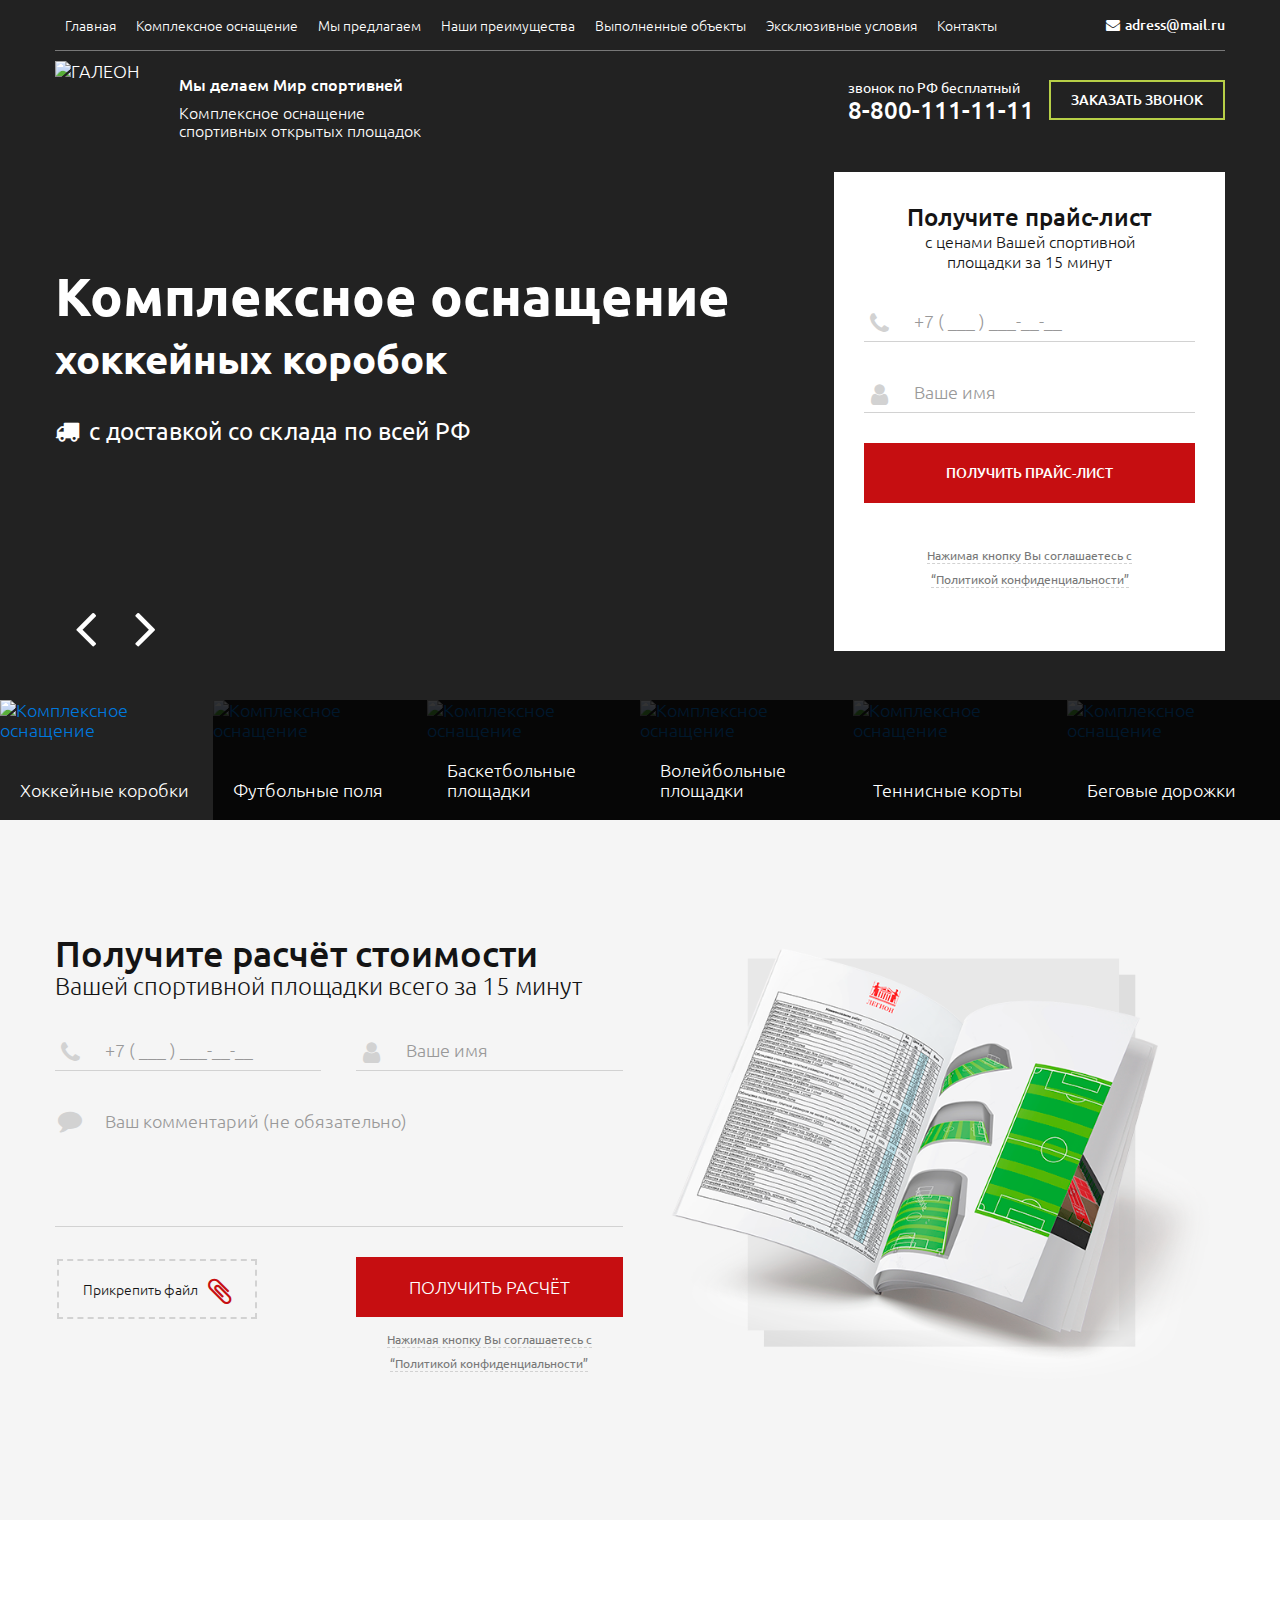
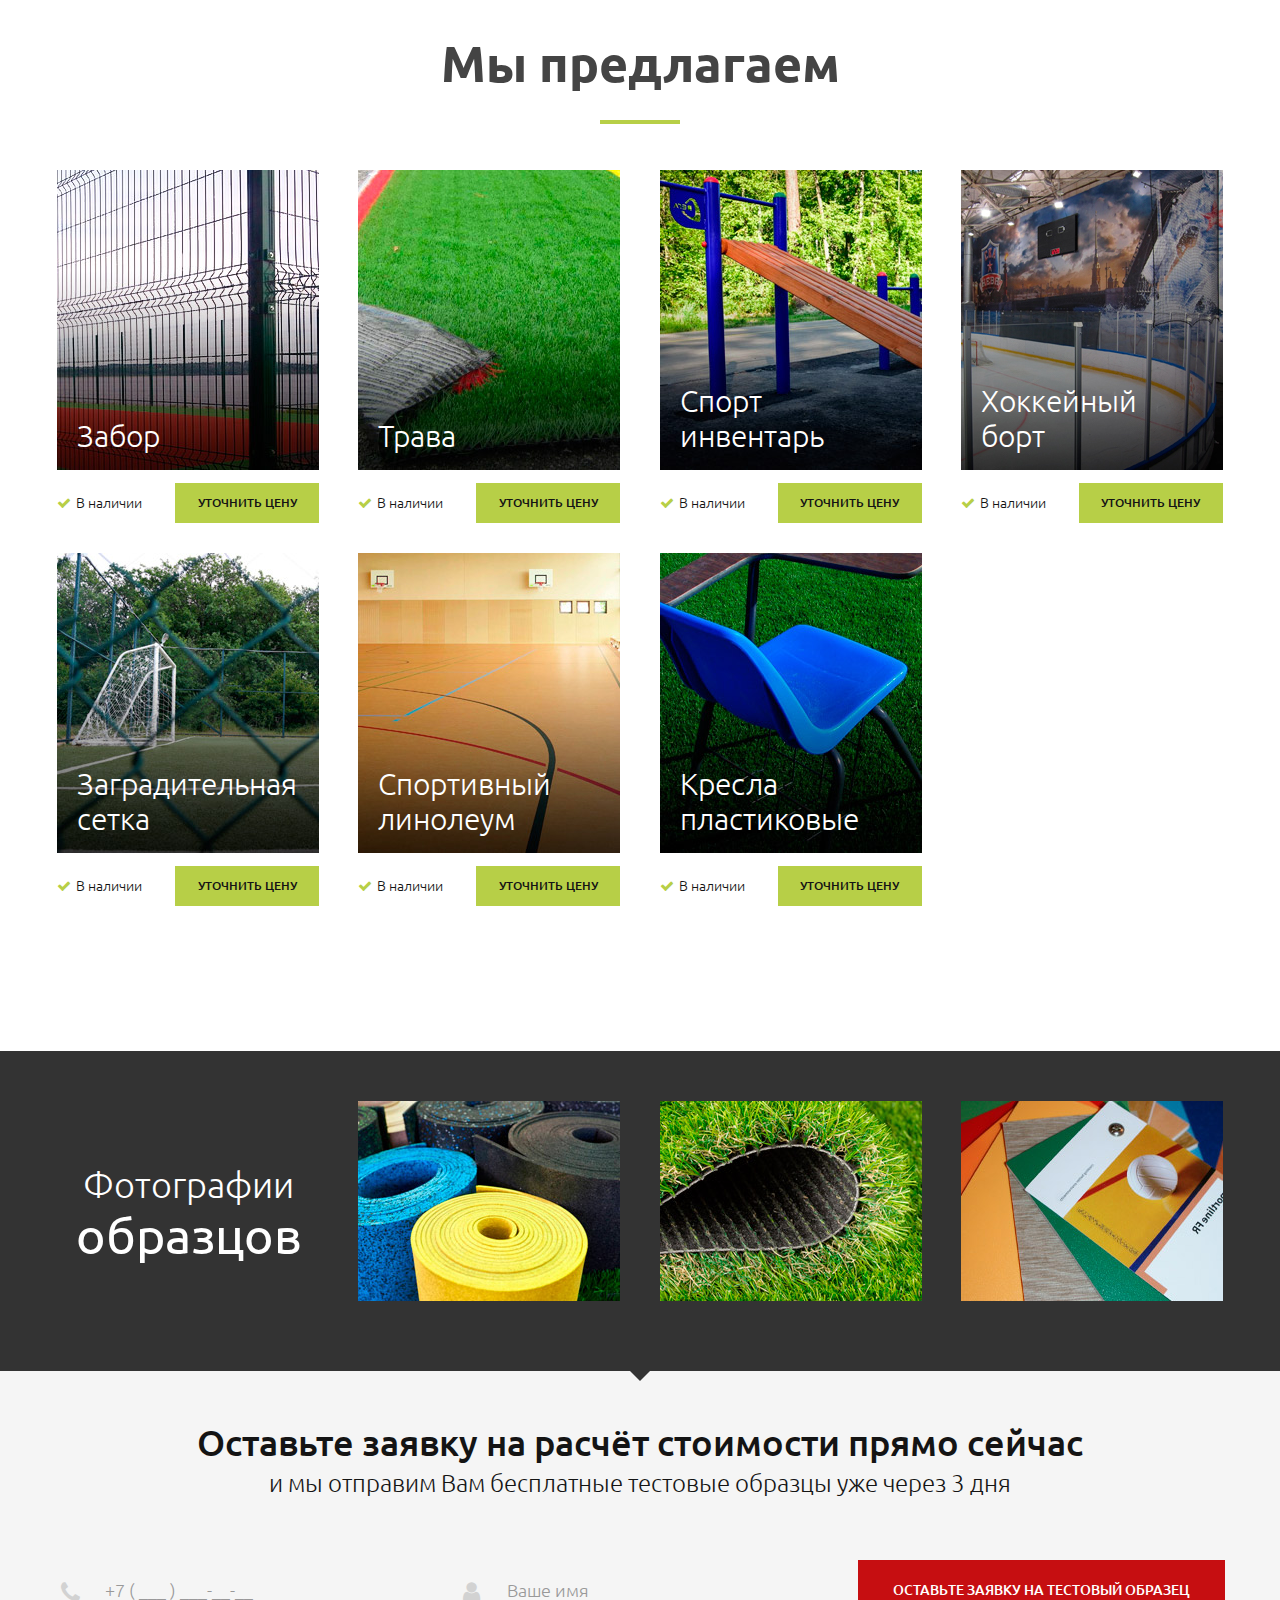
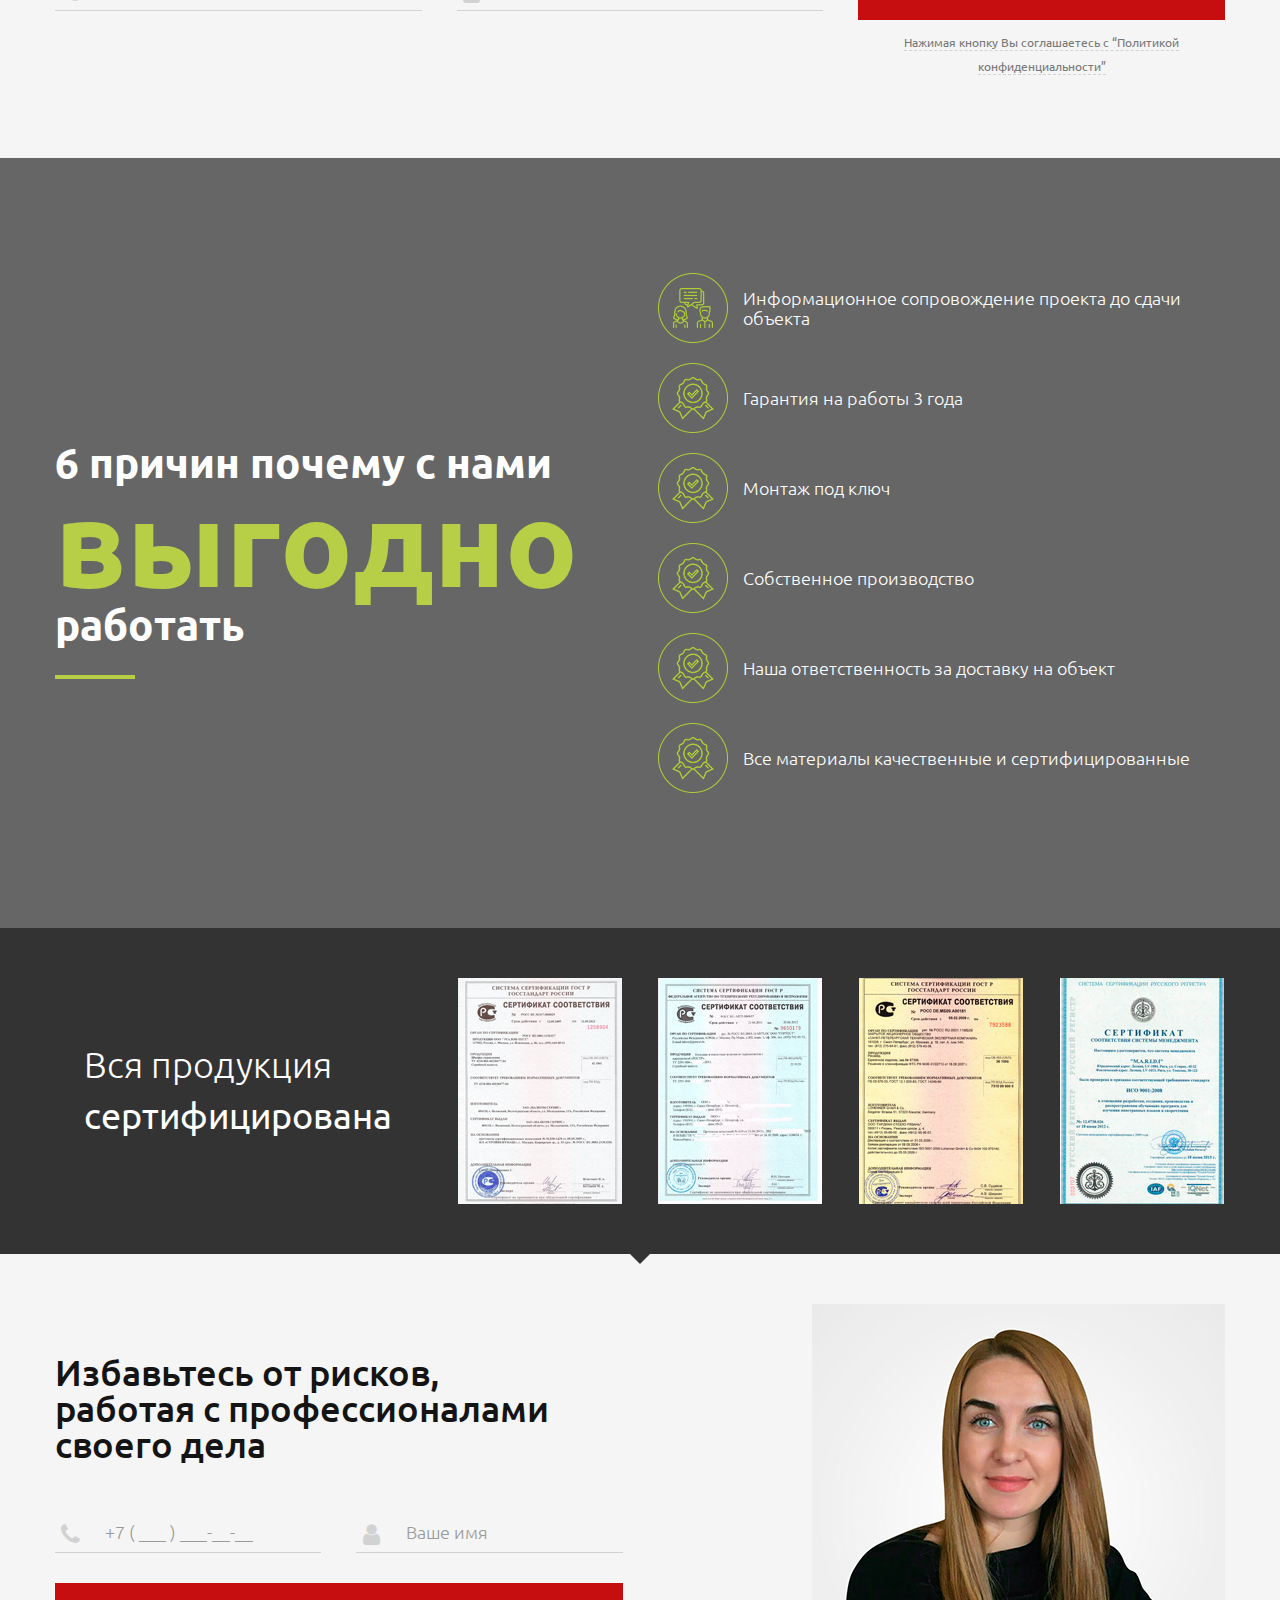
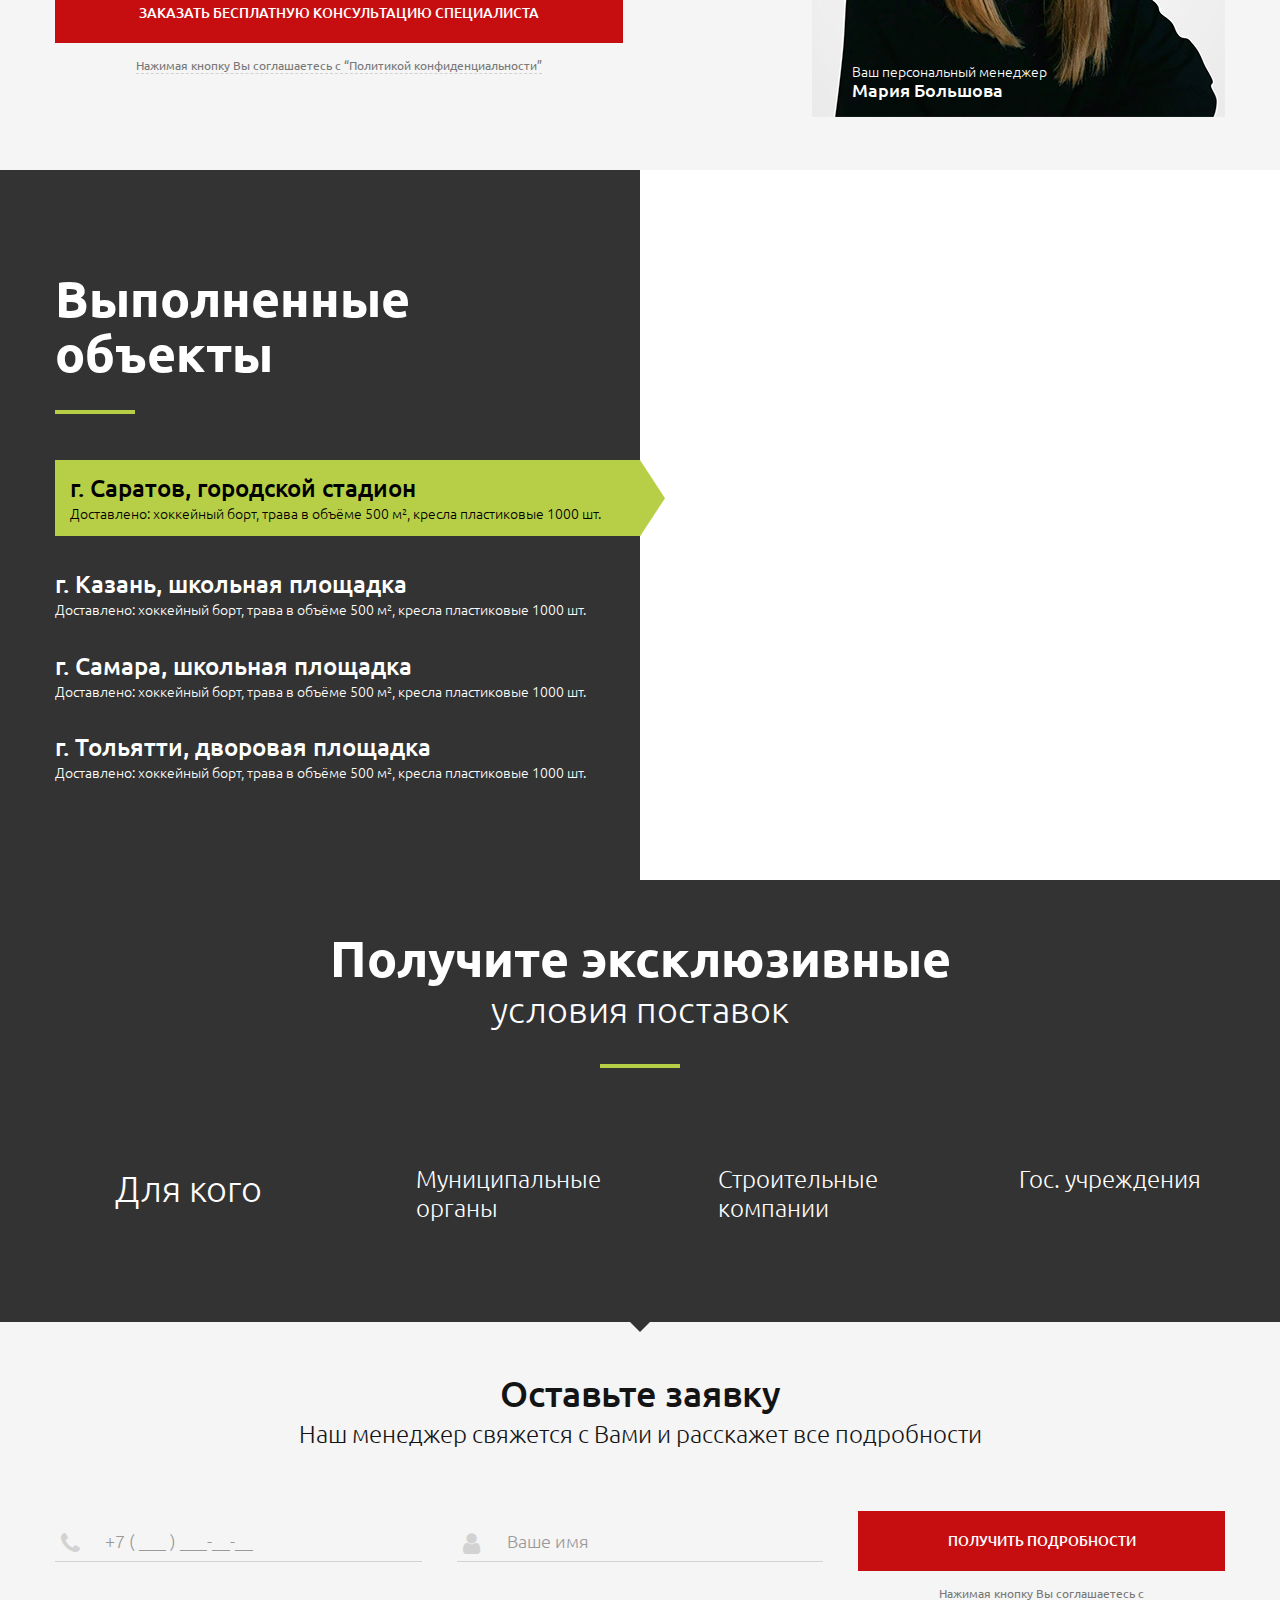
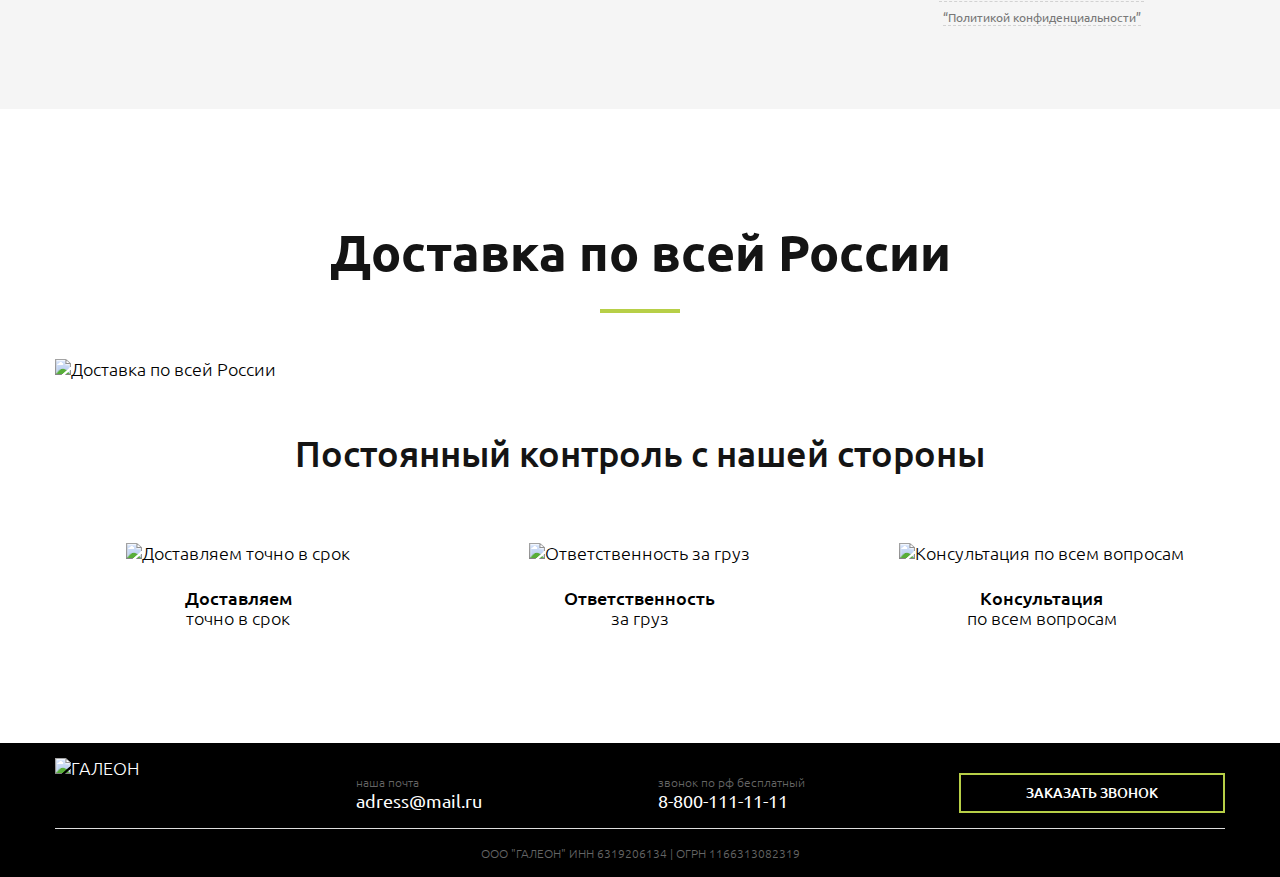
==== artel/index.html @ eae106e6 "artel add" ====
<!DOCTYPE html>
<html lang="ru">
  <head>
    <title>ГАЛЕОН</title>
    <meta charset="utf-8"/>
    <meta content="Chernyh Mihail" name="author"/>
    <meta content="ГАЛЕОН" name="description"/>
    <meta name="viewport" content="width=device-width, initial-scale=1.0"/>
    <meta name="HandheldFriendly" content="true"/>
    <meta name="format-detection" content="telephone=no"/>
    <meta content="IE=edge" http-equiv="X-UA-Compatible"/>
    <link rel="shortcut icon" href="img/favicon/favicon.ico" type="image/x-icon"/>
    <link rel="stylesheet" href="css/libs.min.css"/>
    <link rel="stylesheet" href="css/app.css"/>
  </head>
  <body>
    <header class="header" id="top">
      <div class="header__top" data-uk-sticky="{top:-800}">
        <div class="uk-container uk-container-center">
          <div class="header__top-box">
            <div class="menu">
              <nav class="uk-navbar">
                <ul class="uk-navbar-nav">
                  <li><a href="#top" data-uk-smooth-scroll="{offset: 60}">Главная</a></li>
                  <li><a href="#hero" data-uk-smooth-scroll="{offset: 60}">Комплексное оснащение</a></li>
                  <li><a href="#catalog" data-uk-smooth-scroll="{offset: 60}">Мы предлагаем</a></li>
                  <li><a href="#plus" data-uk-smooth-scroll="{offset: 60}">Наши преимущества</a></li>
                  <li><a href="#project" data-uk-smooth-scroll="{offset: 60}">Выполненные объекты</a></li>
                  <li><a href="#exclusive" data-uk-smooth-scroll="{offset: 60}">Эксклюзивные условия</a></li>
                  <li><a href="#contacts" data-uk-smooth-scroll="{offset: 60}">Контакты</a></li>
                </ul>
              </nav>
            </div><a class="uk-navbar-toggle uk-hidden-large" href="#offcanvas" data-uk-offcanvas=""></a>
            <div class="mail"><a href="mailto:adress@mail.ru"><i class="uk-icon uk-icon-envelope"></i>adress@mail.ru</a></div>
            <div class="callback"><a class="btn btn-border btn-green" href="#callback" data-uk-modal="{center:true}"><i class="uk-icon uk-icon-phone"></i><span>Заказать звонок</span></a></div>
          </div>
        </div>
      </div>
      <div class="header__bottom">
        <div class="uk-container uk-container-center">
          <div class="header__bottom-box">
            <div class="logo"><a class="logo__link" href="/"><img src="/img/logo.png" alt="ГАЛЕОН">
                <div class="logo__slogan"><strong>Мы делаем Мир спортивней</strong><span>Комплексное оснащение <br> спортивных открытых площадок</span></div></a></div>
            <div class="contacts">
              <div class="phone"><span class="phone__title">звонок по РФ бесплатный</span><a class="phone__link" href="tel:8-800-111-11-11">8-800-111-11-11</a></div>
              <div class="callback"><a class="btn btn-border btn-green" href="#callback" data-uk-modal="{center:true}"><i class="uk-icon uk-icon-phone"></i><span>Заказать звонок</span></a></div>
            </div>
          </div>
        </div>
      </div>
    </header>
    <section class="hero" id="hero">
      <div data-uk-slideshow="{animation: 'scroll'}">
        <ul class="uk-slideshow uk-overlay-active">
          <li><img src="/img/slideshow/1.jpg" alt="Комплексное оснащение">
            <div class="uk-overlay-panel uk-overlay-fade">
              <div class="hero__content">
                <h3 class="hero__title">Комплексное оснащение<small>хоккейных коробок</small></h3>
                <div class="hero__delivery"><i class="uk-icon uk-icon-truck"></i>с доставкой со склада по всей РФ</div>
              </div>
            </div>
          </li>
          <li><img src="/img/slideshow/2.jpg" alt="Комплексное оснащение">
            <div class="uk-overlay-panel uk-overlay-fade">
              <div class="hero__content">
                <h3 class="hero__title">Комплексное оснащение<small>футбольных полей</small></h3>
                <div class="hero__delivery"><i class="uk-icon uk-icon-truck"></i>с доставкой со склада по всей РФ</div>
              </div>
            </div>
          </li>
          <li><img src="/img/slideshow/3.jpg" alt="Комплексное оснащение">
            <div class="uk-overlay-panel uk-overlay-fade">
              <div class="hero__content">
                <h3 class="hero__title">Комплексное оснащение<small>баскетбольных площадок</small></h3>
                <div class="hero__delivery"><i class="uk-icon uk-icon-truck"></i>с доставкой со склада по всей РФ</div>
              </div>
            </div>
          </li>
          <li><img src="/img/slideshow/4.jpg" alt="Комплексное оснащение">
            <div class="uk-overlay-panel uk-overlay-fade">
              <div class="hero__content">
                <h3 class="hero__title">Комплексное оснащение<small>волейбольных площадок</small></h3>
                <div class="hero__delivery"><i class="uk-icon uk-icon-truck"></i>с доставкой со склада по всей РФ</div>
              </div>
            </div>
          </li>
          <li><img src="/img/slideshow/5.jpg" alt="Комплексное оснащение">
            <div class="uk-overlay-panel uk-overlay-fade">
              <div class="hero__content">
                <h3 class="hero__title">Комплексное оснащение<small>теннисных площадок</small></h3>
                <div class="hero__delivery"><i class="uk-icon uk-icon-truck"></i>с доставкой со склада по всей РФ</div>
              </div>
            </div>
          </li>
          <li><img src="/img/slideshow/6.jpg" alt="Комплексное оснащение">
            <div class="uk-overlay-panel uk-overlay-fade">
              <div class="hero__content">
                <h3 class="hero__title">Комплексное оснащение<small>беговых дорожек</small></h3>
                <div class="hero__delivery"><i class="uk-icon uk-icon-truck"></i>с доставкой со склада по всей РФ</div>
              </div>
            </div>
          </li>
        </ul>
        <div class="hero__nav-arrows">
          <div class="uk-container uk-container-center"><a class="uk-slidenav uk-slidenav-contrast uk-slidenav-previous" href="" data-uk-slideshow-item="previous"></a><a class="uk-slidenav uk-slidenav-contrast uk-slidenav-next" href="" data-uk-slideshow-item="next"></a></div>
        </div>
        <ul class="hero__nav-slide">
          <li data-uk-slideshow-item="0"><a href="">
              <div class="hero__nav-content"><img src="/img/slideshow/1-small.jpg" alt="Комплексное оснащение">
                <div class="hero__nav-title">Хоккейные коробки</div>
              </div></a></li>
          <li data-uk-slideshow-item="1"><a href="">
              <div class="hero__nav-content"><img src="/img/slideshow/2-small.jpg" alt="Комплексное оснащение">
                <div class="hero__nav-title">Футбольные поля</div>
              </div></a></li>
          <li data-uk-slideshow-item="2"><a href="">
              <div class="hero__nav-content"><img src="/img/slideshow/3-small.jpg" alt="Комплексное оснащение">
                <div class="hero__nav-title">Баскетбольные <br> площадки</div>
              </div></a></li>
          <li data-uk-slideshow-item="3"><a href="">
              <div class="hero__nav-content"><img src="/img/slideshow/4-small.jpg" alt="Комплексное оснащение">
                <div class="hero__nav-title">Волейбольные <br> площадки</div>
              </div></a></li>
          <li data-uk-slideshow-item="4"><a href="">
              <div class="hero__nav-content"><img src="/img/slideshow/5-small.jpg" alt="Комплексное оснащение">
                <div class="hero__nav-title">Теннисные корты</div>
              </div></a></li>
          <li data-uk-slideshow-item="5"><a href="">
              <div class="hero__nav-content"><img src="/img/slideshow/6-small.jpg" alt="Комплексное оснащение">
                <div class="hero__nav-title">Беговые дорожки</div>
              </div></a></li>
        </ul>
      </div>
      <div class="hero__form">
        <div class="uk-container uk-container-center">
          <form class="uk-form form form--vertical" id="get-price" onsubmit="yaCounter45614841.reachGoal('ORDER'); return true;">
            <div class="form__title">Получите прайс-лист</div>
            <div class="form__subtitle">с ценами Вашей спортивной <br> площадки за 15 минут</div>
            <input id="formname" type="hidden" name="formname" value="Получите прайс-лист">
            <div class="uk-form-row">
              <div class="uk-form-icon"><i class="uk-icon uk-icon-phone"></i>
                <input class="uk-width-1-1" type="text" name="phone" placeholder="+7 ( ___ ) ___-__-__" required>
              </div>
            </div>
            <div class="uk-form-row">
              <div class="uk-form-icon"><i class="uk-icon uk-icon-user"></i>
                <input class="uk-width-1-1" type="text" name="name" placeholder="Ваше имя" required>
              </div>
            </div>
            <div class="uk-form-row">
              <button class="btn" type="submit">Получить прайс-лист</button>
            </div>
            <div class="uk-form-row">
              <div class="privacy-policy"><a href="#privacy-policy" data-uk-modal="{center:true}">Нажимая кнопку Вы соглашаетесь с <br> “Политикой конфиденциальности”</a></div>
            </div>
          </form>
        </div>
      </div>
    </section>
    <!-- <section class="tour">
      <div class="uk-block-large">
        <div class="uk-container uk-container-center">
          <div class="section-title">
            <div class="h3"><span>Смотрите, как может выглядеть ваша</span>спортивная площадка</div>
          </div>
          <div class="section-content"><img src="/img/tur.jpg" alt="Смотрите, как может выглядеть ваша спортивная площадка"></div>
        </div>
      </div>
    </section> -->
    <section class="get-coast">
      <div class="uk-block-large bg-grey">
        <div class="uk-container uk-container-center">
          <div class="uk-grid">
            <div class="uk-width-large-1-2">
              <form class="uk-form form form--block" action="#" method="post" id="getcoast" enctype="multipart/form-data" onsubmit="yaCounter45614841.reachGoal('ORDER'); return true;">
                <fieldset>
                  <div class="form__title">Получите расчёт стоимости</div>
                  <div class="form__subtitle">Вашей спортивной площадки всего за 15 минут</div>
                  <div class="uk-form-row">
                    <div class="uk-grid uk-grid-width-medium-1-2 uk-grid-width-small-1-2">
                      <div class="uk-panel">
                        <div class="uk-form-icon"><i class="uk-icon uk-icon-phone"></i>
                          <input name="tel" value="" size="40" class="required uk-width-1-1" type="text" placeholder="+7 ( ___ ) ___-__-__" />
                        </div>
                      </div>
                      <div class="uk-panel">
                        <div class="uk-form-icon"><i class="uk-icon uk-icon-user"></i>
                          <input name="name" value="" size="40" type="text" class="required uk-width-1-1" placeholder="Ваше имя" />
                        </div>
                      </div>
                    </div>
                  </div>
                  <div class="uk-form-row">
                    <div class="uk-form-icon uk-form-icon--textarea"><i class="uk-icon uk-icon-comment"></i>
                      <textarea name="message" cols="40" rows="10" placeholder="Ваш комментарий (не обязательно)"></textarea>
                    </div>
                  </div>
                  <div class="uk-form-row">
                    <div class="uk-grid uk-grid-width-medium-1-2 uk-grid-width-small-1-2">
                      <div class="uk-panel">
                        <div class="uk-form-row">
                          <div class="fileform">
                            <div class="selectbutton">Прикрепить файл<i class="uk-icon uk-icon-paperclip"></i></div>
                            <input id="upload" name="file[]" value="1" size="40" type="file" multiple onchange="fileDownload(this.value);" />
                            <div id="fileformlabel"></div>
                          </div>
                        </div>
                      </div>
                      <div class="uk-panel">
                        <div class="uk-form-row">
                          <input class="btn uk-button" value="Получить расчёт" name="sendMail" type="submit" />
                          <div class="privacy-policy"><a href="#privacy-policy" data-uk-modal="{center:true}">Нажимая кнопку Вы соглашаетесь с <br> “Политикой конфиденциальности”</a></div>
                        </div>
                      </div>
                    </div>
                  </div>
                </fieldset>
              </form>
            </div>
            <div class="uk-width-large-1-2 uk-visible-large"><img src="img/form-get-coast.png" alt="Получите расчёт стоимости"></div>
          </div>
        </div>
      </div>
    </section>
    <section class="catalog" id="catalog">
      <div class="uk-block-large">
        <div class="uk-container uk-container-center">
          <div class="section-title">
            <h3>Мы предлагаем</h3>
          </div>
          <div class="section-content">
            <div class="catalog-list">
              <div class="uk-grid uk-grid-width-large-1-4 uk-grid-width-medium-1-3 uk-grid-width-small-1-2">
                    <div class="uk-panel">
                      <div class="catalog-item">
                        <div class="catalog-item__media"><img class="catalog-item__img" src="img/catalog/1.jpg" alt="Забор"><span class="catalog-item__title">Забор</span></div>
                        <div class="catalog-item__footer"><span class="catalog-item__stock"><i class="uk-icon uk-icon-check"></i>В наличии</span><a class="catalog-item__link btn btn-green" href="#find-price" data-uk-modal="{center: true}">Уточнить цену</a></div>
                      </div>
                    </div>
                    <div class="uk-panel">
                      <div class="catalog-item">
                        <div class="catalog-item__media"><img class="catalog-item__img" src="img/catalog/2.jpg" alt="Трава"><span class="catalog-item__title">Трава</span></div>
                        <div class="catalog-item__footer"><span class="catalog-item__stock"><i class="uk-icon uk-icon-check"></i>В наличии</span><a class="catalog-item__link btn btn-green" href="#find-price" data-uk-modal="{center: true}">Уточнить цену</a></div>
                      </div>
                    </div>
                    <div class="uk-panel">
                      <div class="catalog-item">
                        <div class="catalog-item__media"><img class="catalog-item__img" src="img/catalog/3.jpg" alt="Спорт инвентарь"><span class="catalog-item__title">Спорт инвентарь</span></div>
                        <div class="catalog-item__footer"><span class="catalog-item__stock"><i class="uk-icon uk-icon-check"></i>В наличии</span><a class="catalog-item__link btn btn-green" href="#find-price" data-uk-modal="{center: true}">Уточнить цену</a></div>
                      </div>
                    </div>
                    <div class="uk-panel">
                      <div class="catalog-item">
                        <div class="catalog-item__media"><img class="catalog-item__img" src="img/catalog/4.jpg" alt="Хоккейный борт"><span class="catalog-item__title">Хоккейный борт</span></div>
                        <div class="catalog-item__footer"><span class="catalog-item__stock"><i class="uk-icon uk-icon-check"></i>В наличии</span><a class="catalog-item__link btn btn-green" href="#find-price" data-uk-modal="{center: true}">Уточнить цену</a></div>
                      </div>
                    </div>
                    <div class="uk-panel">
                      <div class="catalog-item">
                        <div class="catalog-item__media"><img class="catalog-item__img" src="img/catalog/5.jpg" alt="Заградительная сетка"><span class="catalog-item__title">Заградительная сетка</span></div>
                        <div class="catalog-item__footer"><span class="catalog-item__stock"><i class="uk-icon uk-icon-check"></i>В наличии</span><a class="catalog-item__link btn btn-green" href="#find-price" data-uk-modal="{center: true}">Уточнить цену</a></div>
                      </div>
                    </div>
                    <div class="uk-panel">
                      <div class="catalog-item">
                        <div class="catalog-item__media"><img class="catalog-item__img" src="img/catalog/6.jpg" alt="Спортивный линолеум"><span class="catalog-item__title">Спортивный линолеум</span></div>
                        <div class="catalog-item__footer"><span class="catalog-item__stock"><i class="uk-icon uk-icon-check"></i>В наличии</span><a class="catalog-item__link btn btn-green" href="#find-price" data-uk-modal="{center: true}">Уточнить цену</a></div>
                      </div>
                    </div>
                    <div class="uk-panel">
                      <div class="catalog-item">
                        <div class="catalog-item__media"><img class="catalog-item__img" src="img/catalog/7.jpg" alt="Кресла пластиковые"><span class="catalog-item__title">Кресла пластиковые</span></div>
                        <div class="catalog-item__footer"><span class="catalog-item__stock"><i class="uk-icon uk-icon-check"></i>В наличии</span><a class="catalog-item__link btn btn-green" href="#find-price" data-uk-modal="{center: true}">Уточнить цену</a></div>
                      </div>
                    </div>
              </div>
            </div>
          </div>
        </div>
      </div>
    </section>
    <section class="photo">
      <div class="uk-block bg-dark-grey">
        <div class="uk-container uk-container-center">
          <div class="uk-grid uk-grid-width-large-1-4 uk-grid-width-medium-1-2 uk-grid-width-small-1-2">
            <div class="uk-panel">
              <div class="section-title section-title--waite">
                <h3><span>Фотографии</span>образцов</h3>
              </div>
            </div>
            <div class="uk-panel"><img class="photo__img" src="img/photo/1.jpg" alt="Фотографии образцов"></div>
            <div class="uk-panel"><img class="photo__img" src="img/photo/2.jpg" alt="Фотографии образцов"></div>
            <div class="uk-panel"><img class="photo__img" src="img/photo/3.jpg" alt="Фотографии образцов"></div>
          </div>
        </div>
      </div>
    </section>
    <section class="calc-price">
      <div class="uk-block bg-grey">
        <div class="uk-container uk-container-center">
          <form class="uk-form form form--horisontal" id="calc-price" onsubmit="yaCounter45614841.reachGoal('ORDER'); return true;">
            <div class="form__title">Оставьте заявку на расчёт стоимости прямо сейчас</div>
            <div class="form__subtitle">и мы отправим Вам бесплатные тестовые образцы уже через 3 дня</div>
            <input id="formname" type="hidden" name="formname" value="Получите расчёт стоимости">
            <div class="uk-form-row">
              <div class="uk-grid uk-grid-width-medium-1-3">
                <div class="uk-panel">
                  <div class="uk-form-icon"><i class="uk-icon uk-icon-phone"></i>
                    <input class="uk-width-1-1" type="text" name="phone" placeholder="+7 ( ___ ) ___-__-__" required>
                  </div>
                </div>
                <div class="uk-panel">
                  <div class="uk-form-icon"><i class="uk-icon uk-icon-user"></i>
                    <input class="uk-width-1-1" type="text" name="name" placeholder="Ваше имя" required>
                  </div>
                </div>
                <div class="uk-panel">
                  <div class="uk-form-row">
                    <button class="btn" type="submit">Оставьте заявку<span class="uk-hidden-small">  на тестовый образец</span></button>
                    <div class="privacy-policy"><a href="#privacy-policy" data-uk-modal="{center:true}">Нажимая кнопку Вы соглашаетесь с “Политикой конфиденциальности”</a></div>
                  </div>
                </div>
              </div>
            </div>
          </form>
        </div>
      </div>
    </section>
    <section class="plus" id="plus">
      <div class="parallax" data-uk-parallax="{bg: '-300'}">
        <div class="uk-block-large">
          <div class="uk-container uk-container-center">
            <div class="plus__box">
              <div class="uk-grid uk-grid-width-large-1-2">
                <div class="uk-panel">
                  <div class="plus__title">
                    <h3> 6 причин почему с нами<span>выгодно</span>работать</h3>
                  </div>
                </div>
                <div class="uk-panel">
                  <div class="plus__items">
                    <div class="plus__item"><img class="plus__item-img" src="img/icons/1.png" alt="Информационное сопровождение проекта до сдачи объекта"><span class="plus__item-title">Информационное сопровождение проекта до сдачи объекта</span></div>
                    <div class="plus__item"><img class="plus__item-img" src="img/icons/2.png" alt="Гарантия на работы 3 года"><span class="plus__item-title">Гарантия на работы 3 года</span></div>
                    <div class="plus__item"><img class="plus__item-img" src="img/icons/2.png" alt="Монтаж под ключ"><span class="plus__item-title">Монтаж под ключ</span></div>
                    <div class="plus__item"><img class="plus__item-img" src="img/icons/2.png" alt="Собственное производство"><span class="plus__item-title">Собственное производство</span></div>
                    <div class="plus__item"><img class="plus__item-img" src="img/icons/2.png" alt="Наша ответственность за доставку на объект"><span class="plus__item-title">Наша ответственность за доставку на объект</span></div>
                    <div class="plus__item"><img class="plus__item-img" src="img/icons/2.png" alt="Все материалы качественные и сертифицированные"><span class="plus__item-title">Все материалы качественные и сертифицированные</span></div>
                  </div>
                </div>
              </div>
            </div>
          </div>
        </div>
      </div>
    </section>
    <section class="sertificats">
      <div class="uk-block bg-dark-grey">
        <div class="uk-container uk-container-center">
          <div class="uk-grid">
            <div class="uk-width-medium-1-3">
              <div class="section-title section-title--waite">
                <h3><span>Вся продукция</span>сертифицирована</h3>
              </div>
            </div>
            <div class="uk-width-medium-2-3">
              <div class="uk-panel">
                <div class="sertificats__slider" data-uk-slideset="{small: 4, medium: 4, large: 4, default: 2}">
                  <ul class="uk-grid uk-slideset">
                        <li><img src="img/sertificats/1.jpg" alt="Наши сертификаты"></li>
                        <li><img src="img/sertificats/2.jpg" alt="Наши сертификаты"></li>
                        <li><img src="img/sertificats/3.jpg" alt="Наши сертификаты"></li>
                        <li><img src="img/sertificats/4.jpg" alt="Наши сертификаты"></li>
                  </ul>
                </div>
              </div>
            </div>
          </div>
        </div>
      </div>
    </section>
    <section class="manager">
      <div class="uk-block bg-grey">
        <div class="uk-container uk-container-center">
          <div class="uk-grid">
            <div class="uk-width-medium-1-2">
              <form class="uk-form form form--block uk-margin-large-top" id="manager" onsubmit="yaCounter45614841.reachGoal('ORDER'); return true;">
                <div class="form__title">Избавьтесь от рисков, <br> работая с профессионалами <br> своего дела</div>
                <input id="formname" type="hidden" name="formname" value="Избавьтесь от рисков, работая с профессионалами своего дела">
                <div class="uk-form-row uk-margin-large-top">
                  <div class="uk-grid uk-grid-width-small-1-2">
                    <div class="uk-panel">
                      <div class="uk-form-icon"><i class="uk-icon uk-icon-phone"></i>
                        <input class="uk-width-1-1" type="text" name="phone" placeholder="+7 ( ___ ) ___-__-__" required>
                      </div>
                    </div>
                    <div class="uk-panel">
                      <div class="uk-form-icon"><i class="uk-icon uk-icon-user"></i>
                        <input class="uk-width-1-1" type="text" name="name" placeholder="Ваше имя" required>
                      </div>
                    </div>
                  </div>
                </div>
                <div class="uk-form-row">
                  <button class="btn" type="submit">Заказать<span>  бесплатную</span>   консультацию<span>  специалиста</span></button>
                  <div class="privacy-policy"><a href="#privacy-policy" data-uk-modal="{center:true}">Нажимая кнопку Вы соглашаетесь с  “Политикой конфиденциальности”</a></div>
                </div>
              </form>
            </div>
            <div class="uk-width-medium-1-2 uk-hidden-small">
              <div class="manager uk-clearfix">
                <div class="manager__box">
                  <div class="manager__title"><small>Ваш персональный менеджер</small>Мария Большова</div><img class="manager__img" src="img/manager.jpg" alt="Получите расчёт стоимости">
                </div>
              </div>
            </div>
          </div>
        </div>
      </div>
    </section>
    <section class="project" id="project">
      <div data-uk-slideshow="{animation: 'scroll'}">
        <div class="project__slide">
          <ul class="uk-slideshow uk-overlay-active">
            <li><img src="/img/project/1.jpg" alt="Выполненные проекты"></li>
            <li><img src="/img/project/2.jpg" alt="Выполненные проекты"></li>
            <li><img src="/img/project/3.jpg" alt="Выполненные проекты"></li>
            <li><img src="/img/project/4.jpg" alt="Выполненные проекты"></li>
          </ul>
        </div>
        <div class="project__content">
          <div class="uk-container uk-container-center">
            <div class="section-title section-title--waite section-title--decor">
              <h3>Выполненные <br> объекты</h3>
            </div>
            <ul class="project__nav-slide">
              <li data-uk-slideshow-item="0"><a href="">
                  <div class="project__nav-content">
                    <div class="project__nav-title">г. Саратов, городской стадион</div>
                    <div class="project__nav-text"><strong>Доставлено:</strong>  хоккейный борт, трава в объёме 500 м², кресла пластиковые 1000 шт.</div>
                  </div></a></li>
              <li data-uk-slideshow-item="1"><a href="">
                  <div class="project__nav-content">
                    <div class="project__nav-title">г. Казань, школьная площадка</div>
                    <div class="project__nav-text"><strong>Доставлено:</strong>  хоккейный борт, трава в объёме 500 м², кресла пластиковые 1000 шт.</div>
                  </div></a></li>
              <li data-uk-slideshow-item="2"><a href="">
                  <div class="project__nav-content">
                    <div class="project__nav-title">г. Самара, школьная площадка</div>
                    <div class="project__nav-text"><strong>Доставлено:</strong>  хоккейный борт, трава в объёме 500 м², кресла пластиковые 1000 шт.</div>
                  </div></a></li>
              <li data-uk-slideshow-item="3"><a href="">
                  <div class="project__nav-content">
                    <div class="project__nav-title">г. Тольятти, дворовая площадка</div>
                    <div class="project__nav-text"><strong>Доставлено:</strong>  хоккейный борт, трава в объёме 500 м², кресла пластиковые 1000 шт.</div>
                  </div></a></li>
            </ul>
          </div>
        </div>
      </div>
    </section>
    <section class="exclusive" id="exclusive">
      <div class="uk-block bg-dark-grey">
        <div class="uk-container uk-container-center">
          <div class="section-title section-title--waite section-title--decor">
            <h3>Получите эксклюзивные<span>условия поставок</span></h3>
          </div>
          <div class="section-content uk-block">
            <div class="uk-grid uk-grid-width-large-1-4 uk-grid-width-medium-1-2 uk-grid-width-small-1-2">
              <div class="uk-panel">
                <div class="section-title section-title--waite">
                  <h3><span>Для кого</span></h3>
                </div>
              </div>
              <div class="uk-panel">
                <div class="exclusive-item">Муниципальные <br> органы</div>
              </div>
              <div class="uk-panel">
                <div class="exclusive-item">Строительные <br> компании</div>
              </div>
              <div class="uk-panel">
                <div class="exclusive-item">Гос. учреждения</div>
              </div>
            </div>
          </div>
        </div>
      </div>
    </section>
    <section class="leave-an-application">
      <div class="uk-block bg-grey">
        <div class="uk-container uk-container-center">
          <form class="uk-form form form--horisontal" id="leave-an-application" onsubmit="yaCounter45614841.reachGoal('ORDER'); return true;">
            <div class="form__title">Оставьте заявку</div>
            <div class="form__subtitle">Наш менеджер свяжется с Вами и расскажет все подробности</div>
            <input id="formname" type="hidden" name="formname" value="Оставьте заявку">
            <div class="uk-form-row">
              <div class="uk-grid uk-grid-width-medium-1-3">
                <div class="uk-panel">
                  <div class="uk-form-icon"><i class="uk-icon uk-icon-phone"></i>
                    <input class="uk-width-1-1" type="text" name="phone" placeholder="+7 ( ___ ) ___-__-__" required>
                  </div>
                </div>
                <div class="uk-panel">
                  <div class="uk-form-icon"><i class="uk-icon uk-icon-user"></i>
                    <input class="uk-width-1-1" type="text" name="name" placeholder="Ваше имя" required>
                  </div>
                </div>
                <div class="uk-panel">
                  <div class="uk-form-row">
                    <button class="btn" type="submit">Получить подробности</button>
                    <div class="privacy-policy"><a href="#privacy-policy" data-uk-modal="{center:true}">Нажимая кнопку Вы соглашаетесь с <br> “Политикой конфиденциальности”</a></div>
                  </div>
                </div>
              </div>
            </div>
          </form>
        </div>
      </div>
    </section>
    <section class="delivery">
      <div class="uk-block-large">
        <div class="uk-container uk-container-center">
          <div class="section-title">
            <div class="h3">Доставка по всей России</div>
          </div>
          <div class="section-content"><img src="/img/map.jpg" alt="Доставка по всей России">
            <div class="delivery-list-item">
              <div class="uk-panel">
                <h3 class="uk-panel-title">Постоянный контроль с нашей стороны</h3>
                <div class="uk-grid uk-grid-width-medium-1-3">
                  <div class="uk-panel">
                    <div class="delivery-item"><img class="delivery-item__img" src="/img/delivery/1.png" alt="Доставляем точно в срок">
                      <p class="delivery-item__text"><strong>Доставляем</strong>точно в срок</p>
                    </div>
                  </div>
                  <div class="uk-panel">
                    <div class="delivery-item"><img class="delivery-item__img" src="/img/delivery/2.png" alt="Ответственность за груз">
                      <p class="delivery-item__text"><strong>Ответственность</strong>за груз</p>
                    </div>
                  </div>
                  <div class="uk-panel">
                    <div class="delivery-item"><img class="delivery-item__img" src="/img/delivery/3.png" alt="Консультация по всем вопросам">
                      <p class="delivery-item__text"><strong>Консультация</strong>по всем вопросам</p>
                    </div>
                  </div>
                </div>
              </div>
            </div>
          </div>
        </div>
      </div>
    </section>
    <footer class="footer" id="contacts">
      <div class="uk-container uk-container-center">
        <div class="uk-grid">
          <div class="uk-width-large-1-4 uk-width-medium-1-2 uk-width-small-1-2 uk-width-1-2">
            <div class="uk-panel">
              <div class="logo"><a class="logo__link" href="/"><img src="/img/logo.png" alt="ГАЛЕОН"></a></div>
            </div>
          </div>
          <div class="uk-width-large-1-4 uk-visible-large">
            <div class="uk-panel">
              <div class="footer-item">
                <div class="footer-item__title">наша почта</div><a class="footer-item__text" href="maito:adress@mail.ru">adress@mail.ru</a>
              </div>
            </div>
          </div>
          <div class="uk-width-large-1-4 uk-visible-large">
            <div class="uk-panel">
              <div class="footer-item">
                <div class="footer-item__title">звонок по РФ бесплатный</div><a class="footer-item__text" href="tel:88001111111">8-800-111-11-11</a>
              </div>
            </div>
          </div>
          <div class="uk-width-large-1-4 uk-width-medium-1-2 uk-width-small-1-2 uk-width-1-2">
            <div class="uk-panel">
              <div class="footer-item">
                <div class="callback"><a class="btn btn-border btn-green" href="#callback" data-uk-modal="{center:true}"><i class="uk-icon uk-icon-phone"></i><span>Заказать звонок</span></a></div>
              </div>
            </div>
          </div>
        </div>
        <hr>
        <div class="uk-panel">
          <p class="copy">ООО "ГАЛЕОН"   ИНН 6319206134  |  ОГРН 1166313082319</p>
        </div>
      </div>
    </footer>
    <div class="uk-offcanvas" id="offcanvas">
      <div class="uk-offcanvas-bar">
        <ul class="uk-nav uk-nav-offcanvas uk-nav-parent-icon">
          <li class="uk-active"><a href="#top" data-uk-smooth-scroll="{offset: 60}">Главная</a></li>
          <li><a href="#hero" data-uk-smooth-scroll="{offset: 60}">Комплексное оснащение</a></li>
          <li><a href="#catalog" data-uk-smooth-scroll="{offset: 60}">Мы предлагаем</a></li>
          <li><a href="#plus" data-uk-smooth-scroll="{offset: 60}">Наши преимущества</a></li>
          <li><a href="#project" data-uk-smooth-scroll="{offset: 60}">Выполненные объекты</a></li>
          <li><a href="#exclusive" data-uk-smooth-scroll="{offset: 60}">Эксклюзивные условия</a></li>
          <li><a href="#contacts" data-uk-smooth-scroll="{offset: 60}">Контакты</a></li>
        </ul>
        <div class="uk-panel">
          <div class="offcanvas-item">
            <div class="offcanvas-item__title">наша почта</div><a class="offcanvas-item__text" href="maito:adress@mail.ru">adress@mail.ru</a>
          </div>
        </div>
        <div class="uk-panel">
          <div class="offcanvas-item">
            <div class="offcanvas-item__title">звонок по РФ бесплатный</div><a class="offcanvas-item__text" href="tel:88001111111">8-800-111-11-11</a>
          </div>
        </div>
      </div>
    </div>
    <div class="uk-modal" id="callback">
      <div class="uk-modal-dialog modal-custome uk-animation-scale-up"><a class="uk-modal-close uk-close"></a>
        <div class="js-step-1">
          <form class="uk-form form form--vertical" id="form-callback" onsubmit="yaCounter45614841.reachGoal('ORDER'); return true;">
            <div class="form__title">Заказать обратный звонок</div>
            <div class="form__subtitle">Оставьте заявку и наш менеджер <br> свяжется с вами в ближайшее время</div>
            <input id="formname" type="hidden" name="formname" value="Заказать обратный звонок">
            <div class="uk-form-row">
              <div class="uk-form-icon"><i class="uk-icon uk-icon-phone"></i>
                <input class="uk-width-1-1" type="text" name="phone" placeholder="+7 ( ___ ) ___-__-__" required>
              </div>
            </div>
            <div class="uk-form-row">
              <div class="uk-form-icon"><i class="uk-icon uk-icon-user"></i>
                <input class="uk-width-1-1" type="text" name="name" placeholder="Ваше имя" required>
              </div>
            </div>
            <div class="uk-form-row">
              <button class="btn" type="submit">Получить прайс-лист</button>
            </div>
            <div class="uk-form-row">
              <div class="privacy-policy"><a href="#privacy-policy" data-uk-modal="{center:true}">Нажимая кнопку Вы соглашаетесь с <br> “Политикой конфиденциальности”</a></div>
            </div>
          </form>
        </div>
        <div class="js-step-2" style="display: none;">
          <div class="uk-icon uk-icon-check"></div>
          <h3>Заявка отправлена</h3>
          <p>Наш менеджер свяжется с вами <br class="uk-visible-large"> в ближайшее время</p>
        </div>
      </div>
    </div>
    <div class="uk-modal" id="find-price">
      <div class="uk-modal-dialog modal-custome uk-animation-scale-up"><a class="uk-modal-close uk-close"></a>
        <div class="js-step-1">
          <form class="uk-form form form--vertical" id="form-find-price" onsubmit="yaCounter45614841.reachGoal('ORDER'); return true;">
            <div class="form__title">Уточнить стоимость</div>
            <div class="form__subtitle">Оставьте заявку и наш менеджер <br> свяжется с вами в ближайшее время</div>
            <input id="formname" type="hidden" name="formname" value="Уточнить стоимость">
            <input id="find_price_title" type="hidden" name="find_price_title" value="">
            <div class="uk-form-row">
              <div class="uk-form-icon"><i class="uk-icon uk-icon-phone"></i>
                <input class="uk-width-1-1" type="text" name="phone" placeholder="+7 ( ___ ) ___-__-__" required>
              </div>
            </div>
            <div class="uk-form-row">
              <div class="uk-form-icon"><i class="uk-icon uk-icon-user"></i>
                <input class="uk-width-1-1" type="text" name="name" placeholder="Ваше имя" required>
              </div>
            </div>
            <div class="uk-form-row">
              <button class="btn" type="submit">Получить прайс-лист</button>
            </div>
            <div class="uk-form-row">
              <div class="privacy-policy"><a href="#privacy-policy" data-uk-modal="{center:true}">Нажимая кнопку Вы соглашаетесь с <br> “Политикой конфиденциальности”</a></div>
            </div>
          </form>
        </div>
        <div class="js-step-2" style="display: none;">
          <div class="uk-icon uk-icon-check"></div>
          <h3>Заявка отправлена</h3>
          <p>Наш менеджер свяжется с вами <br class="uk-visible-large"> в ближайшее время</p>
        </div>
      </div>
    </div>
    <div class="uk-modal" id="privacy-policy">
      <div class="uk-modal-dialog uk-modal-dialog-large modal-wrapper"><a class="uk-modal-close uk-close"></a>
        <div class="uk-overflow-container">
          <h3>1.Сбор информации</h3>
          <p>Мы собираем информацию, когда вы регистрируетесь на сайте, заходите на свой аккаунт, совершаете покупку, участвуете в акции и/или выходите из аккаунта. Информация включает ваше имя, адрес электронной почты, номер телефона и данные по кредитной карте.</p>
          <p>Кроме того, мы автоматически регистрируем ваш компьютер и браузер, включая IP, ПО и аппаратные данные, а также адрес запрашиваемой страницы.</p>
          <h3>2. Использование информации</h3>
          <p>Информация, которую мы получаем от вас, может быть использована, чтобы:</p>
          <ul>
            <li>Сделать услуги соответствующими вашим индивидуальным запросам</li>
            <li>Предложить персонализированную рекламу</li>
            <li>Улучшить наш сайт</li>
            <li>Улучшить систему поддержки пользователей</li>
            <li>Связаться с вами по электронной почте</li>
            <li>Устроить акцию, конкурс или организовать исследование</li>
          </ul>
          <h3>3. Защита личных данных при онлайн-продажах</h3>
          <p>Мы являемся единственным владельцем информации, собранной на данном сайте. Ваши личные данные не будут проданы или каким-либо образом переданы третьим лицам по каким-либо причинам, за исключением необходимых данных для выполнения запроса или транзакции, например, при отправке заказа.</p>
          <h3>4. Раскрытие информации третьим лицам</h3>
          <p>Мы не продаем, не обмениваем и не передаем личные данные сторонним компаниям. Это не относится к надежным компаниям, которые помогают нам в работе сайта и ведении бизнеса при условии, что они соглашаются сохранять конфиденциальность информации.</p>
          <p>Мы готовы делиться информацией, чтобы предотвратить преступления или помочь в их расследовании, если речь идет о подозрении на мошенничество, действиях, физически угрожающих безопасности людей, нарушениях правил использования или в случаях, когда это предусмотрено законом.</p>
          <p>Не конфиденциальная информация может быть предоставлена другим компаниям в целях маркетинга, рекламы и т.д.</p>
          <h3>5. Защита информации</h3>
          <p>Мы используем различные средства безопасности, чтобы гарантировать сохранность ваших личных данных. К вашим услугам самое современное шифрование. VpnMentor также защищает ваши данные в режиме оффлайн. Только те сотрудники, которые работают с конкретным заданием (например, техническая поддержка или проведение оплаты) получают доступ к личным данным. Сервера и компьютеры, на которых записана конфиденциальная информация, находятся в безопасном окружении.</p>
          <p>Использование файлов «cookie»</p>
          <p>Наши файлы «cookie» используются для улучшения доступа к сайту и определения повторных посещений. Кроме того, они позволяют отследить наиболее интересующие запросы. Файлы «cookie» не передают никакую конфиденциальную информацию.</p>
          <h3>6. Отказ от подписки</h3>
          <p>Мы используем электронную почту, чтобы предоставить вам информацию по вашему заказу, новостям компании, информации по продуктам и т.д. Если вы желаете отказаться от подписки, в каждом письме даны подробные инструкции, как вы можете это сделать.</p>
          <h3>7. Согласие</h3>
          <p>Пользуясь услугами нашего сайта, вы автоматически соглашаетесь с нашей политикой конфиденциальности.</p>
        </div>
      </div>
    </div>
    <div class="uk-modal" id="success">
      <div class="uk-modal-dialog modal-custome uk-animation-scale-up">
        <a class="uk-modal-close uk-close"></a>
        <div class="uk-modal-content">
          <i class="uk-icon uk-icon-check"></i>
          <h3>Успешно отправлено</h3>
          <p>Наш менеджер свяжется с вами <br class="uk-visible-large"> в ближайшее время</p>
        </div>
      </div>
    </div>
    <!-- Yandex.Metrika counter -->
    <script type="text/javascript" >
        (function (d, w, c) {
            (w[c] = w[c] || []).push(function() {
                try {
                    w.yaCounter45614841 = new Ya.Metrika({
                        id:45614841,
                        clickmap:true,
                        trackLinks:true,
                        accurateTrackBounce:true,
                        webvisor:true
                    });
                } catch(e) { }
            });

            var n = d.getElementsByTagName("script")[0],
                s = d.createElement("script"),
                f = function () { n.parentNode.insertBefore(s, n); };
            s.type = "text/javascript";
            s.async = true;
            s.src = "https://mc.yandex.ru/metrika/watch.js";

            if (w.opera == "[object Opera]") {
                d.addEventListener("DOMContentLoaded", f, false);
            } else { f(); }
        })(document, window, "yandex_metrika_callbacks");
    </script>
    <noscript><div><img src="https://mc.yandex.ru/watch/45614841" style="position:absolute; left:-9999px;" alt="" /></div></noscript>
    <!-- /Yandex.Metrika counter -->
    <script src="js/libs.min.js"></script>
    <script src="http://ajax.microsoft.com/ajax/jquery.validate/1.11.1/jquery.validate.min.js"></script>
    <script src="js/app.js"></script>
  </body>
</html>
---- artel/css/app.css ----
/***********************COLORS & FONTS***********************/
html, body, div, span, applet, object, iframe,
h1, h2, h3, h4, h5, h6, p, blockquote, pre,
a, abbr, acronym, address, big, cite, code,
del, dfn, em, img, ins, kbd, q, s, samp,
small, strike, strong, sub, sup, tt, var,
b, u, i, center,
dl, dt, dd, ol, ul, li,
fieldset, form, label, legend,
table, caption, tbody, tfoot, thead, tr, th, td,
article, aside, canvas, details, embed,
figure, figcaption, footer, header, hgroup,
menu, nav, output, ruby, section, summary,
time, mark, audio, video {
  margin: 0;
  padding: 0;
  border: 0;
  font-size: 100%;
  font: inherit;
  vertical-align: baseline; }

/* HTML5 display-role reset for older browsers */
article, aside, details, figcaption, figure,
footer, header, hgroup, menu, nav, section {
  display: block; }

body {
  line-height: 1; }

ol, ul {
  list-style: none; }

blockquote, q {
  quotes: none; }

blockquote:before, blockquote:after,
q:before, q:after {
  content: '';
  content: none; }

table {
  border-collapse: collapse;
  border-spacing: 0; }

a {
  text-decoration: none; }

@font-face {
  font-family: "Ubuntu";
  src: url("../fonts/Ubuntu-Bold/Ubuntu-Bold.woff2") format("woff2"), url("../fonts/Ubuntu-Bold/Ubuntu-Bold.woff") format("woff");
  font-weight: 700;
  font-style: normal; }

@font-face {
  font-family: "Ubuntu";
  src: url("../fonts/Ubuntu-Light/Ubuntu-Light.woff2") format("woff2"), url("../fonts/Ubuntu-Light/Ubuntu-Light.woff") format("woff");
  font-weight: 300;
  font-style: normal; }

@font-face {
  font-family: "Ubuntu";
  src: url("../fonts/Ubuntu-Medium/Ubuntu-Medium.woff2") format("woff2"), url("../fonts/Ubuntu-Medium/Ubuntu-Medium.woff") format("woff");
  font-weight: 500;
  font-style: normal; }

@font-face {
  font-family: "Ubuntu";
  src: url("../fonts/Ubuntu-Regular/Ubuntu-Regular.woff2") format("woff2"), url("../fonts/Ubuntu-Regular/Ubuntu-Regular.woff") format("woff");
  font-weight: 400;
  font-style: normal; }

.section-title {
  display: block;
  position: relative;
  margin-bottom: 80px;
  text-align: center;
  color: #141414;
  font-family: "Ubuntu", sans-serif;
  font-size: 50px;
  font-weight: 700;
  line-height: 55px; }
  @media only screen and (max-width: 959px) {
    .section-title {
      font-size: 40px;
      line-height: 1.2;
      margin-bottom: 60px; } }
  @media only screen and (max-width: 767px) {
    .section-title {
      font-size: 30px;
      margin-bottom: 40px; } }
  @media only screen and (max-width: 479px) {
    .section-title {
      font-size: 26px; } }
  .section-title span {
    display: block;
    font-size: 36px;
    font-weight: 300;
    line-height: 49px; }
    @media only screen and (max-width: 959px) {
      .section-title span {
        font-size: 30px;
        line-height: 1.2; } }
    @media only screen and (max-width: 767px) {
      .section-title span {
        font-size: 20px; } }
    @media only screen and (max-width: 479px) {
      .section-title span {
        font-size: 20px; } }
  .section-title:before {
    content: '';
    display: block;
    position: absolute;
    left: 50%;
    bottom: -34px;
    width: 80px;
    height: 4px;
    background-color: #b7cf47;
    margin-left: -40px; }
    @media only screen and (max-width: 959px) {
      .section-title:before {
        bottom: -20px; } }
  .section-title--waite:before {
    display: none; }
  .section-title--waite > * {
    color: #fff; }
  .section-title--decor {
    position: relative; }
    .section-title--decor:before {
      content: '';
      display: block;
      position: absolute;
      left: 50%;
      bottom: -34px;
      width: 80px;
      height: 4px;
      background-color: #b7cf47;
      margin-left: -40px; }

.uk-panel-title {
  text-align: center;
  color: #141414;
  font-family: "Ubuntu", sans-serif;
  display: block;
  font-size: 36px;
  font-weight: 500;
  line-height: 49px; }
  @media only screen and (max-width: 959px) {
    .uk-panel-title {
      font-size: 30px;
      line-height: 1.2; } }
  @media only screen and (max-width: 767px) {
    .uk-panel-title {
      font-size: 20px; } }
  @media only screen and (max-width: 479px) {
    .uk-panel-title {
      font-size: 20px; } }

body {
  color: black;
  font-family: "Ubuntu", sans-serif;
  font-size: 18px;
  line-height: 20px;
  font-weight: 300; }

.uk-container {
  max-width: 1240px;
  padding: 0 35px; }
  @media only screen and (max-width: 767px) {
    .uk-container {
      padding: 0 25px; } }
  @media only screen and (max-width: 479px) {
    .uk-container {
      padding: 0 15px; } }

.uk-block-large {
  padding-top: 115px;
  padding-bottom: 115px; }
  @media only screen and (max-width: 959px) {
    .uk-block-large {
      padding-top: 75px;
      padding-bottom: 75px; } }
  @media only screen and (max-width: 767px) {
    .uk-block-large {
      padding-top: 50px;
      padding-bottom: 50px; } }
  @media only screen and (max-width: 479px) {
    .uk-block-large {
      padding-top: 25px;
      padding-bottom: 25px; } }

.bg-grey {
  background-color: whitesmoke; }

.bg-dark-grey {
  background-color: #333;
  position: relative; }
  .bg-dark-grey:before {
    content: '';
    display: block;
    width: 0;
    height: 0;
    border-left: 10px solid transparent;
    border-right: 10px solid transparent;
    border-top: 10px solid #333;
    position: absolute;
    bottom: -10px;
    left: 50%;
    margin-left: -10px;
    z-index: 1; }

.btn {
  display: block;
  width: 100%;
  height: 60px;
  padding: 0 20px;
  background-color: #c60e11;
  color: white;
  text-align: center;
  font-family: "Ubuntu", sans-serif;
  font-size: 14px;
  font-weight: 500;
  line-height: 60px;
  text-transform: uppercase;
  border: none;
  cursor: pointer;
  -webkit-transition: 0.25s ease-in-out;
  transition: 0.25s ease-in-out;
  -webkit-box-sizing: border-box;
          box-sizing: border-box; }
  @media only screen and (max-width: 1080px) {
    .btn {
      padding: 0 10px;
      height: 40px;
      line-height: 40px; } }
  .btn:hover, .btn:focus {
    background-color: #e72427;
    text-decoration: none;
    color: #fff; }
  .btn:active {
    background-color: #c60e11;
    -webkit-box-shadow: inset 0 3px 0 rgba(0, 0, 0, 0.2);
            box-shadow: inset 0 3px 0 rgba(0, 0, 0, 0.2);
    text-decoration: none;
    color: #fff; }
  .btn-border {
    height: 40px;
    line-height: 36px;
    background-color: transparent; }
    .btn-border.btn-green {
      border: 2px solid #b7cf47;
      line-height: 36px;
      background-color: transparent; }
      .btn-border.btn-green:hover, .btn-border.btn-green:focus {
        background-color: #b7cf47;
        text-decoration: none;
        color: #141414; }
      .btn-border.btn-green:active {
        color: #141414;
        background-color: #b7cf47;
        -webkit-box-shadow: inset 0 3px 0 rgba(0, 0, 0, 0.2);
                box-shadow: inset 0 3px 0 rgba(0, 0, 0, 0.2); }
  .btn-green {
    height: 40px;
    line-height: 40px;
    background-color: #b7cf47; }
    .btn-green:hover, .btn-green:focus {
      background-color: #d6f15b;
      text-decoration: none;
      color: #141414; }
    .btn-green:active {
      color: #141414;
      background-color: #b7cf47;
      -webkit-box-shadow: inset 0 3px 0 rgba(0, 0, 0, 0.2);
              box-shadow: inset 0 3px 0 rgba(0, 0, 0, 0.2); }

.header {
  position: absolute;
  width: 100%;
  top: 0;
  left: 0;
  right: 0;
  z-index: 999; }
  .header__top .callback {
    display: none; }
  .header__top.uk-active {
    padding: 5px 0;
    background-color: #fff;
    -webkit-box-shadow: 0 3px 15px rgba(0, 0, 0, 0.2);
            box-shadow: 0 3px 15px rgba(0, 0, 0, 0.2); }
    .header__top.uk-active .header__top-box {
      border: none; }
    .header__top.uk-active .mail {
      display: none; }
    .header__top.uk-active .callback {
      display: block; }
      @media only screen and (max-width: 1026px) {
        .header__top.uk-active .callback {
          display: none; } }
      @media only screen and (max-width: 959px) {
        .header__top.uk-active .callback {
          display: block; } }
      .header__top.uk-active .callback a {
        color: #b7cf47;
        font-family: "Ubuntu", sans-serif;
        font-size: 12px;
        font-weight: 500;
        text-transform: uppercase; }
        .header__top.uk-active .callback a:hover {
          color: #151515; }
        .header__top.uk-active .callback a .uk-icon {
          display: none;
          line-height: 36px;
          font-size: 24px;
          color: #b7cf47; }
          @media only screen and (max-width: 580px) {
            .header__top.uk-active .callback a .uk-icon {
              display: block; } }
        @media only screen and (max-width: 580px) {
          .header__top.uk-active .callback a span {
            display: none; } }
    .header__top.uk-active .uk-navbar-nav li a {
      color: #151515;
      font-size: 12px;
      font-weight: 300; }
  .header__top-box {
    display: -webkit-box;
    display: -webkit-flex;
    display: -ms-flexbox;
    display: flex;
    -webkit-box-pack: justify;
    -webkit-justify-content: space-between;
        -ms-flex-pack: justify;
            justify-content: space-between;
    -webkit-box-align: center;
    -webkit-align-items: center;
        -ms-flex-align: center;
            align-items: center;
    border-bottom: 1px solid #787878; }
  .header__bottom-box {
    display: -webkit-box;
    display: -webkit-flex;
    display: -ms-flexbox;
    display: flex;
    -webkit-box-pack: justify;
    -webkit-justify-content: space-between;
        -ms-flex-pack: justify;
            justify-content: space-between;
    -webkit-box-align: center;
    -webkit-align-items: center;
        -ms-flex-align: center;
            align-items: center;
    padding: 10px 0; }

.mail {
  display: block; }
  @media only screen and (max-width: 1026px) {
    .mail {
      display: none; } }
  @media only screen and (max-width: 959px) {
    .mail {
      display: block; } }
  .mail a {
    text-align: right;
    color: white;
    font-family: "Ubuntu", sans-serif;
    font-size: 14px;
    font-weight: 500;
    line-height: 50px; }
    .mail a .uk-icon {
      margin-right: 5px; }

.logo {
  display: block;
  position: relative; }
  .logo__link {
    display: block;
    color: #fff; }
    .logo__link img {
      display: block;
      float: left; }
      @media only screen and (max-width: 767px) {
        .logo__link img {
          max-height: 60px; } }
  .logo__slogan {
    display: block;
    float: left;
    margin-top: 14px;
    margin-left: 40px; }
    @media only screen and (max-width: 860px) {
      .logo__slogan {
        margin-left: 20px; } }
    @media only screen and (max-width: 767px) {
      .logo__slogan {
        margin-top: 0; } }
    @media only screen and (max-width: 479px) {
      .logo__slogan {
        display: none; } }
    .logo__slogan strong {
      display: block;
      color: white;
      font-family: "Ubuntu", sans-serif;
      font-size: 16px;
      font-weight: 500;
      line-height: 18px;
      margin-bottom: 10px; }
      @media only screen and (max-width: 860px) {
        .logo__slogan strong {
          font-size: 14px;
          margin-bottom: 5px; } }
    .logo__slogan span {
      display: block;
      color: white;
      font-family: "Ubuntu", sans-serif;
      font-size: 16px;
      font-weight: 300;
      line-height: 18px; }
      @media only screen and (max-width: 860px) {
        .logo__slogan span {
          font-size: 14px;
          line-height: 1.2; } }

.contacts {
  display: -webkit-box;
  display: -webkit-flex;
  display: -ms-flexbox;
  display: flex;
  -webkit-box-orient: horizontal;
  -webkit-box-direction: normal;
  -webkit-flex-direction: row;
      -ms-flex-direction: row;
          flex-direction: row;
  -webkit-box-pack: justify;
  -webkit-justify-content: space-between;
      -ms-flex-pack: justify;
          justify-content: space-between;
  -webkit-box-align: center;
  -webkit-align-items: center;
      -ms-flex-align: center;
          align-items: center; }

.phone {
  display: block;
  margin-right: 15px; }
  @media only screen and (max-width: 767px) {
    .phone {
      display: none; } }
  .phone__title {
    display: block;
    color: white;
    font-family: "Ubuntu", sans-serif;
    font-size: 14px;
    font-weight: 400;
    line-height: 18px;
    margin-bottom: 5px; }
  .phone__link {
    color: white;
    font-family: "Ubuntu", sans-serif;
    font-size: 24px;
    font-weight: 500;
    line-height: 18px;
    -webkit-transition: 0.25s ease-in-out;
    transition: 0.25s ease-in-out; }
    @media only screen and (max-width: 860px) {
      .phone__link {
        font-size: 20px; } }
    .phone__link:hover, .phone__link:focus, .phone__link:active {
      text-decoration: none;
      color: #c60e11; }

.callback a .uk-icon {
  display: none;
  line-height: 36px;
  font-size: 24px;
  color: #b7cf47; }
  @media only screen and (max-width: 580px) {
    .callback a .uk-icon {
      display: block; } }

@media only screen and (max-width: 580px) {
  .callback a span {
    display: none; } }

.footer {
  background-color: black;
  padding: 15px 0; }
  .footer-item {
    display: block;
    margin-top: 15px; }
    .footer-item__title {
      color: #666;
      font-family: "Ubuntu", sans-serif;
      font-size: 12px;
      font-weight: 300;
      line-height: 18px;
      text-transform: lowercase; }
    .footer-item__text {
      color: white;
      font-family: "Ubuntu", sans-serif;
      font-size: 18px;
      font-weight: 400;
      line-height: 18px; }
    .footer-item a:hover, .footer-item a:focus, .footer-item a:active {
      color: #c60e11;
      text-decoration: none; }
  .footer .info {
    color: #666;
    font-family: "Ubuntu", sans-serif;
    font-size: 12px;
    font-weight: 300;
    line-height: 18px;
    text-transform: uppercase;
    text-align: left; }
    @media only screen and (max-width: 479px) {
      .footer .info {
        text-align: center; } }
  .footer .copy {
    color: #666;
    font-family: "Ubuntu", sans-serif;
    font-size: 12px;
    font-weight: 300;
    line-height: 18px;
    text-transform: uppercase;
    text-align: center; }
    @media only screen and (max-width: 479px) {
      .footer .copy {
        text-align: center; } }
  .footer .callback {
    text-align: right; }
    .footer .callback .btn {
      display: inline-block;
      max-width: 300px; }
      @media only screen and (max-width: 580px) {
        .footer .callback .btn {
          width: auto; } }

@media only screen and (max-width: 959px) {
  .menu {
    display: none; } }

.menu .uk-navbar {
  background: transparent;
  color: #fff; }

.menu .uk-navbar-nav li a {
  position: relative;
  padding: 0 10px;
  color: white;
  font-family: 'Ubuntu';
  font-size: 14px;
  font-weight: 300;
  height: 50px;
  line-height: 50px;
  -webkit-transition: 0.25s ease-in-out;
  transition: 0.25s ease-in-out; }
  @media only screen and (max-width: 1180px) {
    .menu .uk-navbar-nav li a {
      padding: 0 5px;
      font-size: 13px; } }
  @media only screen and (max-width: 1024px) {
    .menu .uk-navbar-nav li a {
      padding: 0 9px; } }
  .menu .uk-navbar-nav li a:before {
    content: '';
    display: block;
    position: absolute;
    width: 0;
    height: 2px;
    left: 50%;
    -webkit-transform: translateX(-50%);
        -ms-transform: translateX(-50%);
            transform: translateX(-50%);
    bottom: -2px;
    background-color: #b7cf47;
    color: #b7cf47;
    -webkit-transition: 0.3s ease-in-out;
    transition: 0.3s ease-in-out; }
  .menu .uk-navbar-nav li a:hover, .menu .uk-navbar-nav li a:focus {
    color: #b7cf47;
    background-color: transparent; }
  .menu .uk-navbar-nav li a:active:before {
    width: 100%; }

.uk-offcanvas-bar {
  background-color: #000; }

.uk-navbar-toggle {
  color: #b7cf47;
  font-size: 24px;
  border: 2px solid #b7cf47;
  padding: 0 10px; }
  .uk-navbar-toggle:hover, .uk-navbar-toggle:focus, .uk-navbar-toggle:active {
    color: #c60e11; }

.uk-nav-offcanvas li.uk-active a {
  background-color: #c60e11 !important; }

.offcanvas {
  background-color: black;
  padding: 15px 0; }
  .offcanvas-item {
    display: block;
    margin-top: 15px; }
    .offcanvas-item__title {
      color: #666;
      font-family: "Ubuntu", sans-serif;
      font-size: 12px;
      font-weight: 300;
      line-height: 18px;
      text-transform: lowercase; }
    .offcanvas-item__text {
      color: white;
      font-family: "Ubuntu", sans-serif;
      font-size: 18px;
      font-weight: 400;
      line-height: 18px; }
    .offcanvas-item a:hover, .offcanvas-item a:focus, .offcanvas-item a:active {
      color: #c60e11;
      text-decoration: none; }

.modal-custome {
  position: relative;
  background-color: #fff;
  border: 1px solid rgba(0, 0, 0, 0.2);
  outline: 0;
  padding: 0;
  -webkit-box-shadow: 0 5px 15px rgba(0, 0, 0, 0.5);
          box-shadow: 0 5px 15px rgba(0, 0, 0, 0.5);
  max-width: 400px;
  text-align: center; }
  @media only screen and (max-width: 479px) {
    .modal-custome {
      margin: 20px 10px; } }
  .modal-custome .uk-close {
    color: #fff;
    opacity: 1;
    font-size: 20px;
    margin: -20px -20px 0 0 !important; }
    @media only screen and (max-width: 479px) {
      .modal-custome .uk-close {
        color: #000;
        font-size: 16px;
        margin: 10px 10px 0 0 !important; } }
  .modal-custome .uk-modal-header {
    border-bottom: 1px solid #ccc;
    padding-bottom: 10px; }
  .modal-custome .uk-modal-footer {
    border-top: 1px solid #ccc;
    padding-top: 10px; }
  .modal-custome .uk-form-label {
    text-align: left;
    font-weight: 400; }
  .modal-custome .uk-form-controls input {
    height: 40px !important; }
  .modal-custome .uk-button {
    display: block;
    width: 100%;
    background-color: #db194a;
    border-top-left-radius: 4px;
    border-top-right-radius: 4px;
    border-bottom-right-radius: 4px;
    border-bottom-left-radius: 4px;
    border-style: solid;
    border-top-width: 1px;
    border-bottom-width: 3px;
    border-left-width: 1px;
    border-right-width: 1px;
    border-color: #af143b;
    padding-top: 8px;
    padding-bottom: 8px;
    padding-left: 16px;
    padding-right: 16px;
    font-size: 18px;
    color: white;
    -webkit-box-shadow: 0px 2px 5px 0px rgba(0, 0, 0, 0.25);
            box-shadow: 0px 2px 5px 0px rgba(0, 0, 0, 0.25);
    font-weight: 300; }
    .modal-custome .uk-button:hover {
      background-color: #c51743;
      border-color: #8c102f;
      color: white; }
    .modal-custome .uk-button:active {
      background-color: #c51743;
      border-color: #9e1235;
      border-top-width: 3px;
      border-bottom-width: 1px;
      color: white;
      -webkit-box-shadow: inset 0px 2px 5px 0px rgba(0, 0, 0, 0.25);
              box-shadow: inset 0px 2px 5px 0px rgba(0, 0, 0, 0.25); }
  .modal-custome .js-step-2 {
    display: -webkit-box;
    display: -webkit-flex;
    display: -ms-flexbox;
    display: flex;
    -webkit-box-pack: center;
    -webkit-justify-content: center;
        -ms-flex-pack: center;
            justify-content: center;
    -webkit-box-align: center;
    -webkit-align-items: center;
        -ms-flex-align: center;
            align-items: center;
    -webkit-box-orient: vertical;
    -webkit-box-direction: normal;
    -webkit-flex-direction: column;
        -ms-flex-direction: column;
            flex-direction: column;
    min-width: 320px;
    min-height: 450px; }
    .modal-custome .js-step-2 .uk-icon {
      font-size: 120px;
      color: #b7cf47; }
    .modal-custome .js-step-2 h3 {
      color: #141414;
      font-family: "Ubuntu", sans-serif;
      font-size: 24px;
      font-weight: 500;
      line-height: 29px; }
    .modal-custome .js-step-2 p {
      color: #141414;
      font-family: "Ubuntu", sans-serif;
      font-size: 16px;
      font-weight: 300;
      line-height: 20px; }

.modal-wrapper h3 {
  font-weight: 700;
  margin: 10px 0;
  font-size: 18px; }

.modal-wrapper .uk-overflow-container {
  margin-top: 20px !important;
  padding-right: 40px; }
  .modal-wrapper .uk-overflow-container::-webkit-resizer {
    background-image: url(app.css);
    background-repeat: no-repeat;
    width: 4px;
    height: 0px; }
  .modal-wrapper .uk-overflow-container::-webkit-scrollbar {
    width: 4px; }
  .modal-wrapper .uk-overflow-container::-webkit-scrollbar-button {
    background-image: url(app.css);
    background-repeat: no-repeat;
    width: 5px;
    height: 0px; }
  .modal-wrapper .uk-overflow-container::-webkit-scrollbar-thumb {
    border-radius: 0px;
    background-color: #c8c8c8; }
  .modal-wrapper .uk-overflow-container::-webkit-scrollbar-track {
    background-color: #ecedee; }


#success .uk-modal-dialog .uk-modal-content {
  min-height: 350px;
  display: -webkit-flex;
  display: -moz-flex;
  display: -ms-flex;
  display: -o-flex;
  display: flex;
  flex-direction: column;
  justify-content: center;
  align-items: center;
  text-align: center;
  margin: 0 auto; }

#success .uk-icon {
  font-size: 80px;
  margin: 20px 0 40px;
  color: #c60e11; }

#success h3 {
  font-size: 30px;
  color: #000;
  margin-bottom: 20px; }

.hero {
  display: block;
  position: relative;
  background-color: #222; }
  .hero .uk-slideshow {
    min-height: 700px; }
    @media only screen and (max-width: 1080px) {
      .hero .uk-slideshow {
        min-height: 600px; } }
    @media only screen and (max-width: 767px) {
      .hero .uk-slideshow {
        min-height: 400px; } }
    .hero .uk-slideshow li {
      min-height: 700px; }
      @media only screen and (max-width: 1080px) {
        .hero .uk-slideshow li {
          min-height: 600px; } }
      @media only screen and (max-width: 767px) {
        .hero .uk-slideshow li {
          min-height: 400px; } }
  .hero .uk-overlay-panel .uk-container {
    height: 100%; }
  .hero__content {
    max-width: 1170px;
    height: 100%;
    margin: 0 auto;
    display: -webkit-box;
    display: -webkit-flex;
    display: -ms-flexbox;
    display: flex;
    -webkit-box-orient: vertical;
    -webkit-box-direction: normal;
    -webkit-flex-direction: column;
        -ms-flex-direction: column;
            flex-direction: column;
    -webkit-box-pack: center;
    -webkit-justify-content: center;
        -ms-flex-pack: center;
            justify-content: center;
    -webkit-box-align: start;
    -webkit-align-items: flex-start;
        -ms-flex-align: start;
            align-items: flex-start; }
    @media only screen and (max-width: 767px) {
      .hero__content {
        -webkit-box-align: center;
        -webkit-align-items: center;
            -ms-flex-align: center;
                align-items: center;
        text-align: center;
        margin-top: 5%; } }
  .hero__title {
    color: white;
    font-family: "Ubuntu", sans-serif;
    font-weight: 700;
    font-size: 54px;
    line-height: 80px;
    margin-bottom: 35px; }
    @media only screen and (max-width: 1180px) {
      .hero__title {
        font-size: 48px;
        line-height: 1.2; } }
    @media only screen and (max-width: 980px) {
      .hero__title {
        font-size: 36px; } }
    @media only screen and (max-width: 860px) {
      .hero__title {
        font-size: 30px;
        margin-bottom: 15px; } }
    .hero__title small {
      display: block;
      font-size: 40px;
      line-height: 45px; }
      @media only screen and (max-width: 1180px) {
        .hero__title small {
          font-size: 36px; } }
      @media only screen and (max-width: 980px) {
        .hero__title small {
          font-size: 30px; } }
      @media only screen and (max-width: 860px) {
        .hero__title small {
          font-size: 24px; } }
  .hero__delivery {
    color: white;
    font-family: "Ubuntu", sans-serif;
    font-size: 24px;
    font-weight: 400;
    line-height: 29px; }
    @media only screen and (max-width: 980px) {
      .hero__delivery {
        font-size: 18px;
        line-height: 1.2; } }
    @media only screen and (max-width: 860px) {
      .hero__delivery {
        font-size: 14px; } }
    .hero__delivery .uk-icon {
      margin-right: 10px; }
  .hero__nav-arrows {
    position: absolute;
    width: 100%;
    left: 0;
    right: 0;
    bottom: 20%;
    z-index: 10; }
    @media only screen and (max-width: 1080px) {
      .hero__nav-arrows {
        bottom: 40%; } }
    @media only screen and (max-width: 767px) {
      .hero__nav-arrows {
        display: none; } }
    .hero__nav-arrows .uk-slidenav-contrast {
      color: white; }
  .hero__nav-slide {
    display: -webkit-box;
    display: -webkit-flex;
    display: -ms-flexbox;
    display: flex;
    -webkit-flex-wrap: wrap;
        -ms-flex-wrap: wrap;
            flex-wrap: wrap; }
    .hero__nav-slide li {
      width: -webkit-calc(100% / 6);
      width: calc(100% / 6); }
      @media only screen and (max-width: 1080px) {
        .hero__nav-slide li {
          width: 33.3%; } }
      @media only screen and (max-width: 479px) {
        .hero__nav-slide li {
          width: 50%; } }
      .hero__nav-slide li a {
        display: block; }
    .hero__nav-slide li.uk-active .hero__nav-content:before {
      display: none; }
  .hero__nav-content {
    position: relative;
    height: 120px; }
    @media only screen and (max-width: 479px) {
      .hero__nav-content {
        height: 80px; } }
    .hero__nav-content:before {
      content: '';
      display: block;
      width: 100%;
      height: 100%;
      position: absolute;
      background-color: rgba(0, 0, 0, 0.8); }
    .hero__nav-content img {
      max-width: 100%;
      min-height: 120px; }
      @media only screen and (max-width: 479px) {
        .hero__nav-content img {
          min-height: 80px; } }
  .hero__nav-title {
    position: absolute;
    left: 20px;
    bottom: 20px;
    color: #fff;
    font-family: "Ubuntu", sans-serif;
    font-size: 18px;
    font-weight: 300;
    line-height: 20px; }
    @media only screen and (max-width: 1180px) {
      .hero__nav-title {
        font-size: 14px; } }
    @media only screen and (max-width: 479px) {
      .hero__nav-title {
        left: 50%;
        top: 50%;
        bottom: auto;
        -webkit-transform: translate(-50%, -50%);
            -ms-transform: translate(-50%, -50%);
                transform: translate(-50%, -50%);
        text-align: center; } }
  .hero__form {
    display: block;
    width: 100%;
    position: absolute;
    top: 172px;
    left: 0;
    right: 0; }
    @media only screen and (max-width: 767px) {
      .hero__form {
        display: none; } }
    .hero__form .form {
      float: right; }

.form {
  background-color: #fff;
  padding: 30px; }
  @media only screen and (max-width: 1080px) {
    .form {
      padding: 15px; } }
  .form--vertical {
    max-width: 360px;
    text-align: center; }
  .form--horisontal {
    background-color: transparent;
    padding: 0; }
    .form--horisontal .form__title {
      text-align: center;
      font-size: 36px;
      font-weight: 500;
      line-height: 1.2; }
      @media only screen and (max-width: 1180px) {
        .form--horisontal .form__title {
          font-size: 30px; } }
      @media only screen and (max-width: 767px) {
        .form--horisontal .form__title {
          font-size: 24px; } }
      @media only screen and (max-width: 479px) {
        .form--horisontal .form__title {
          text-align: center; } }
    .form--horisontal .form__subtitle {
      text-align: center;
      font-size: 24px;
      font-weight: 300;
      line-height: 1.5;
      margin-bottom: 60px; }
      @media only screen and (max-width: 1180px) {
        .form--horisontal .form__subtitle {
          font-size: 20px; } }
      @media only screen and (max-width: 767px) {
        .form--horisontal .form__subtitle {
          font-size: 18px; } }
      @media only screen and (max-width: 479px) {
        .form--horisontal .form__subtitle {
          text-align: center; } }
    .form--horisontal .uk-form-icon {
      margin-top: 10px; }
      @media only screen and (max-width: 1080px) {
        .form--horisontal .uk-form-icon {
          margin-top: 0;
          margin-bottom: 20px !important; } }
  .form--block {
    background-color: transparent;
    padding: 0; }
    .form--block .form__title {
      color: #141414;
      font-family: "Ubuntu", sans-serif;
      font-size: 36px;
      font-weight: 500;
      line-height: 1; }
      @media only screen and (max-width: 1180px) {
        .form--block .form__title {
          font-size: 30px; } }
      @media only screen and (max-width: 767px) {
        .form--block .form__title {
          font-size: 24px; } }
      @media only screen and (max-width: 479px) {
        .form--block .form__title {
          text-align: center; } }
    .form--block .form__subtitle {
      color: #141414;
      font-family: "Ubuntu", sans-serif;
      font-size: 24px;
      font-weight: 300;
      line-height: 1.2; }
      @media only screen and (max-width: 1180px) {
        .form--block .form__subtitle {
          font-size: 20px; } }
      @media only screen and (max-width: 767px) {
        .form--block .form__subtitle {
          font-size: 18px; } }
      @media only screen and (max-width: 479px) {
        .form--block .form__subtitle {
          text-align: center; } }
  .form .uk-form-row {
    margin-bottom: 30px; }
    @media only screen and (max-width: 767px) {
      .form .uk-form-row {
        margin-bottom: 20px; } }
    @media only screen and (max-width: 479px) {
      .form .uk-form-row {
        margin-bottom: 10px; } }
  .form .uk-form-icon {
    display: block;
    border-bottom: 1px solid #d2d2d2; }
    @media only screen and (max-width: 479px) {
      .form .uk-form-icon {
        margin-bottom: 20px !important; } }
    .form .uk-form-icon > [class*=uk-icon-] {
      color: #d2d2d2;
      font-size: 24px;
      margin-top: -10px; }
    .form .uk-form-icon--textarea > [class*=uk-icon-] {
      top: 17px; }
    .form .uk-form-icon:not(.uk-form-icon-flip) > input {
      padding-left: 50px !important; }
  .form input {
    width: 100%;
    border: none !important;
    height: 40px !important;
    background: transparent !important; }
  .form textarea {
    width: 100%;
    border: none !important;
    height: 125px !important;
    background: transparent !important;
    padding: 10px 0 0 50px;
    resize: none; }
  .form__title {
    color: #141414;
    font-family: "Ubuntu", sans-serif;
    font-size: 24px;
    font-weight: 500;
    line-height: 29px; }
  .form__subtitle {
    color: #141414;
    font-family: "Ubuntu", sans-serif;
    font-size: 16px;
    font-weight: 300;
    line-height: 20px;
    margin-bottom: 30px; }
  .form .privacy-policy {
    text-align: center;
    margin-top: 10px; }
    .form .privacy-policy a {
      color: #787878;
      font-family: "Ubuntu", sans-serif;
      font-size: 12px;
      font-weight: 400;
      line-height: 24px;
      border-bottom: 1px dashed #d2d2d2;
      -webkit-transition: 0.25s ease-in-out;
      transition: 0.25s ease-in-out; }
      .form .privacy-policy a:hover, .form .privacy-policy a:focus, .form .privacy-policy a:active {
        text-decoration: none;
        color: #c60e11;
        border-bottom: 1px dashed #c60e11; }

.fileform {
  cursor: pointer;
  overflow: hidden;
  padding: 2px;
  position: relative;
  text-align: left;
  vertical-align: middle; }
  .fileform .selectbutton {
    cursor: pointer;
    color: #FFFFFF;
    overflow: hidden;
    text-align: center;
    vertical-align: middle;
    width: 200px;
    height: 60px;
    border: 2px dashed #d2d2d2;
    color: #141414;
    font-family: "Ubuntu", sans-serif;
    font-size: 14px;
    font-weight: 300;
    line-height: 56px;
    -webkit-box-sizing: border-box;
            box-sizing: border-box; }
    @media only screen and (max-width: 479px) {
      .fileform .selectbutton {
        width: 100%; } }
    @media only screen and (max-width: 1080px) {
      .fileform .selectbutton {
        height: 40px;
        line-height: 36px; } }
    .fileform .selectbutton .uk-icon {
      margin-left: 10px;
      color: #c60e11;
      font-size: 30px;
      vertical-align: middle; }
      @media only screen and (max-width: 1080px) {
        .fileform .selectbutton .uk-icon {
          font-size: 24px; } }
  .fileform #upload {
    position: absolute;
    top: 0;
    left: 0;
    width: 100%;
    -moz-opacity: 0;
    filter: alpha(opacity=0);
    opacity: 0;
    font-size: 150px;
    height: 30px;
    z-index: 20; }
  .fileform #fileformlabel {
    margin-top: 10px;
    text-align: left;
    vertical-align: middle;
    color: #141414;
    font-family: "Ubuntu", sans-serif;
    font-size: 12px;
    font-weight: 300;
    line-height: 18px; }
    .fileform #fileformlabel span .uk-icon {
      margin-right: 5px;
      color: #d2d2d2; }

.manager {
  position: relative;
  display: block; }
  .manager__box {
    max-width: 415px;
    float: right;
    position: relative; }
  .manager__title {
    position: absolute;
    left: 40px;
    bottom: 20px;
    color: white;
    font-family: "Ubuntu", sans-serif;
    font-size: 18px;
    font-weight: 500;
    line-height: 20px; }
    .manager__title small {
      display: block;
      font-size: 14px;
      font-weight: 300;
      line-height: 1.2; }

.catalog {
  display: block;
  position: relative; }

.catalog-list {
  display: block;
  position: relative; }

.catalog-item {
  display: block;
  position: relative;
  margin: 0 auto 30px !important;
  max-width: 262px; }
  .catalog-item__media {
    position: relative;
    display: block; }
  .catalog-item__title {
    display: block;
    max-width: 80%;
    position: absolute;
    left: 20px;
    bottom: 20px;
    color: white;
    font-family: "Ubuntu", sans-serif;
    font-size: 30px;
    font-weight: 300;
    line-height: 35px; }
    @media only screen and (max-width: 1080px) {
      .catalog-item__title {
        font-size: 24px;
        line-height: 1.2; } }
    @media only screen and (max-width: 767px) {
      .catalog-item__title {
        font-size: 20px; } }
    @media only screen and (max-width: 479px) {
      .catalog-item__title {
        font-size: 18px; } }
  .catalog-item__footer {
    display: -webkit-box;
    display: -webkit-flex;
    display: -ms-flexbox;
    display: flex;
    -webkit-box-pack: justify;
    -webkit-justify-content: space-between;
        -ms-flex-pack: justify;
            justify-content: space-between;
    -webkit-box-align: center;
    -webkit-align-items: center;
        -ms-flex-align: center;
            align-items: center;
    margin-top: 10px; }
  .catalog-item__stock {
    display: block;
    color: #141414;
    font-family: "Ubuntu", sans-serif;
    font-size: 14px;
    font-weight: 300;
    line-height: 35px;
    width: 45%; }
    .catalog-item__stock .uk-icon {
      color: #b7cf47;
      margin-right: 5px; }
  .catalog-item__link {
    display: block;
    color: #141414;
    font-family: "Ubuntu", sans-serif;
    font-size: 12px;
    font-weight: 500;
    text-transform: uppercase;
    padding: 0;
    width: 55%; }

.photo {
  position: relative;
  display: block; }
  .photo__img {
    display: block;
    margin: 0 auto 20px !important; }
  .photo .section-title {
    display: -webkit-box;
    display: -webkit-flex;
    display: -ms-flexbox;
    display: flex;
    -webkit-box-pack: center;
    -webkit-justify-content: center;
        -ms-flex-pack: center;
            justify-content: center;
    -webkit-box-align: center;
    -webkit-align-items: center;
        -ms-flex-align: center;
            align-items: center;
    -webkit-box-orient: vertical;
    -webkit-box-direction: normal;
    -webkit-flex-direction: column;
        -ms-flex-direction: column;
            flex-direction: column;
    height: 100%; }
    .photo .section-title h3 {
      font-size: 50px;
      font-weight: 400;
      line-height: 52px; }
      @media only screen and (max-width: 959px) {
        .photo .section-title h3 {
          font-size: 40px;
          line-height: 1.2;
          margin-bottom: 60px; } }
      @media only screen and (max-width: 767px) {
        .photo .section-title h3 {
          font-size: 30px;
          margin-bottom: 40px; } }
      @media only screen and (max-width: 479px) {
        .photo .section-title h3 {
          font-size: 20px; } }

.plus .parallax {
  display: block;
  position: relative;
  background-image: url(/img/plus-1.jpg);
  background-size: cover; }
  .plus .parallax:before {
    content: '';
    display: block;
    width: 100%;
    height: 100%;
    position: absolute;
    background-color: rgba(0, 0, 0, 0.6); }

.plus__box {
  display: block;
  position: relative; }

.plus__title {
  display: -webkit-box;
  display: -webkit-flex;
  display: -ms-flexbox;
  display: flex;
  position: relative;
  height: 100%;
  -webkit-box-pack: start;
  -webkit-justify-content: flex-start;
      -ms-flex-pack: start;
          justify-content: flex-start;
  -webkit-box-align: center;
  -webkit-align-items: center;
      -ms-flex-align: center;
          align-items: center;
  -webkit-box-orient: horizontal;
  -webkit-box-direction: normal;
  -webkit-flex-direction: row;
      -ms-flex-direction: row;
          flex-direction: row;
  color: #fff; }
  @media only screen and (max-width: 959px) {
    .plus__title {
      margin-bottom: 80px !important;
      height: auto; } }
  @media only screen and (max-width: 479px) {
    .plus__title {
      margin-bottom: 40px !important; } }
  .plus__title h3 {
    color: white;
    font-family: "Ubuntu", sans-serif;
    font-size: 42px;
    line-height: 1;
    font-weight: 700;
    position: relative; }
    @media only screen and (max-width: 1180px) {
      .plus__title h3 {
        font-size: 36px; } }
    @media only screen and (max-width: 959px) {
      .plus__title h3 {
        font-size: 26px;
        text-align: center;
        width: 100%; } }
    @media only screen and (max-width: 767px) {
      .plus__title h3 {
        font-size: 20px;
        line-height: 1.2; } }
    @media only screen and (max-width: 479px) {
      .plus__title h3 {
        font-size: 18px; } }
    .plus__title h3 span {
      display: block;
      color: #b7cf47;
      font-family: "Ubuntu", sans-serif;
      font-size: 120px;
      font-weight: 700;
      line-height: 1; }
      @media only screen and (max-width: 1180px) {
        .plus__title h3 span {
          font-size: 100px; } }
      @media only screen and (max-width: 959px) {
        .plus__title h3 span {
          font-size: 48px;
          text-align: center; } }
      @media only screen and (max-width: 767px) {
        .plus__title h3 span {
          font-size: 40px;
          text-align: center;
          line-height: 1.2; } }
      @media only screen and (max-width: 479px) {
        .plus__title h3 span {
          font-size: 30px;
          text-align: center; } }
    .plus__title h3:before {
      content: '';
      display: block;
      position: absolute;
      left: 0;
      bottom: -34px;
      width: 80px;
      height: 4px;
      background-color: #b7cf47; }
      @media only screen and (max-width: 959px) {
        .plus__title h3:before {
          left: 50%;
          margin-left: -40px;
          bottom: -20px; } }

.plus__items {
  display: -webkit-box;
  display: -webkit-flex;
  display: -ms-flexbox;
  display: flex;
  position: relative;
  height: 100%;
  -webkit-box-pack: justify;
  -webkit-justify-content: space-between;
      -ms-flex-pack: justify;
          justify-content: space-between;
  -webkit-box-align: start;
  -webkit-align-items: flex-start;
      -ms-flex-align: start;
          align-items: flex-start;
  -webkit-box-orient: vertical;
  -webkit-box-direction: normal;
  -webkit-flex-direction: column;
      -ms-flex-direction: column;
          flex-direction: column; }
  @media only screen and (max-width: 959px) {
    .plus__items {
      -webkit-flex-wrap: wrap;
          -ms-flex-wrap: wrap;
              flex-wrap: wrap;
      height: auto;
      -webkit-box-orient: horizontal;
      -webkit-box-direction: normal;
      -webkit-flex-direction: row;
          -ms-flex-direction: row;
              flex-direction: row; } }

.plus__item {
  display: -webkit-box;
  display: -webkit-flex;
  display: -ms-flexbox;
  display: flex;
  position: relative;
  height: 100%;
  -webkit-box-pack: start;
  -webkit-justify-content: flex-start;
      -ms-flex-pack: start;
          justify-content: flex-start;
  -webkit-box-align: center;
  -webkit-align-items: center;
      -ms-flex-align: center;
          align-items: center;
  -webkit-box-orient: horizontal;
  -webkit-box-direction: normal;
  -webkit-flex-direction: row;
      -ms-flex-direction: row;
          flex-direction: row;
  margin-bottom: 20px; }
  @media only screen and (max-width: 959px) {
    .plus__item {
      width: 50%;
      padding-left: 20px;
      -webkit-box-sizing: border-box;
              box-sizing: border-box; } }
  @media only screen and (max-width: 600px) {
    .plus__item {
      width: 100%;
      padding-left: 0; } }

.plus__item-img {
  margin-right: 15px; }

.plus__item-title {
  color: white;
  font-family: "Ubuntu", sans-serif;
  font-size: 18px;
  font-weight: 300;
  line-height: 20px; }
  @media only screen and (max-width: 959px) {
    .plus__item-title {
      font-size: 16px; } }
  @media only screen and (max-width: 959px) {
    .plus__item-title {
      font-size: 14px; } }

.sertificats {
  position: relative;
  display: block; }
  .sertificats__slider img {
    display: block;
    margin: 0 auto; }
  .sertificats .section-title {
    display: -webkit-box;
    display: -webkit-flex;
    display: -ms-flexbox;
    display: flex;
    -webkit-box-pack: center;
    -webkit-justify-content: center;
        -ms-flex-pack: center;
            justify-content: center;
    -webkit-box-align: center;
    -webkit-align-items: center;
        -ms-flex-align: center;
            align-items: center;
    -webkit-box-orient: vertical;
    -webkit-box-direction: normal;
    -webkit-flex-direction: column;
        -ms-flex-direction: column;
            flex-direction: column;
    height: 100%;
    text-align: left; }
    .sertificats .section-title h3 {
      font-size: 36px;
      font-weight: 400;
      line-height: 52px; }
      @media only screen and (max-width: 959px) {
        .sertificats .section-title h3 {
          font-size: 40px;
          line-height: 1.2;
          margin-bottom: 60px; } }
      @media only screen and (max-width: 767px) {
        .sertificats .section-title h3 {
          font-size: 30px;
          margin-bottom: 40px;
          text-align: center; } }
      @media only screen and (max-width: 479px) {
        .sertificats .section-title h3 {
          font-size: 20px; } }

.project {
  display: block;
  position: relative; }
  .project__slide {
    display: block;
    position: relative; }
    .project__slide .uk-slideshow {
      min-height: 710px; }
      @media only screen and (max-width: 767px) {
        .project__slide .uk-slideshow {
          min-height: 600px; } }
      .project__slide .uk-slideshow li {
        min-height: 710px; }
        @media only screen and (max-width: 767px) {
          .project__slide .uk-slideshow li {
            min-height: 600px; } }
    .project__slide:before {
      content: '';
      display: block;
      width: 50%;
      height: 100%;
      background-color: rgba(0, 0, 0, 0.8);
      position: absolute;
      top: 0;
      left: 0;
      right: 0;
      z-index: 1; }
      @media only screen and (max-width: 959px) {
        .project__slide:before {
          width: 70%; } }
      @media only screen and (max-width: 479px) {
        .project__slide:before {
          width: 100%; } }
  .project__content {
    padding: 100px 0;
    display: block;
    position: absolute;
    top: 0;
    left: 0;
    right: 0;
    width: 100%;
    height: 100%;
    z-index: 5;
    -webkit-box-sizing: border-box;
            box-sizing: border-box; }
    @media only screen and (max-width: 959px) {
      .project__content {
        padding: 50px 0; } }
    .project__content .section-title {
      text-align: left; }
      .project__content .section-title--decor:before {
        left: 0;
        margin-left: 0; }
        @media only screen and (max-width: 767px) {
          .project__content .section-title--decor:before {
            bottom: -10px; } }
  .project__nav-slide {
    display: block; }
    .project__nav-slide a:hover {
      text-decoration: none; }
    .project__nav-slide li.uk-active .project__nav-content {
      background-color: #b7cf47;
      padding: 10px 15px 15px;
      -webkit-box-sizing: border-box;
              box-sizing: border-box;
      position: relative; }
      .project__nav-slide li.uk-active .project__nav-content > * {
        color: #000; }
      .project__nav-slide li.uk-active .project__nav-content:after {
        content: '';
        display: block;
        width: 25px;
        height: 100%;
        background-color: #b7cf47;
        -webkit-clip-path: polygon(0 0, 0 100%, 100% 50%);
        clip-path: polygon(0 0, 0 100%, 100% 50%);
        position: absolute;
        right: -25px;
        top: 0; }
  .project__nav-content {
    display: block;
    max-width: 50%;
    margin-bottom: 30px;
    padding-right: 20px;
    -webkit-box-sizing: border-box;
            box-sizing: border-box; }
    @media only screen and (max-width: 959px) {
      .project__nav-content {
        max-width: 72%; } }
    @media only screen and (max-width: 479px) {
      .project__nav-content {
        max-width: 92%; } }
  .project__nav-title {
    color: white;
    font-family: "Ubuntu", sans-serif;
    font-size: 24px;
    font-weight: 500;
    line-height: 1.5; }
    @media only screen and (max-width: 767px) {
      .project__nav-title {
        font-size: 20px;
        line-height: 1.2; } }
    @media only screen and (max-width: 479px) {
      .project__nav-title {
        font-size: 16px;
        line-height: 1.2; } }
  .project__nav-text {
    color: white;
    font-family: "Ubuntu", sans-serif;
    font-size: 14px;
    font-weight: 300;
    line-height: 1.1; }
    @media only screen and (max-width: 767px) {
      .project__nav-text {
        font-size: 13px; } }

.exclusive {
  position: relative;
  display: block; }
  @media only screen and (max-width: 959px) {
    .exclusive .section-content .section-title h3 {
      text-align: left; } }
  @media only screen and (max-width: 479px) {
    .exclusive .section-content .section-title h3 {
      text-align: center;
      margin-bottom: 20px; } }
  .exclusive-item {
    min-height: 50px;
    padding-left: 60px;
    color: white;
    font-family: "Ubuntu", sans-serif;
    font-size: 24px;
    font-weight: 300;
    line-height: 29px;
    background-image: url(/img/check.png);
    background-repeat: no-repeat;
    background-position: left center; }
    @media only screen and (max-width: 1080px) {
      .exclusive-item {
        font-size: 20px;
        line-height: 1.2; } }
    @media only screen and (max-width: 959px) {
      .exclusive-item {
        margin-bottom: 40px !important; } }
    @media only screen and (max-width: 479px) {
      .exclusive-item {
        max-width: 180px;
        margin: 0 auto 20px !important; } }

.delivery {
  position: relative; }
  .delivery-list-item {
    margin-top: 50px; }
  .delivery-item {
    text-align: center;
    display: block;
    margin-top: 50px; }
    .delivery-item__img {
      margin-bottom: 25px; }
    .delivery-item__text {
      color: black;
      font-family: "Ubuntu", sans-serif;
      font-size: 18px;
      line-height: 20px;
      font-weight: 300; }
      .delivery-item__text strong {
        display: block;
        font-weight: 500; }


.get-coast .btn{
    background-color: #c60e11 !important;
    color: #fff !important;
    height: 60px !important;
    line-height: 60px !important;
}
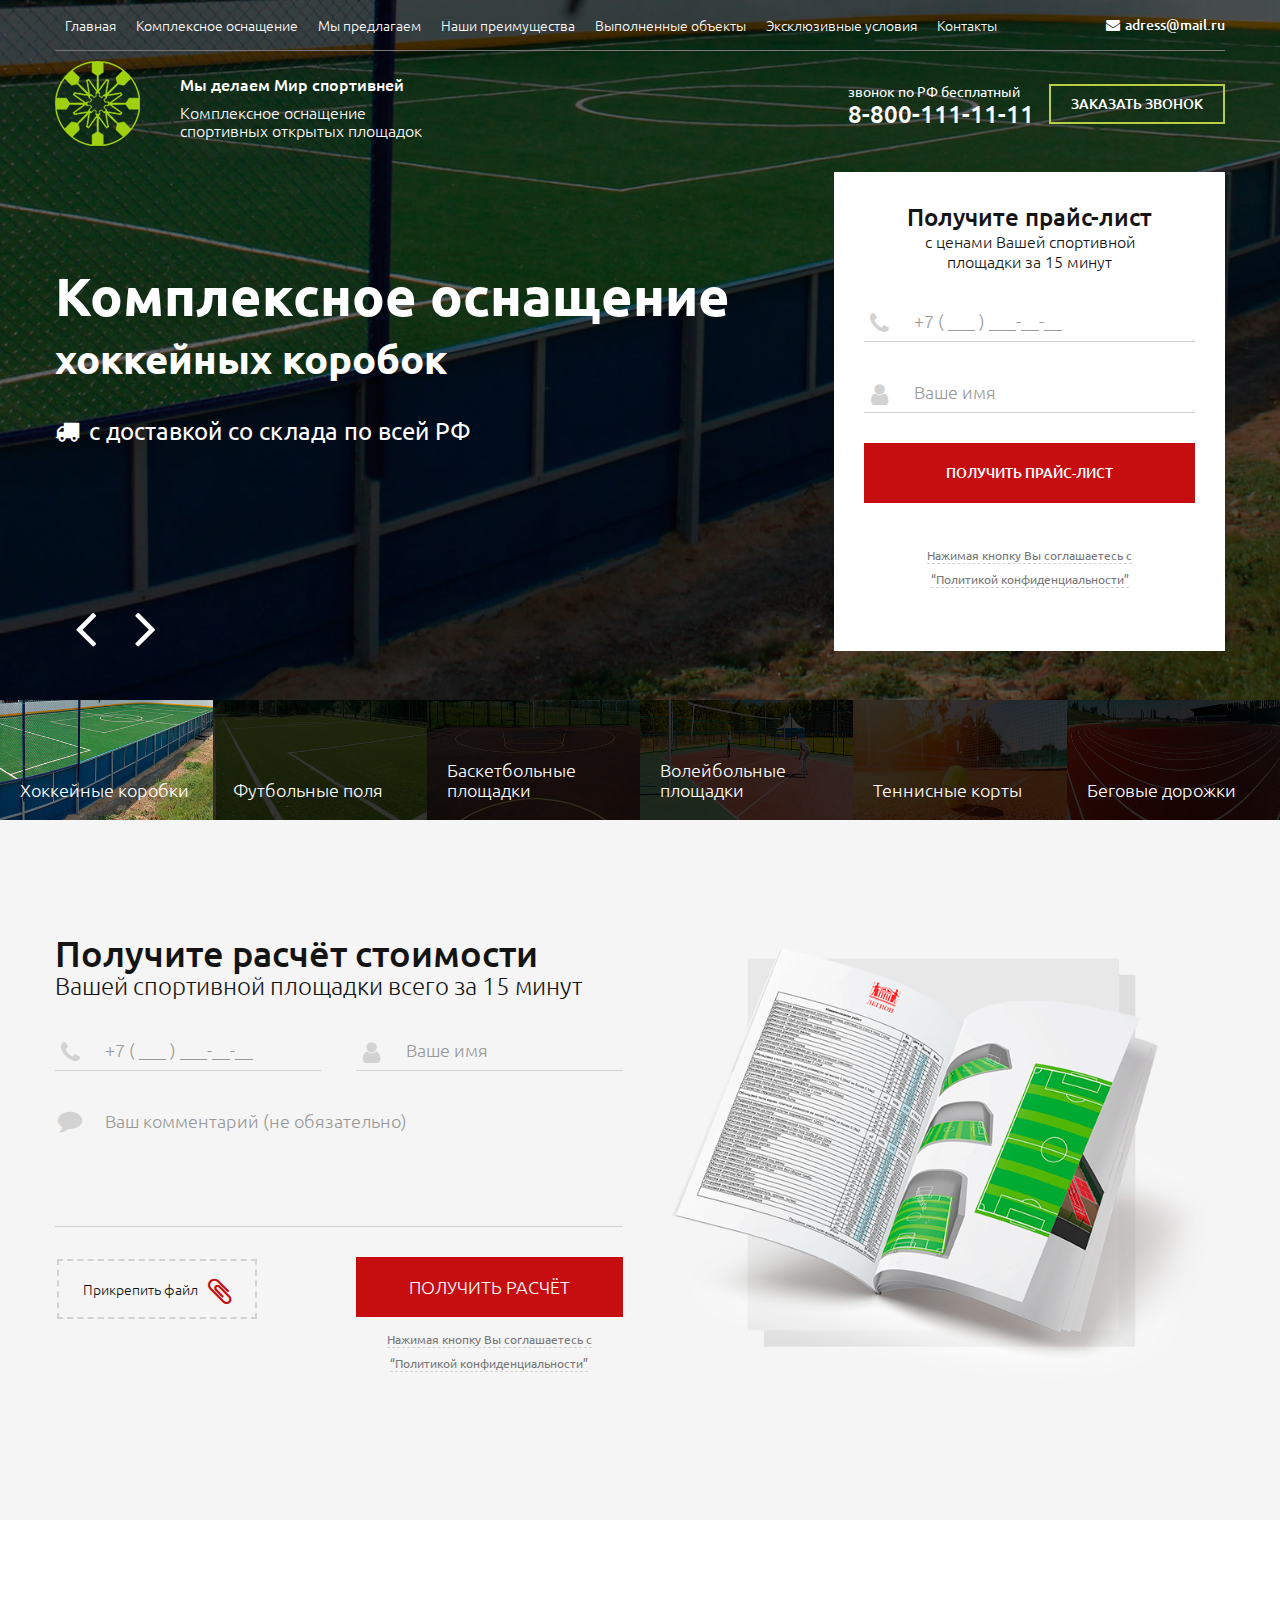
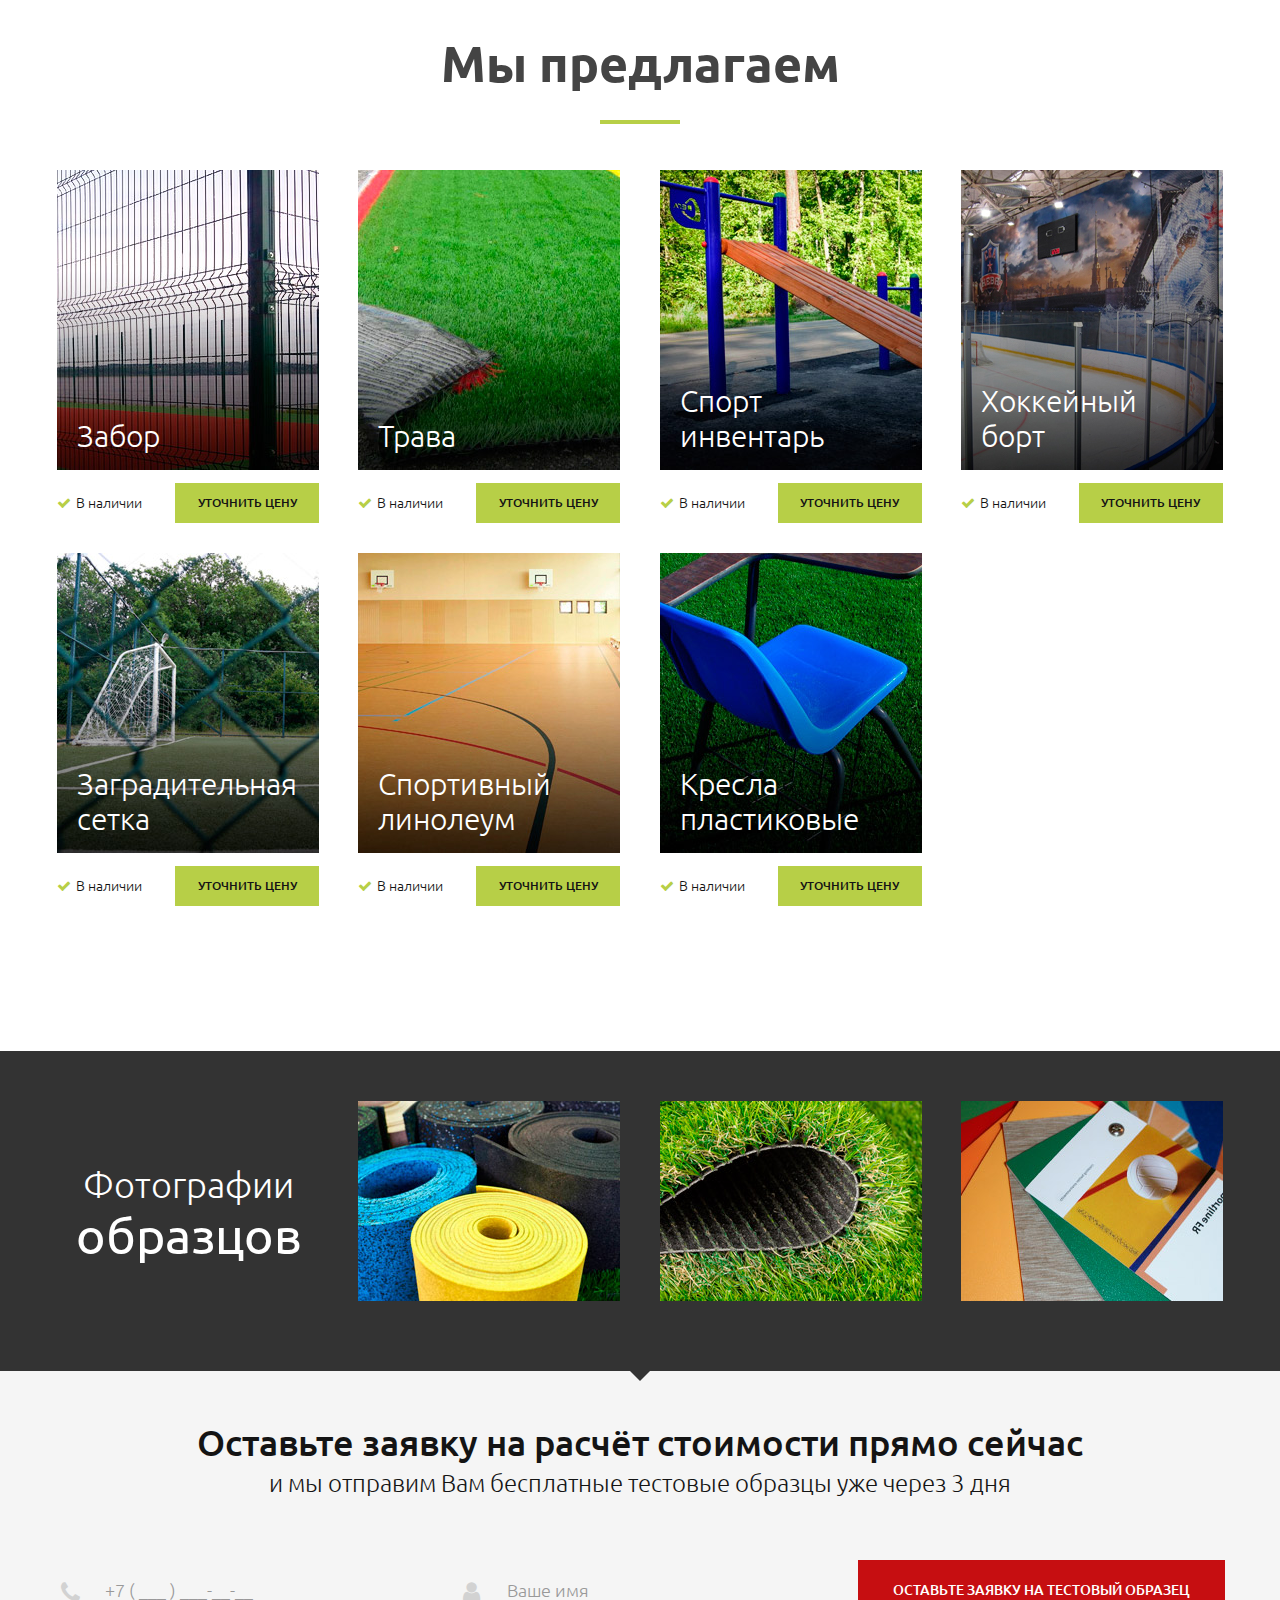
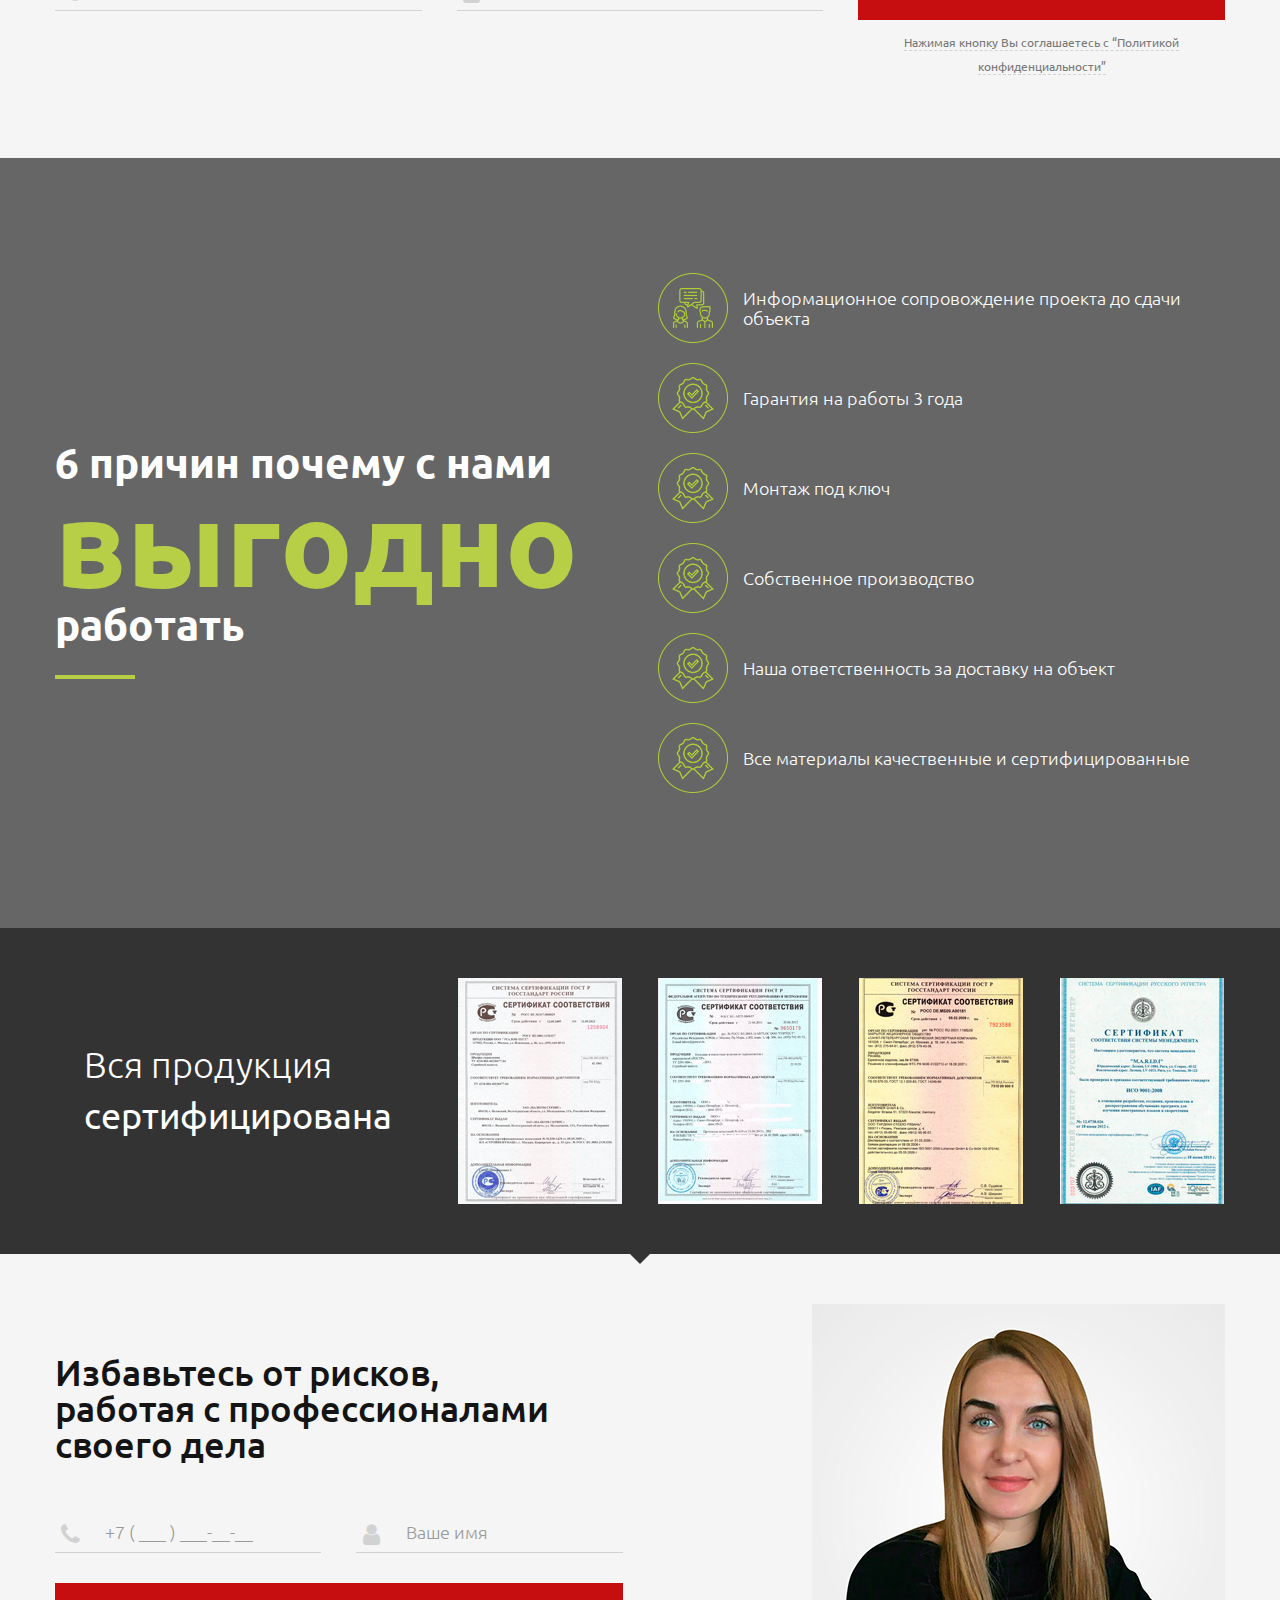
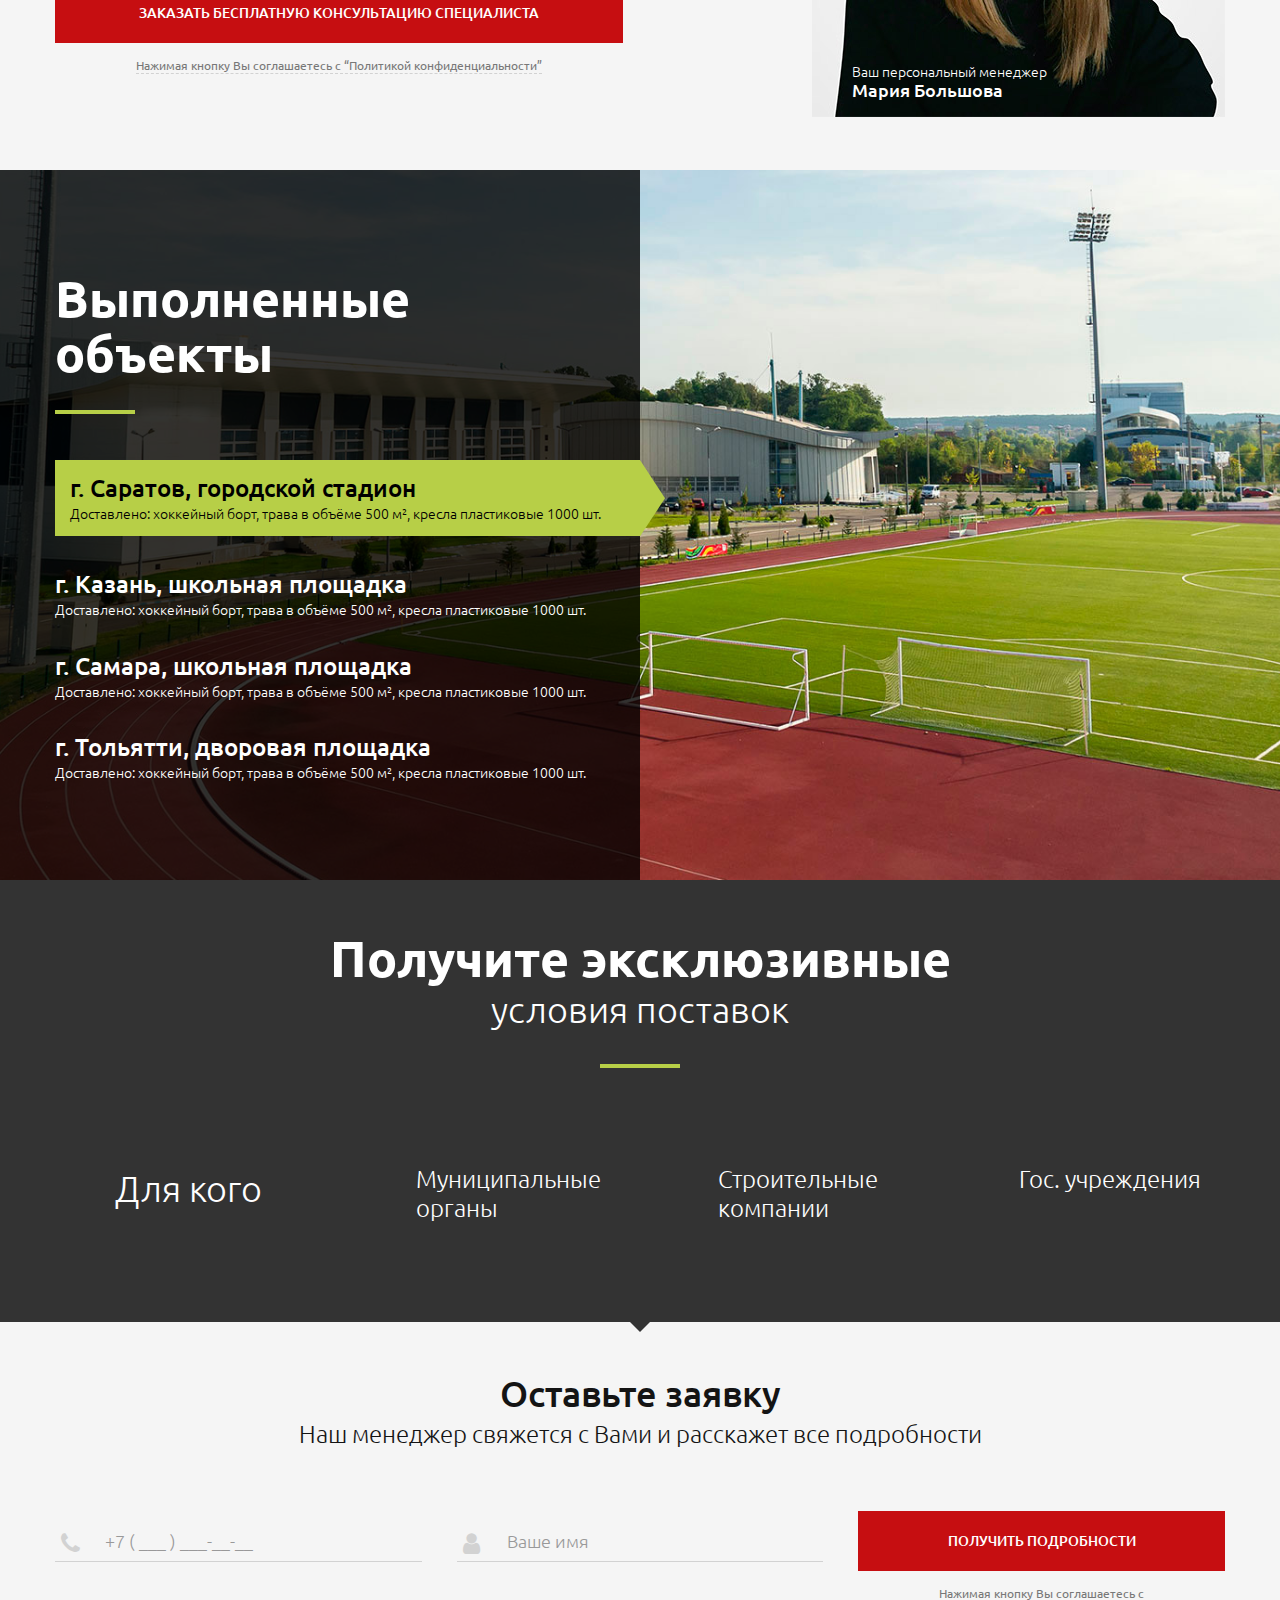
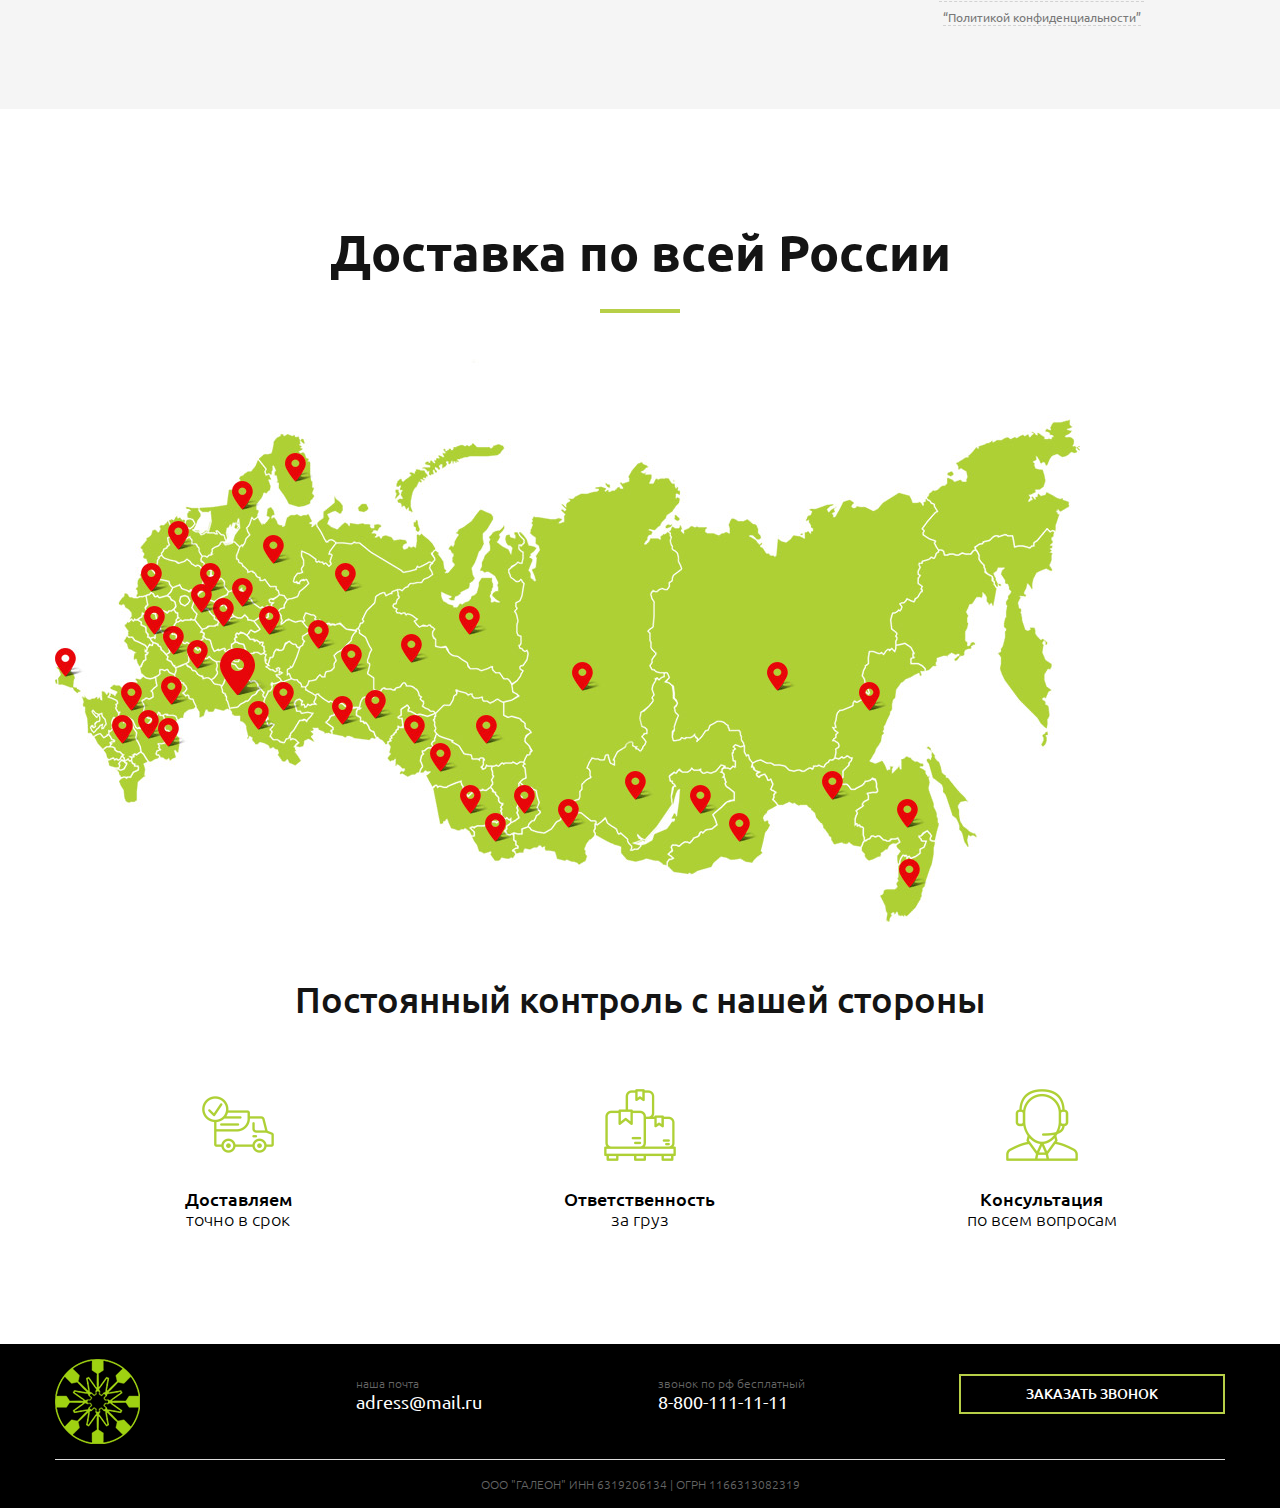
==== commit 8700e5b6: "parallax fix" ====
--- a/artel/index.html
+++ b/artel/index.html
@@ -39,7 +39,7 @@
       <div class="header__bottom">
         <div class="uk-container uk-container-center">
           <div class="header__bottom-box">
-            <div class="logo"><a class="logo__link" href="/"><img src="/img/logo.png" alt="ГАЛЕОН">
+            <div class="logo"><a class="logo__link" href="/"><img src="img/logo.png" alt="ГАЛЕОН">
                 <div class="logo__slogan"><strong>Мы делаем Мир спортивней</strong><span>Комплексное оснащение <br> спортивных открытых площадок</span></div></a></div>
             <div class="contacts">
               <div class="phone"><span class="phone__title">звонок по РФ бесплатный</span><a class="phone__link" href="tel:8-800-111-11-11">8-800-111-11-11</a></div>
@@ -52,7 +52,7 @@
     <section class="hero" id="hero">
       <div data-uk-slideshow="{animation: 'scroll'}">
         <ul class="uk-slideshow uk-overlay-active">
-          <li><img src="/img/slideshow/1.jpg" alt="Комплексное оснащение">
+          <li><img src="img/slideshow/1.jpg" alt="Комплексное оснащение">
             <div class="uk-overlay-panel uk-overlay-fade">
               <div class="hero__content">
                 <h3 class="hero__title">Комплексное оснащение<small>хоккейных коробок</small></h3>
@@ -60,7 +60,7 @@
               </div>
             </div>
           </li>
-          <li><img src="/img/slideshow/2.jpg" alt="Комплексное оснащение">
+          <li><img src="img/slideshow/2.jpg" alt="Комплексное оснащение">
             <div class="uk-overlay-panel uk-overlay-fade">
               <div class="hero__content">
                 <h3 class="hero__title">Комплексное оснащение<small>футбольных полей</small></h3>
@@ -68,7 +68,7 @@
               </div>
             </div>
           </li>
-          <li><img src="/img/slideshow/3.jpg" alt="Комплексное оснащение">
+          <li><img src="img/slideshow/3.jpg" alt="Комплексное оснащение">
             <div class="uk-overlay-panel uk-overlay-fade">
               <div class="hero__content">
                 <h3 class="hero__title">Комплексное оснащение<small>баскетбольных площадок</small></h3>
@@ -76,7 +76,7 @@
               </div>
             </div>
           </li>
-          <li><img src="/img/slideshow/4.jpg" alt="Комплексное оснащение">
+          <li><img src="img/slideshow/4.jpg" alt="Комплексное оснащение">
             <div class="uk-overlay-panel uk-overlay-fade">
               <div class="hero__content">
                 <h3 class="hero__title">Комплексное оснащение<small>волейбольных площадок</small></h3>
@@ -84,7 +84,7 @@
               </div>
             </div>
           </li>
-          <li><img src="/img/slideshow/5.jpg" alt="Комплексное оснащение">
+          <li><img src="img/slideshow/5.jpg" alt="Комплексное оснащение">
             <div class="uk-overlay-panel uk-overlay-fade">
               <div class="hero__content">
                 <h3 class="hero__title">Комплексное оснащение<small>теннисных площадок</small></h3>
@@ -92,7 +92,7 @@
               </div>
             </div>
           </li>
-          <li><img src="/img/slideshow/6.jpg" alt="Комплексное оснащение">
+          <li><img src="img/slideshow/6.jpg" alt="Комплексное оснащение">
             <div class="uk-overlay-panel uk-overlay-fade">
               <div class="hero__content">
                 <h3 class="hero__title">Комплексное оснащение<small>беговых дорожек</small></h3>
@@ -106,34 +106,34 @@
         </div>
         <ul class="hero__nav-slide">
           <li data-uk-slideshow-item="0"><a href="">
-              <div class="hero__nav-content"><img src="/img/slideshow/1-small.jpg" alt="Комплексное оснащение">
+              <div class="hero__nav-content"><img src="img/slideshow/1-small.jpg" alt="Комплексное оснащение">
                 <div class="hero__nav-title">Хоккейные коробки</div>
               </div></a></li>
           <li data-uk-slideshow-item="1"><a href="">
-              <div class="hero__nav-content"><img src="/img/slideshow/2-small.jpg" alt="Комплексное оснащение">
+              <div class="hero__nav-content"><img src="img/slideshow/2-small.jpg" alt="Комплексное оснащение">
                 <div class="hero__nav-title">Футбольные поля</div>
               </div></a></li>
           <li data-uk-slideshow-item="2"><a href="">
-              <div class="hero__nav-content"><img src="/img/slideshow/3-small.jpg" alt="Комплексное оснащение">
+              <div class="hero__nav-content"><img src="img/slideshow/3-small.jpg" alt="Комплексное оснащение">
                 <div class="hero__nav-title">Баскетбольные <br> площадки</div>
               </div></a></li>
           <li data-uk-slideshow-item="3"><a href="">
-              <div class="hero__nav-content"><img src="/img/slideshow/4-small.jpg" alt="Комплексное оснащение">
+              <div class="hero__nav-content"><img src="img/slideshow/4-small.jpg" alt="Комплексное оснащение">
                 <div class="hero__nav-title">Волейбольные <br> площадки</div>
               </div></a></li>
           <li data-uk-slideshow-item="4"><a href="">
-              <div class="hero__nav-content"><img src="/img/slideshow/5-small.jpg" alt="Комплексное оснащение">
+              <div class="hero__nav-content"><img src="img/slideshow/5-small.jpg" alt="Комплексное оснащение">
                 <div class="hero__nav-title">Теннисные корты</div>
               </div></a></li>
           <li data-uk-slideshow-item="5"><a href="">
-              <div class="hero__nav-content"><img src="/img/slideshow/6-small.jpg" alt="Комплексное оснащение">
+              <div class="hero__nav-content"><img src="img/slideshow/6-small.jpg" alt="Комплексное оснащение">
                 <div class="hero__nav-title">Беговые дорожки</div>
               </div></a></li>
         </ul>
       </div>
       <div class="hero__form">
         <div class="uk-container uk-container-center">
-          <form class="uk-form form form--vertical" id="get-price" onsubmit="yaCounter45614841.reachGoal('ORDER'); return true;">
+          <form class="uk-form form form--vertical" id="get-price" >
             <div class="form__title">Получите прайс-лист</div>
             <div class="form__subtitle">с ценами Вашей спортивной <br> площадки за 15 минут</div>
             <input id="formname" type="hidden" name="formname" value="Получите прайс-лист">
@@ -163,7 +163,7 @@
           <div class="section-title">
             <div class="h3"><span>Смотрите, как может выглядеть ваша</span>спортивная площадка</div>
           </div>
-          <div class="section-content"><img src="/img/tur.jpg" alt="Смотрите, как может выглядеть ваша спортивная площадка"></div>
+          <div class="section-content"><img src="img/tur.jpg" alt="Смотрите, как может выглядеть ваша спортивная площадка"></div>
         </div>
       </div>
     </section> -->
@@ -172,7 +172,7 @@
         <div class="uk-container uk-container-center">
           <div class="uk-grid">
             <div class="uk-width-large-1-2">
-              <form class="uk-form form form--block" action="#" method="post" id="getcoast" enctype="multipart/form-data" onsubmit="yaCounter45614841.reachGoal('ORDER'); return true;">
+              <form class="uk-form form form--block" action="#" method="post" id="getcoast" enctype="multipart/form-data" >
                 <fieldset>
                   <div class="form__title">Получите расчёт стоимости</div>
                   <div class="form__subtitle">Вашей спортивной площадки всего за 15 минут</div>
@@ -298,7 +298,7 @@
     <section class="calc-price">
       <div class="uk-block bg-grey">
         <div class="uk-container uk-container-center">
-          <form class="uk-form form form--horisontal" id="calc-price" onsubmit="yaCounter45614841.reachGoal('ORDER'); return true;">
+          <form class="uk-form form form--horisontal" id="calc-price" >
             <div class="form__title">Оставьте заявку на расчёт стоимости прямо сейчас</div>
             <div class="form__subtitle">и мы отправим Вам бесплатные тестовые образцы уже через 3 дня</div>
             <input id="formname" type="hidden" name="formname" value="Получите расчёт стоимости">
@@ -383,7 +383,7 @@
         <div class="uk-container uk-container-center">
           <div class="uk-grid">
             <div class="uk-width-medium-1-2">
-              <form class="uk-form form form--block uk-margin-large-top" id="manager" onsubmit="yaCounter45614841.reachGoal('ORDER'); return true;">
+              <form class="uk-form form form--block uk-margin-large-top" id="manager" >
                 <div class="form__title">Избавьтесь от рисков, <br> работая с профессионалами <br> своего дела</div>
                 <input id="formname" type="hidden" name="formname" value="Избавьтесь от рисков, работая с профессионалами своего дела">
                 <div class="uk-form-row uk-margin-large-top">
@@ -421,10 +421,10 @@
       <div data-uk-slideshow="{animation: 'scroll'}">
         <div class="project__slide">
           <ul class="uk-slideshow uk-overlay-active">
-            <li><img src="/img/project/1.jpg" alt="Выполненные проекты"></li>
-            <li><img src="/img/project/2.jpg" alt="Выполненные проекты"></li>
-            <li><img src="/img/project/3.jpg" alt="Выполненные проекты"></li>
-            <li><img src="/img/project/4.jpg" alt="Выполненные проекты"></li>
+            <li><img src="img/project/1.jpg" alt="Выполненные проекты"></li>
+            <li><img src="img/project/2.jpg" alt="Выполненные проекты"></li>
+            <li><img src="img/project/3.jpg" alt="Выполненные проекты"></li>
+            <li><img src="img/project/4.jpg" alt="Выполненные проекты"></li>
           </ul>
         </div>
         <div class="project__content">
@@ -488,7 +488,7 @@
     <section class="leave-an-application">
       <div class="uk-block bg-grey">
         <div class="uk-container uk-container-center">
-          <form class="uk-form form form--horisontal" id="leave-an-application" onsubmit="yaCounter45614841.reachGoal('ORDER'); return true;">
+          <form class="uk-form form form--horisontal" id="leave-an-application" >
             <div class="form__title">Оставьте заявку</div>
             <div class="form__subtitle">Наш менеджер свяжется с Вами и расскажет все подробности</div>
             <input id="formname" type="hidden" name="formname" value="Оставьте заявку">
@@ -522,23 +522,23 @@
           <div class="section-title">
             <div class="h3">Доставка по всей России</div>
           </div>
-          <div class="section-content"><img src="/img/map.jpg" alt="Доставка по всей России">
+          <div class="section-content"><img src="img/map.jpg" alt="Доставка по всей России">
             <div class="delivery-list-item">
               <div class="uk-panel">
                 <h3 class="uk-panel-title">Постоянный контроль с нашей стороны</h3>
                 <div class="uk-grid uk-grid-width-medium-1-3">
                   <div class="uk-panel">
-                    <div class="delivery-item"><img class="delivery-item__img" src="/img/delivery/1.png" alt="Доставляем точно в срок">
+                    <div class="delivery-item"><img class="delivery-item__img" src="img/delivery/1.png" alt="Доставляем точно в срок">
                       <p class="delivery-item__text"><strong>Доставляем</strong>точно в срок</p>
                     </div>
                   </div>
                   <div class="uk-panel">
-                    <div class="delivery-item"><img class="delivery-item__img" src="/img/delivery/2.png" alt="Ответственность за груз">
+                    <div class="delivery-item"><img class="delivery-item__img" src="img/delivery/2.png" alt="Ответственность за груз">
                       <p class="delivery-item__text"><strong>Ответственность</strong>за груз</p>
                     </div>
                   </div>
                   <div class="uk-panel">
-                    <div class="delivery-item"><img class="delivery-item__img" src="/img/delivery/3.png" alt="Консультация по всем вопросам">
+                    <div class="delivery-item"><img class="delivery-item__img" src="img/delivery/3.png" alt="Консультация по всем вопросам">
                       <p class="delivery-item__text"><strong>Консультация</strong>по всем вопросам</p>
                     </div>
                   </div>
@@ -554,7 +554,7 @@
         <div class="uk-grid">
           <div class="uk-width-large-1-4 uk-width-medium-1-2 uk-width-small-1-2 uk-width-1-2">
             <div class="uk-panel">
-              <div class="logo"><a class="logo__link" href="/"><img src="/img/logo.png" alt="ГАЛЕОН"></a></div>
+              <div class="logo"><a class="logo__link" href="/"><img src="img/logo.png" alt="ГАЛЕОН"></a></div>
             </div>
           </div>
           <div class="uk-width-large-1-4 uk-visible-large">
@@ -611,7 +611,7 @@
     <div class="uk-modal" id="callback">
       <div class="uk-modal-dialog modal-custome uk-animation-scale-up"><a class="uk-modal-close uk-close"></a>
         <div class="js-step-1">
-          <form class="uk-form form form--vertical" id="form-callback" onsubmit="yaCounter45614841.reachGoal('ORDER'); return true;">
+          <form class="uk-form form form--vertical" id="form-callback" >
             <div class="form__title">Заказать обратный звонок</div>
             <div class="form__subtitle">Оставьте заявку и наш менеджер <br> свяжется с вами в ближайшее время</div>
             <input id="formname" type="hidden" name="formname" value="Заказать обратный звонок">
@@ -643,7 +643,7 @@
     <div class="uk-modal" id="find-price">
       <div class="uk-modal-dialog modal-custome uk-animation-scale-up"><a class="uk-modal-close uk-close"></a>
         <div class="js-step-1">
-          <form class="uk-form form form--vertical" id="form-find-price" onsubmit="yaCounter45614841.reachGoal('ORDER'); return true;">
+          <form class="uk-form form form--vertical" id="form-find-price" >
             <div class="form__title">Уточнить стоимость</div>
             <div class="form__subtitle">Оставьте заявку и наш менеджер <br> свяжется с вами в ближайшее время</div>
             <input id="formname" type="hidden" name="formname" value="Уточнить стоимость">
--- a/artel/css/app.css
+++ b/artel/css/app.css
@@ -1303,7 +1303,7 @@
 .plus .parallax {
   display: block;
   position: relative;
-  background-image: url(/img/plus-1.jpg);
+  background-image: url(img/plus-1.jpg);
   background-size: cover; }
   .plus .parallax:before {
     content: '';
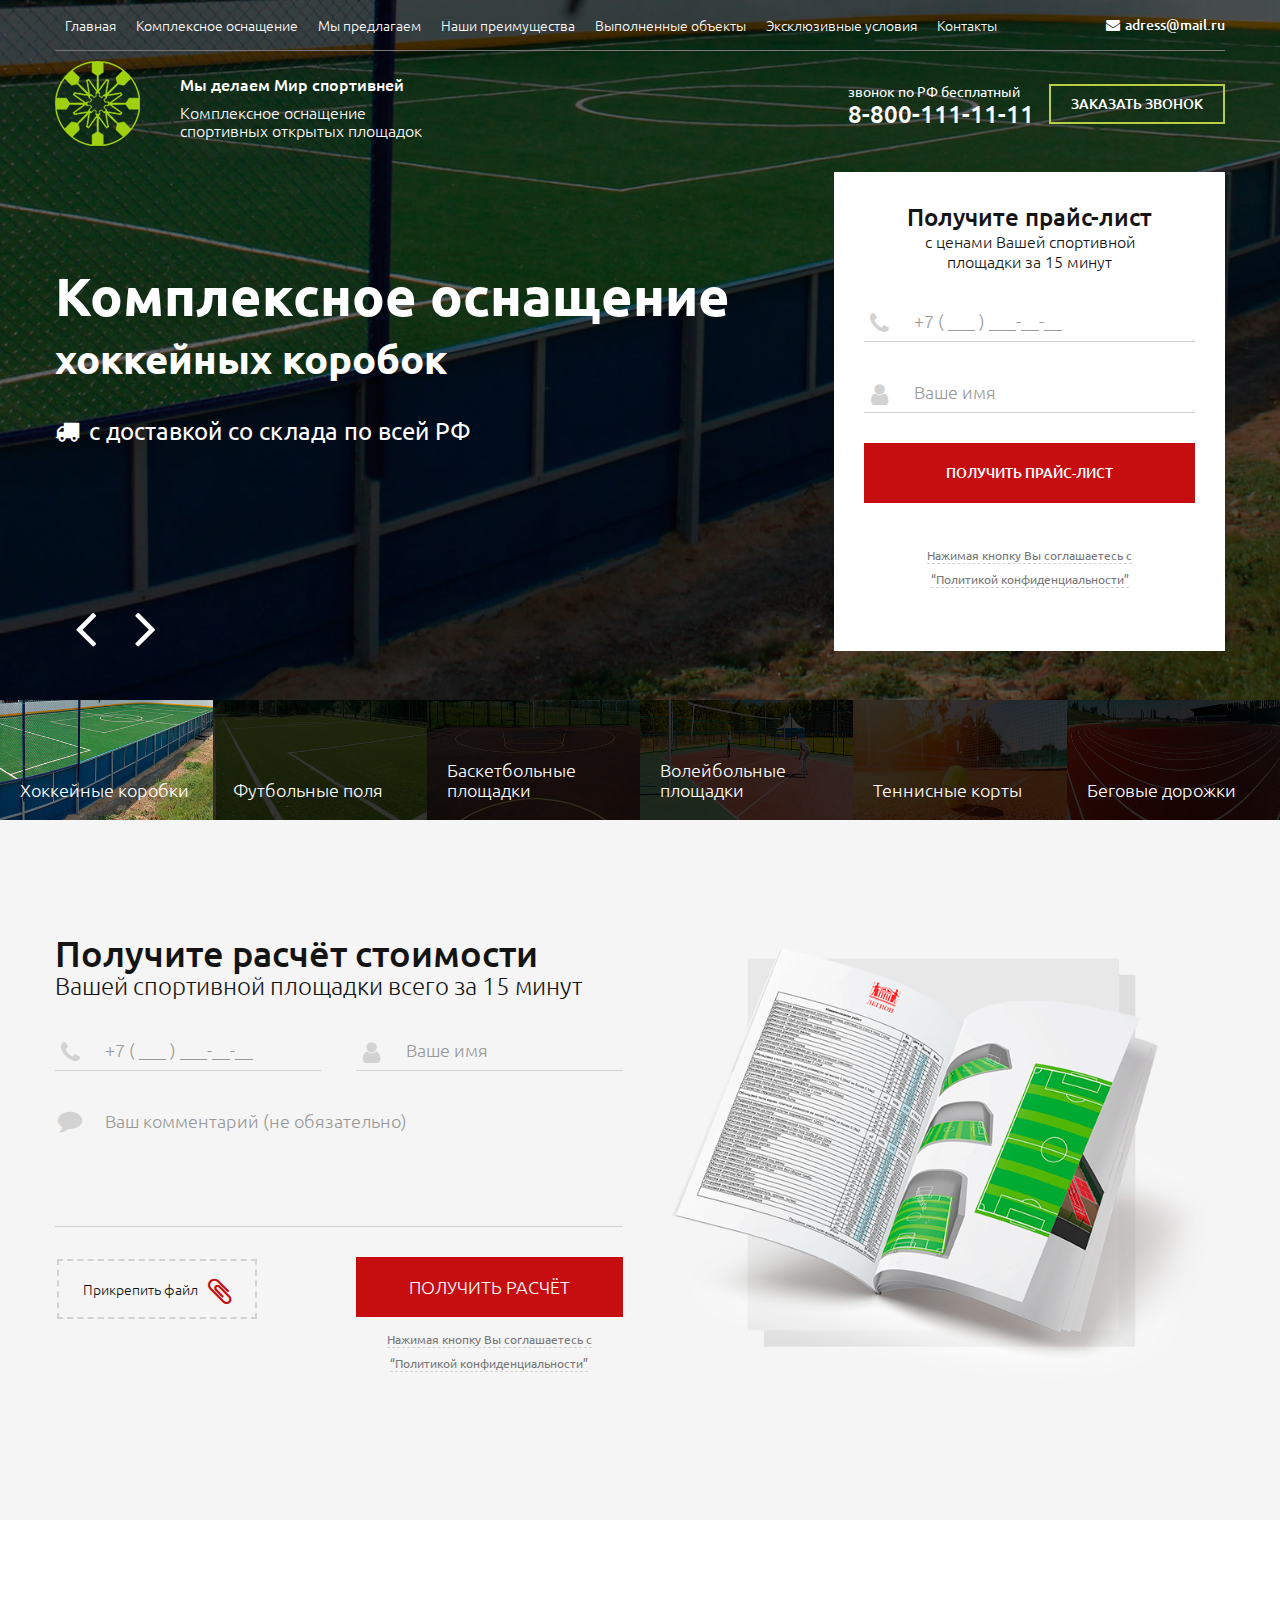
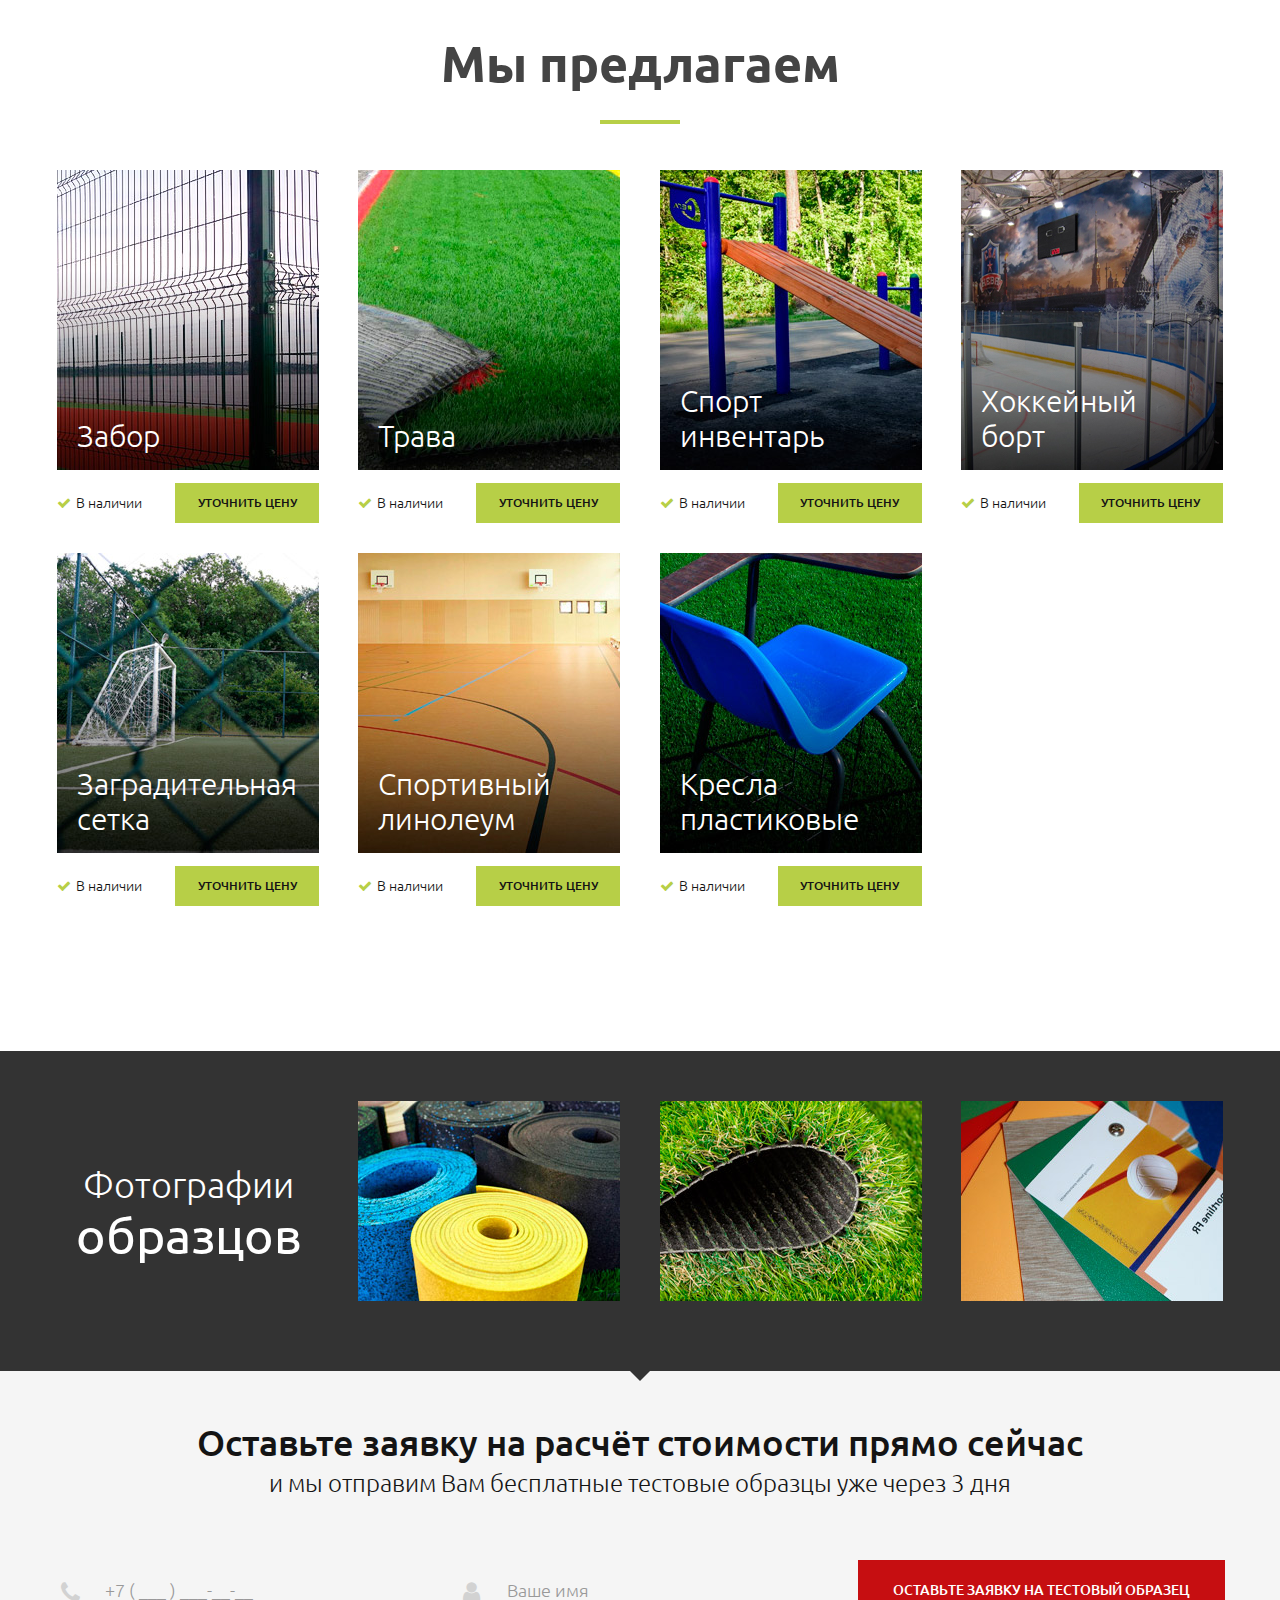
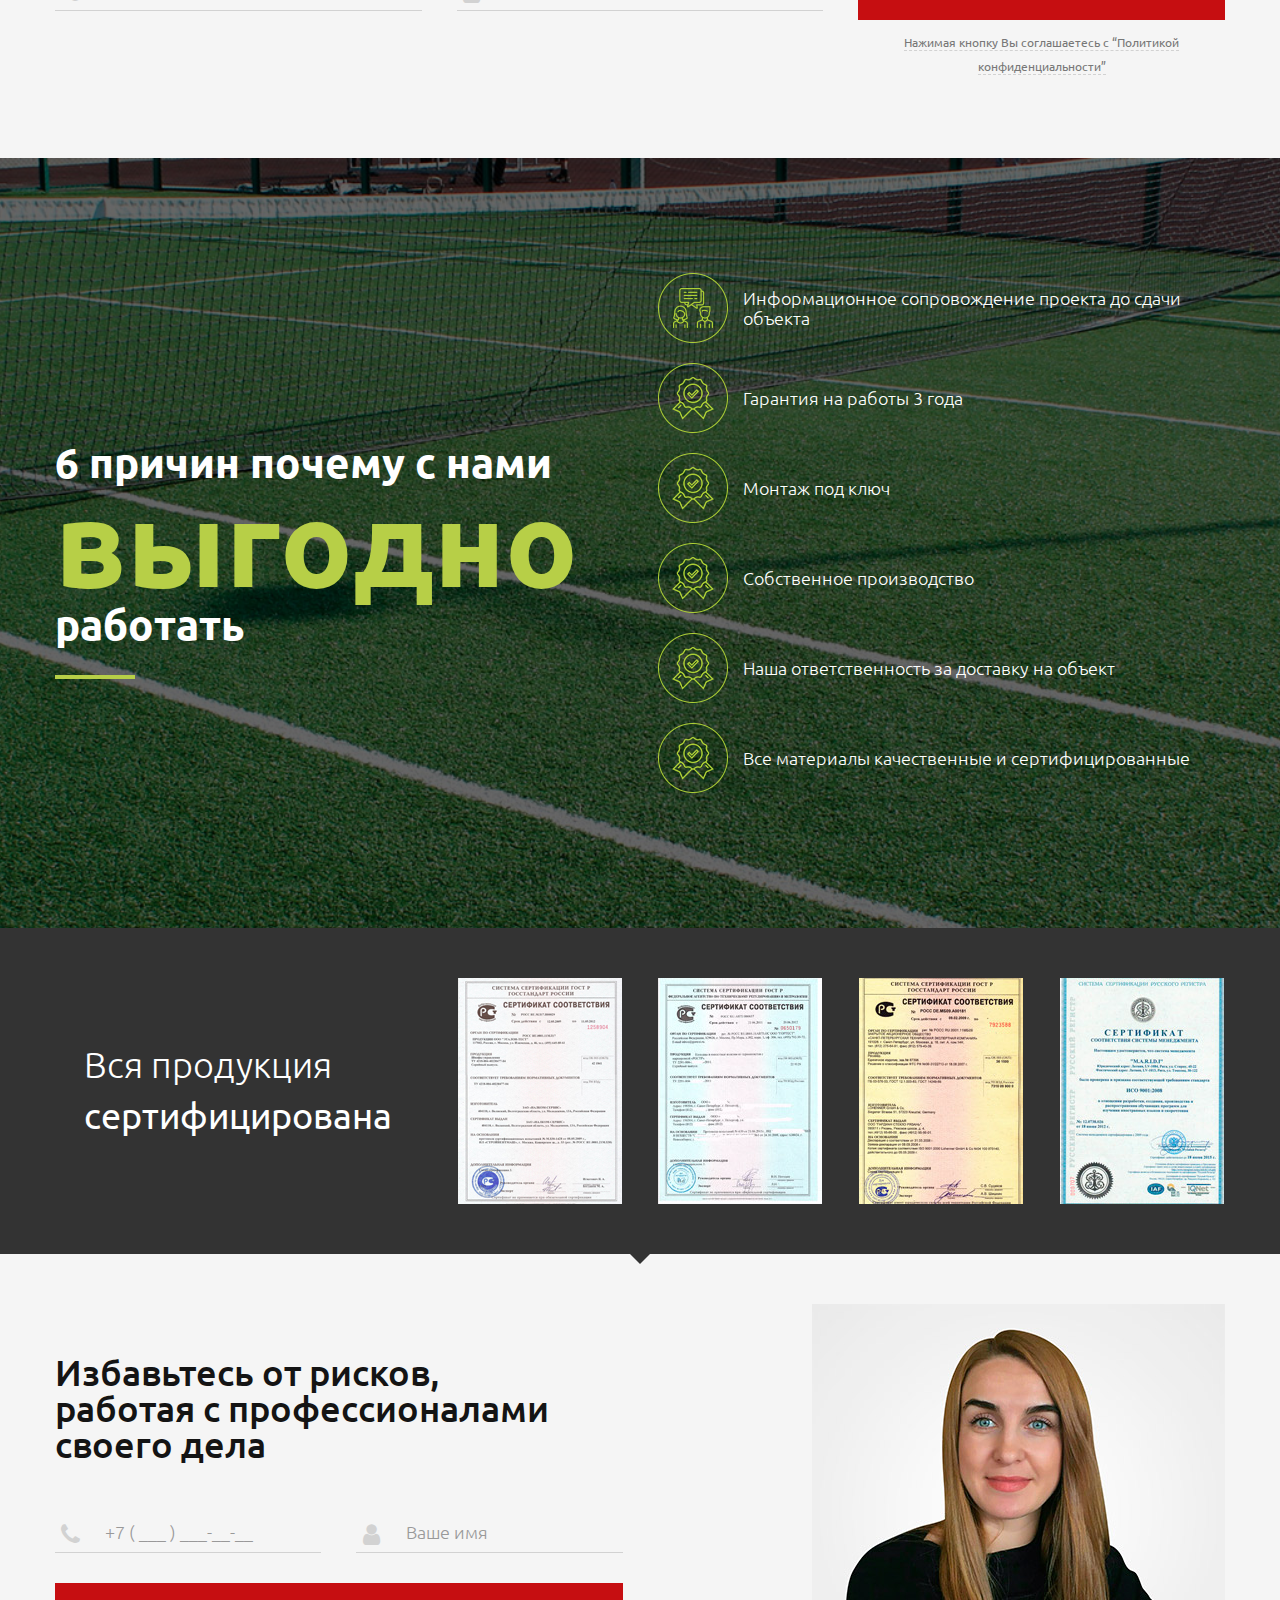
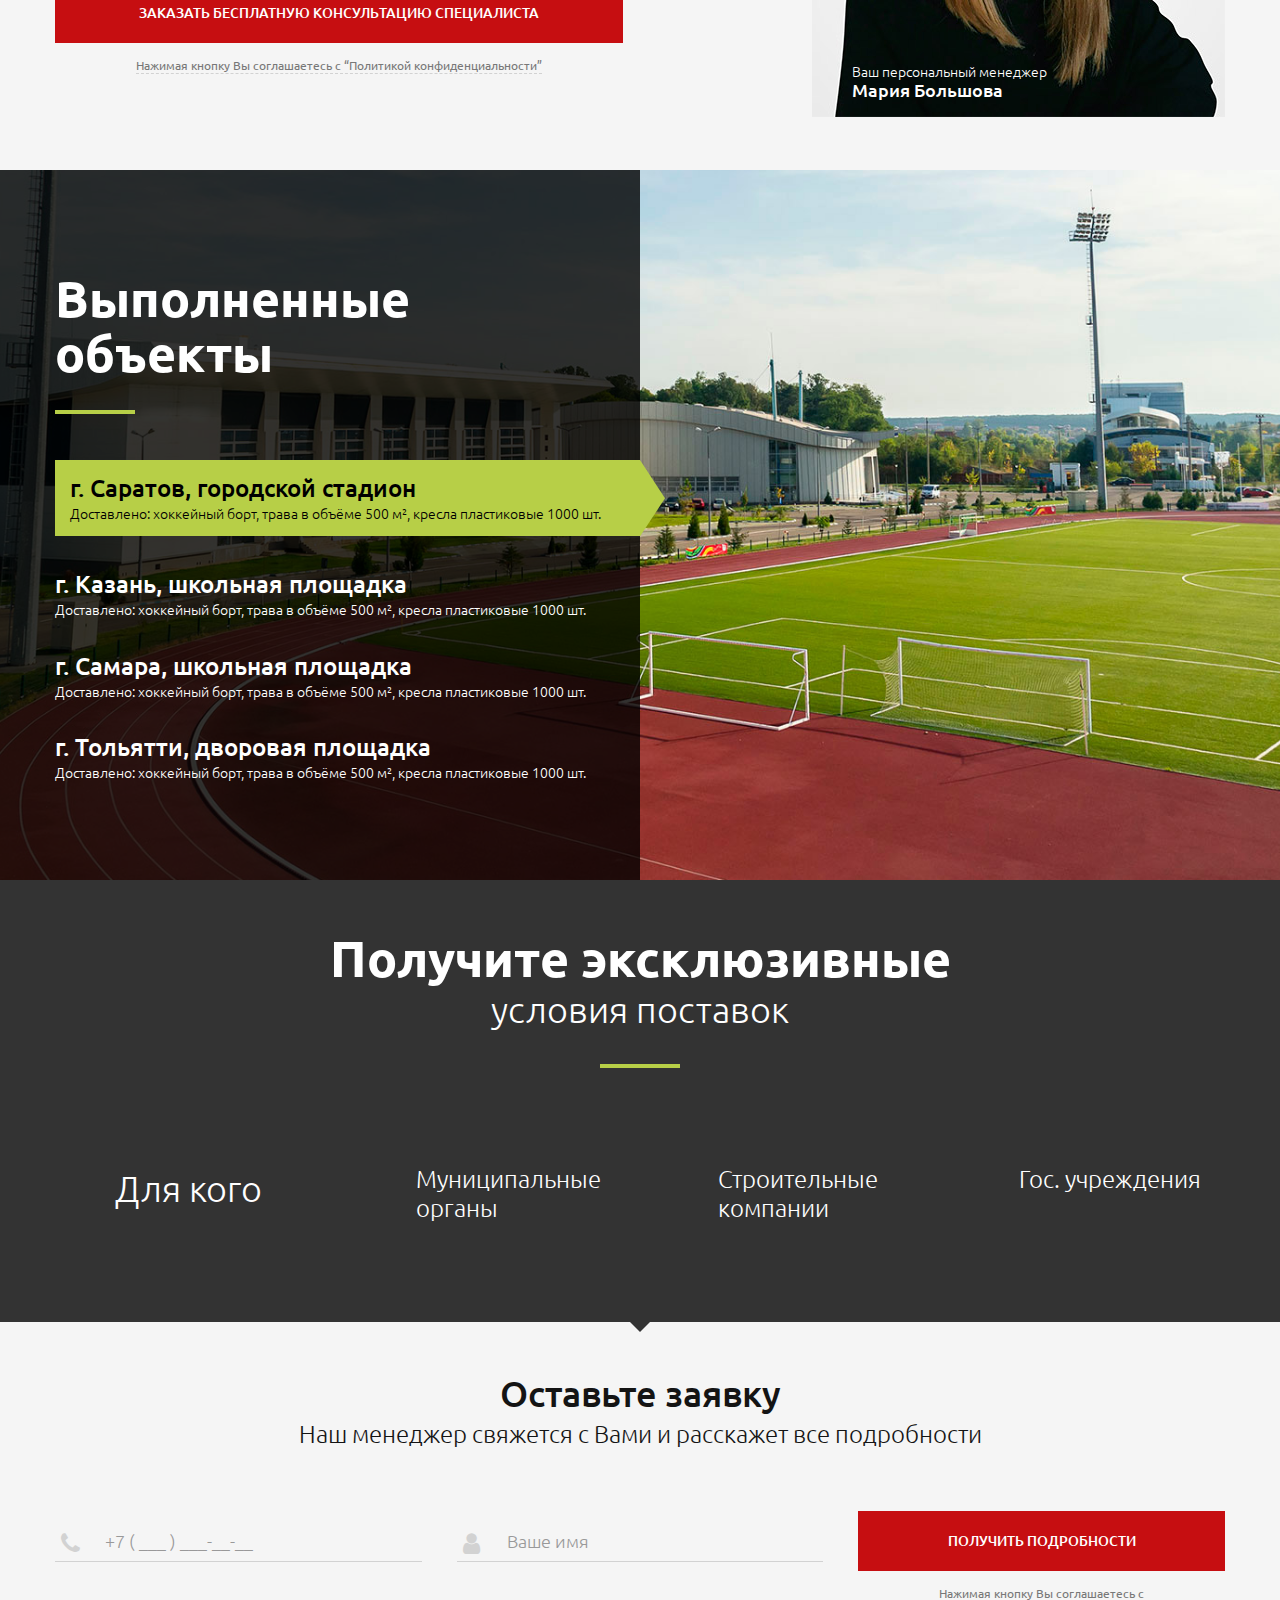
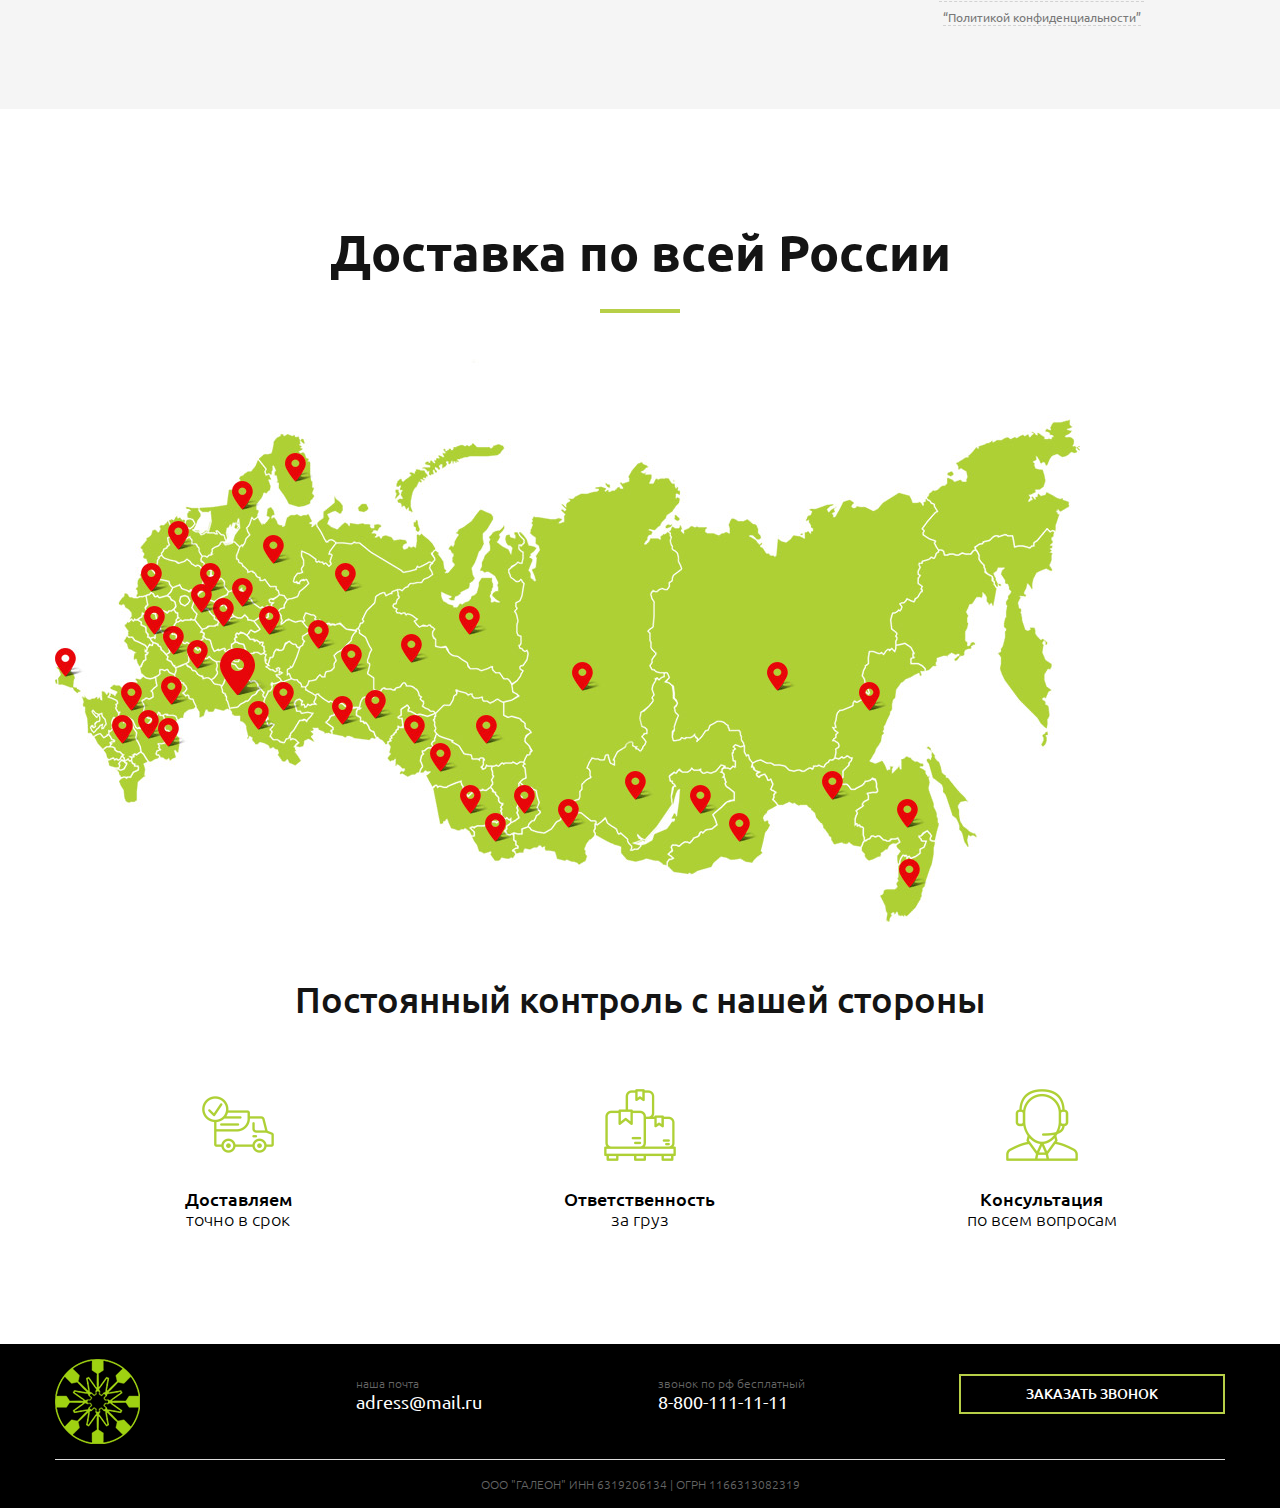
==== commit 5fe22288: "fix" ====
--- a/artel/index.html
+++ b/artel/index.html
@@ -716,35 +716,6 @@
         </div>
       </div>
     </div>
-    <!-- Yandex.Metrika counter -->
-    <script type="text/javascript" >
-        (function (d, w, c) {
-            (w[c] = w[c] || []).push(function() {
-                try {
-                    w.yaCounter45614841 = new Ya.Metrika({
-                        id:45614841,
-                        clickmap:true,
-                        trackLinks:true,
-                        accurateTrackBounce:true,
-                        webvisor:true
-                    });
-                } catch(e) { }
-            });
-
-            var n = d.getElementsByTagName("script")[0],
-                s = d.createElement("script"),
-                f = function () { n.parentNode.insertBefore(s, n); };
-            s.type = "text/javascript";
-            s.async = true;
-            s.src = "https://mc.yandex.ru/metrika/watch.js";
-
-            if (w.opera == "[object Opera]") {
-                d.addEventListener("DOMContentLoaded", f, false);
-            } else { f(); }
-        })(document, window, "yandex_metrika_callbacks");
-    </script>
-    <noscript><div><img src="https://mc.yandex.ru/watch/45614841" style="position:absolute; left:-9999px;" alt="" /></div></noscript>
-    <!-- /Yandex.Metrika counter -->
     <script src="js/libs.min.js"></script>
     <script src="http://ajax.microsoft.com/ajax/jquery.validate/1.11.1/jquery.validate.min.js"></script>
     <script src="js/app.js"></script>
--- a/artel/css/app.css
+++ b/artel/css/app.css
@@ -1303,7 +1303,7 @@
 .plus .parallax {
   display: block;
   position: relative;
-  background-image: url(img/plus-1.jpg);
+  background-image: url(../img/plus-1.jpg);
   background-size: cover; }
   .plus .parallax:before {
     content: '';
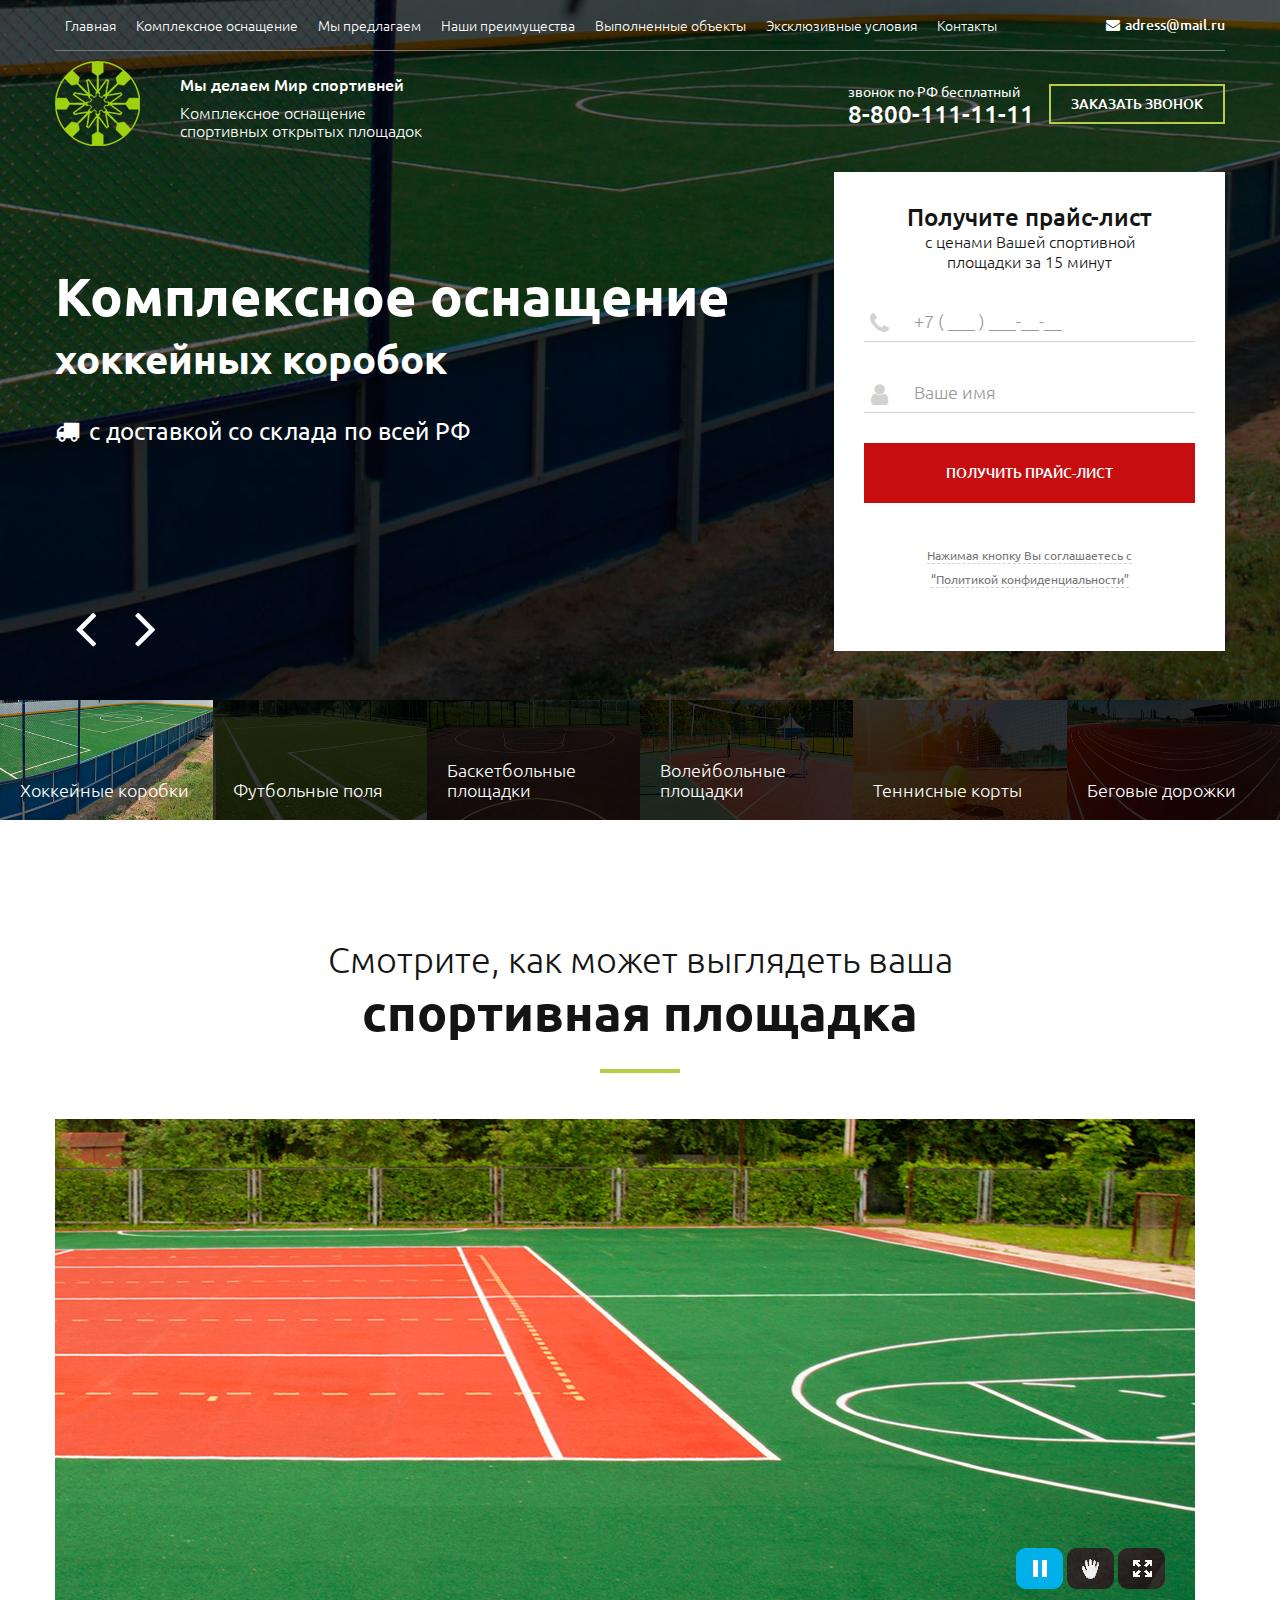
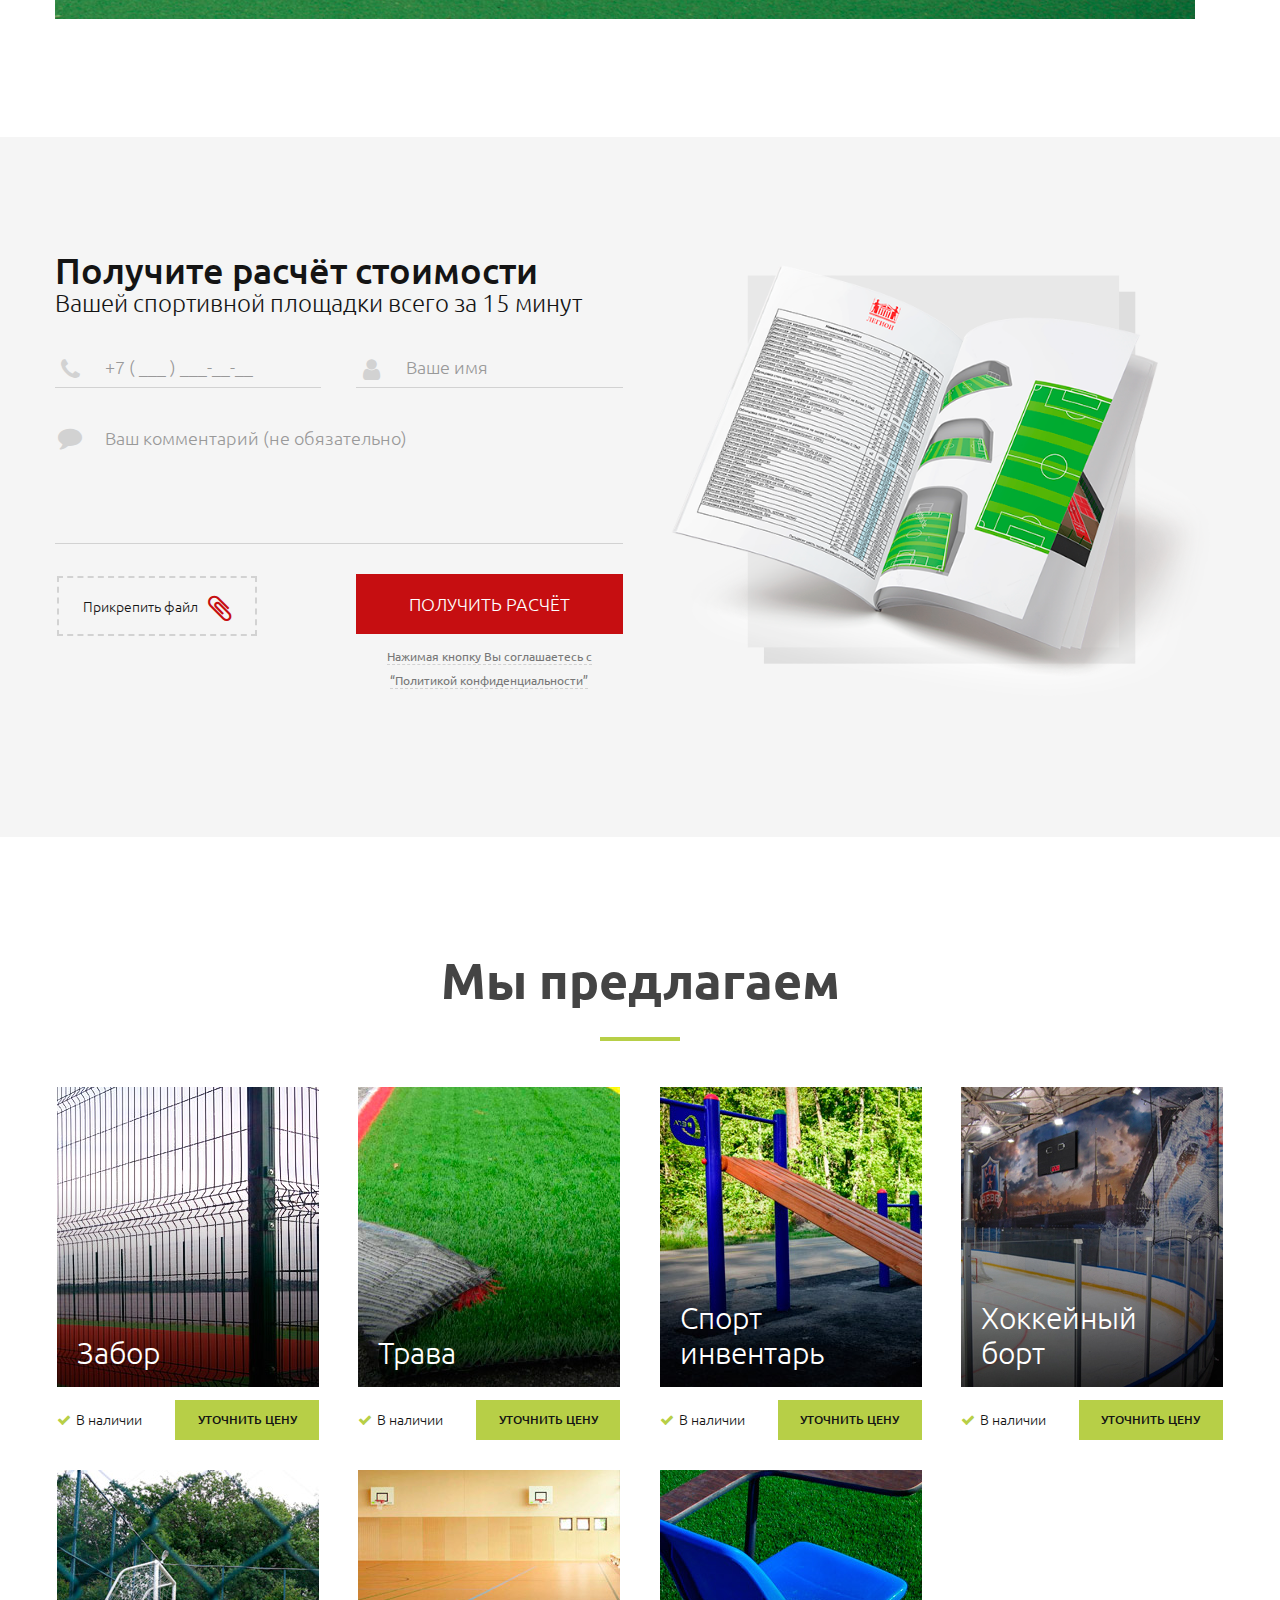
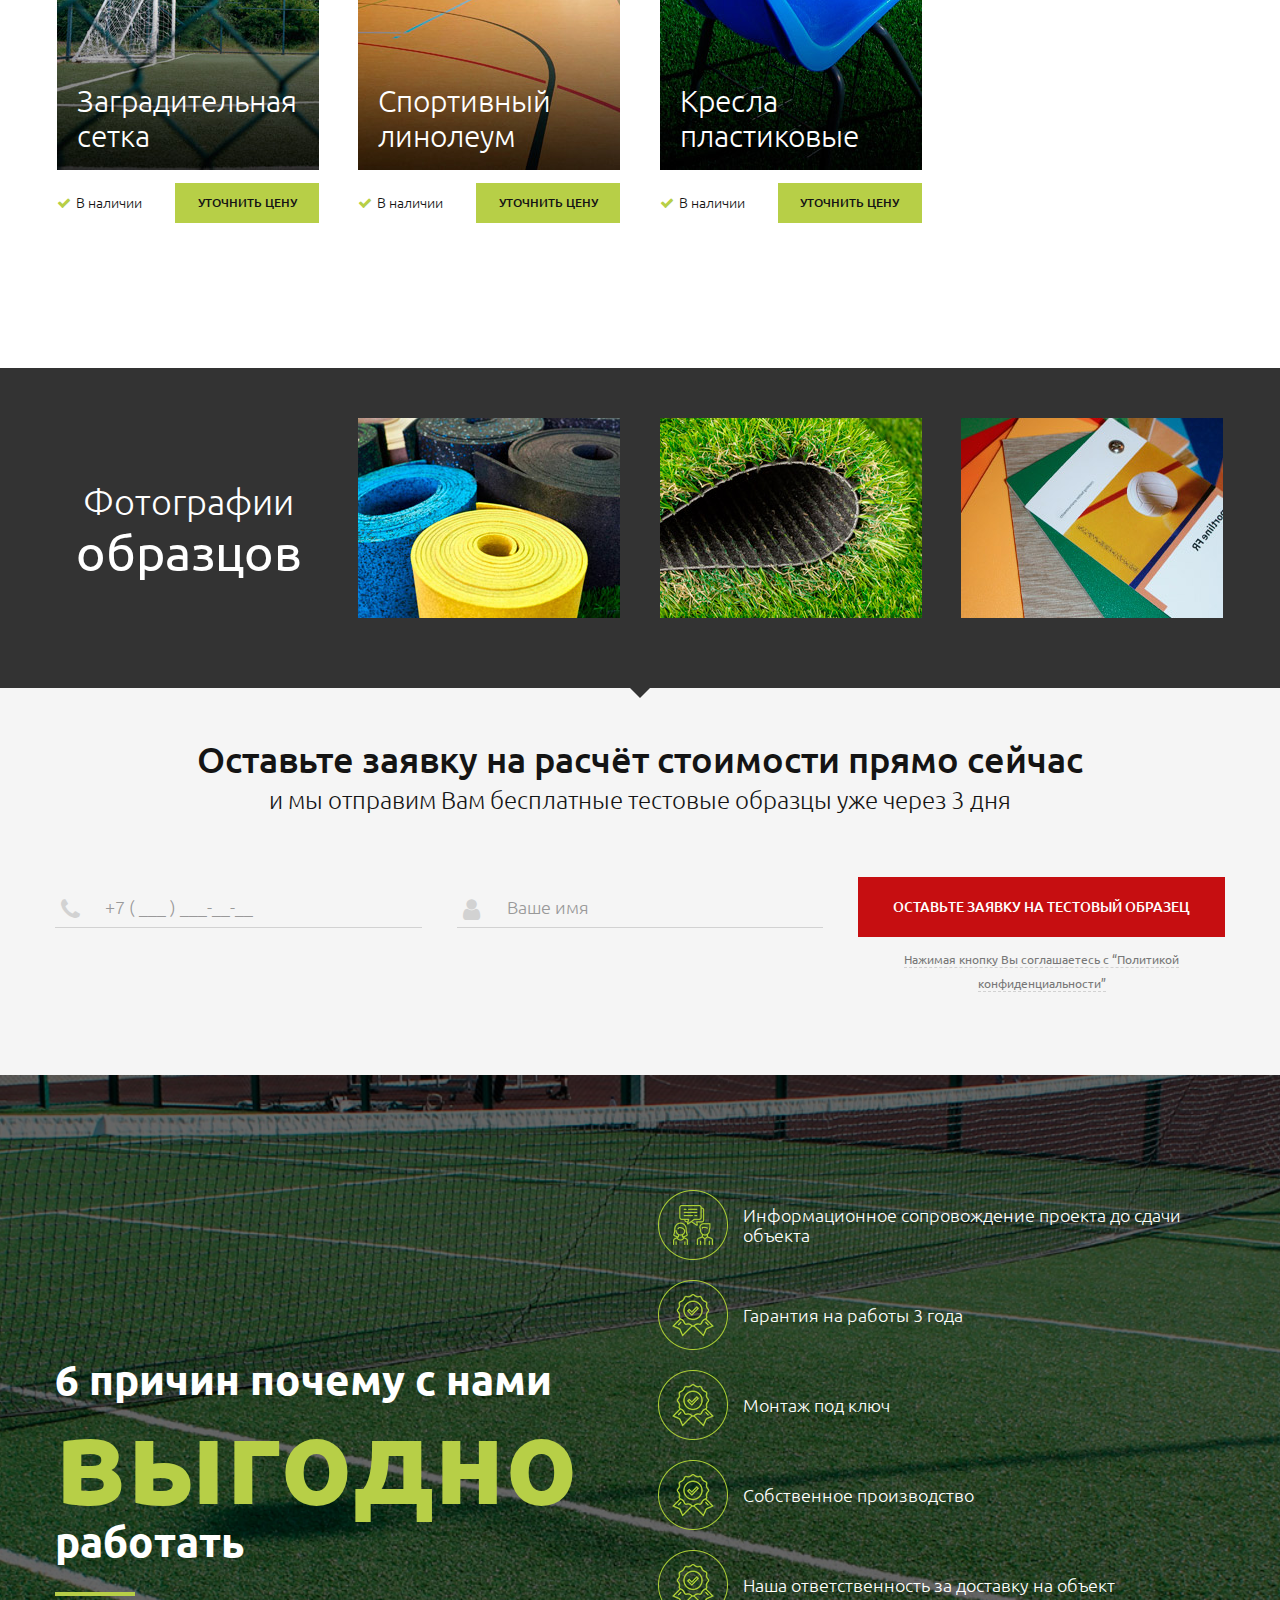
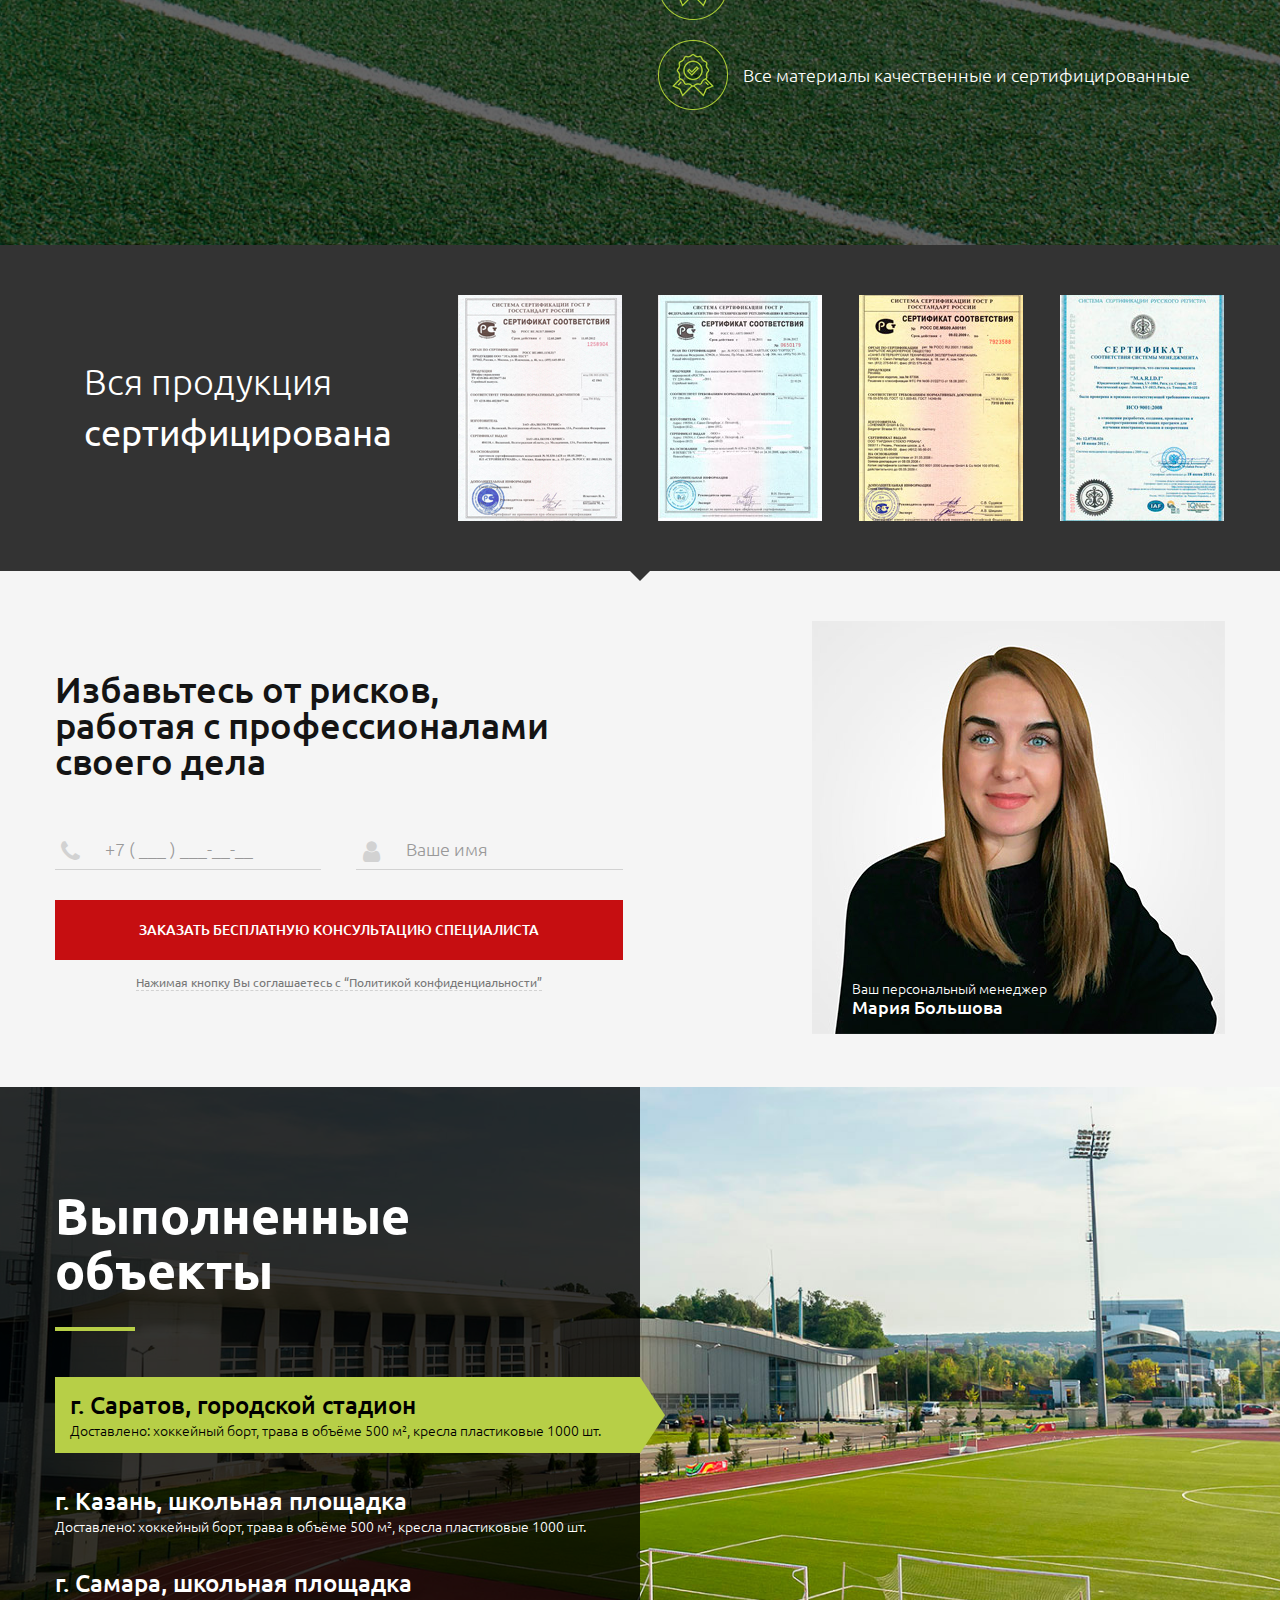
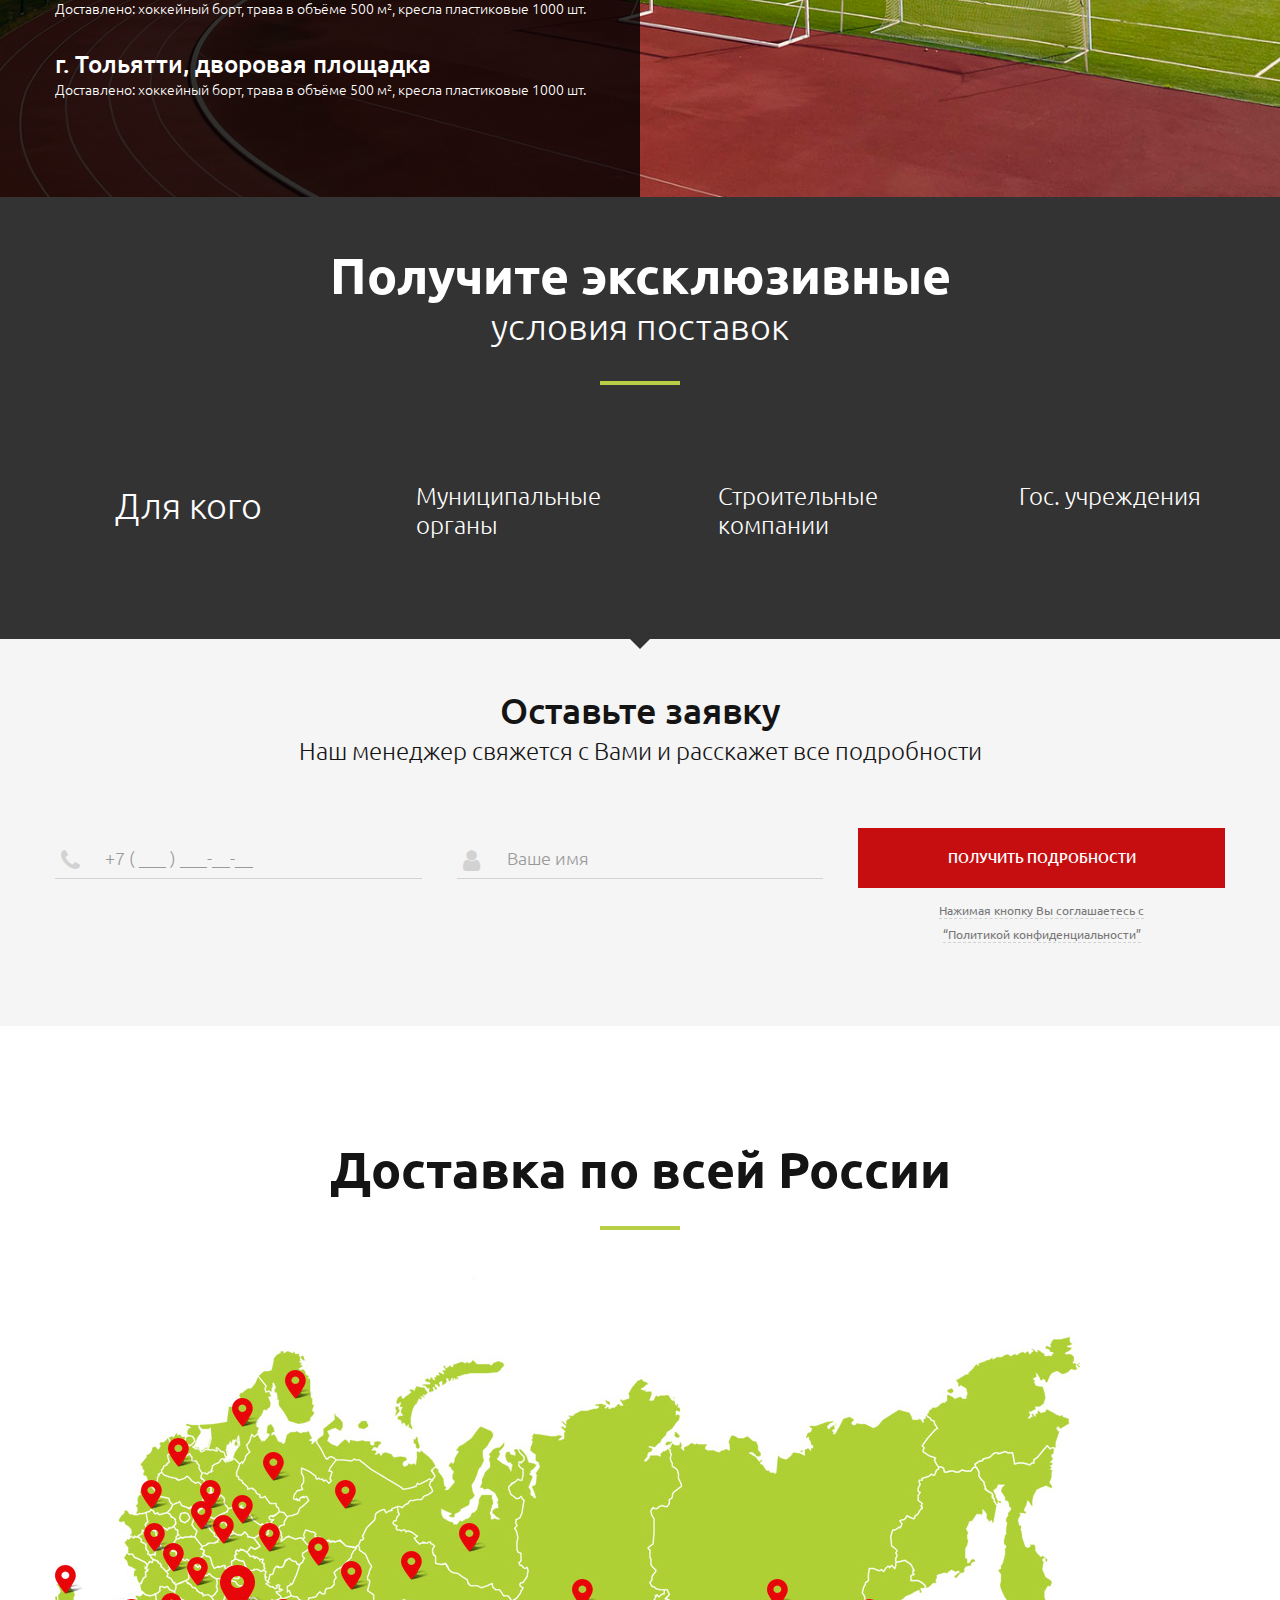
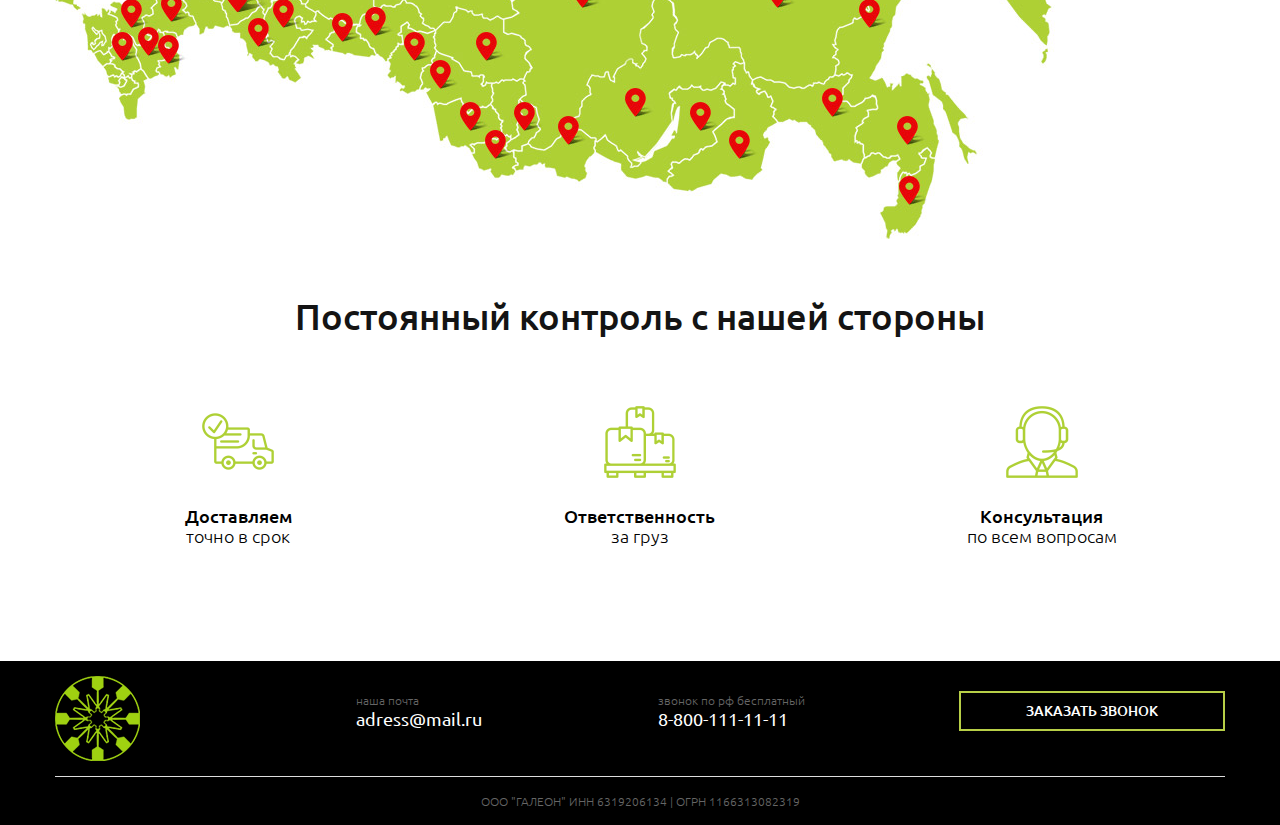
==== commit 7c83fb12: "tour visible" ====
--- a/artel/index.html
+++ b/artel/index.html
@@ -157,7 +157,7 @@
         </div>
       </div>
     </section>
-    <!-- <section class="tour">
+    <section class="tour">
       <div class="uk-block-large">
         <div class="uk-container uk-container-center">
           <div class="section-title">
@@ -166,7 +166,7 @@
           <div class="section-content"><img src="img/tur.jpg" alt="Смотрите, как может выглядеть ваша спортивная площадка"></div>
         </div>
       </div>
-    </section> -->
+    </section>
     <section class="get-coast">
       <div class="uk-block-large bg-grey">
         <div class="uk-container uk-container-center">
